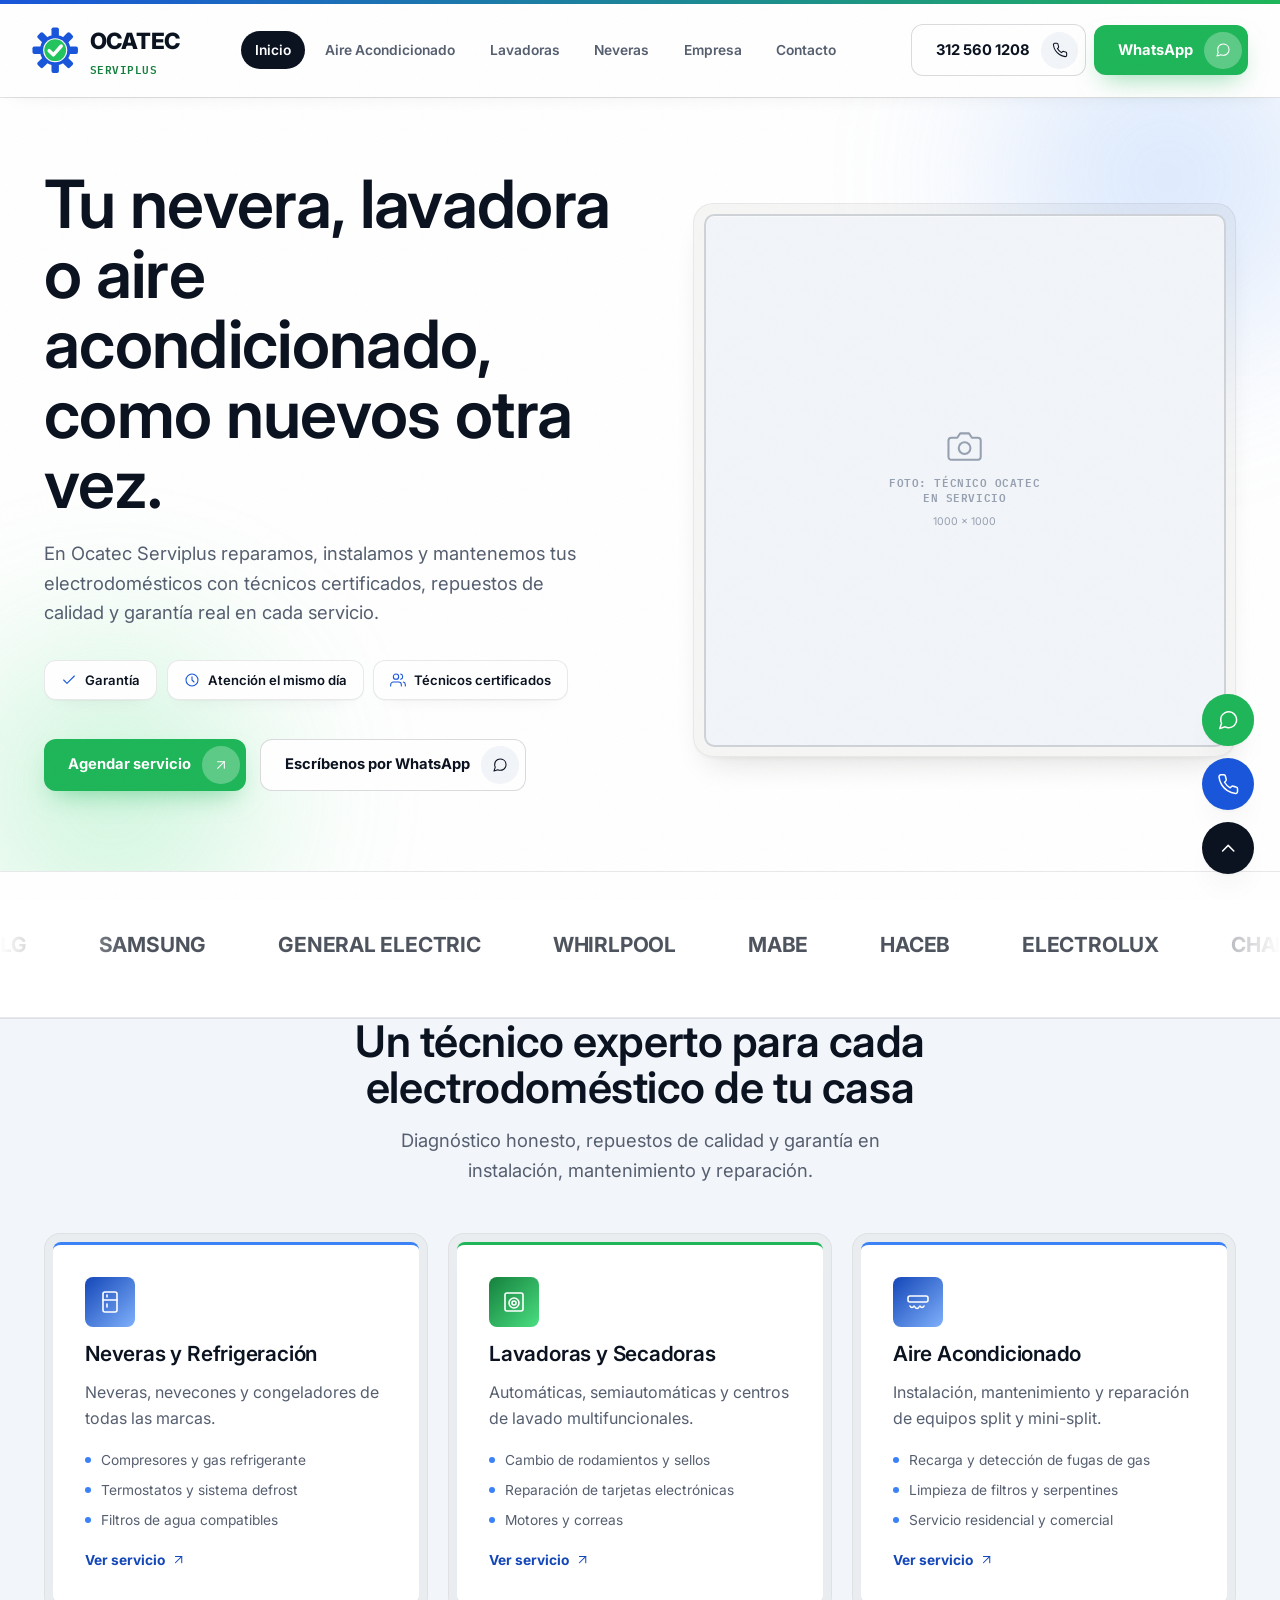
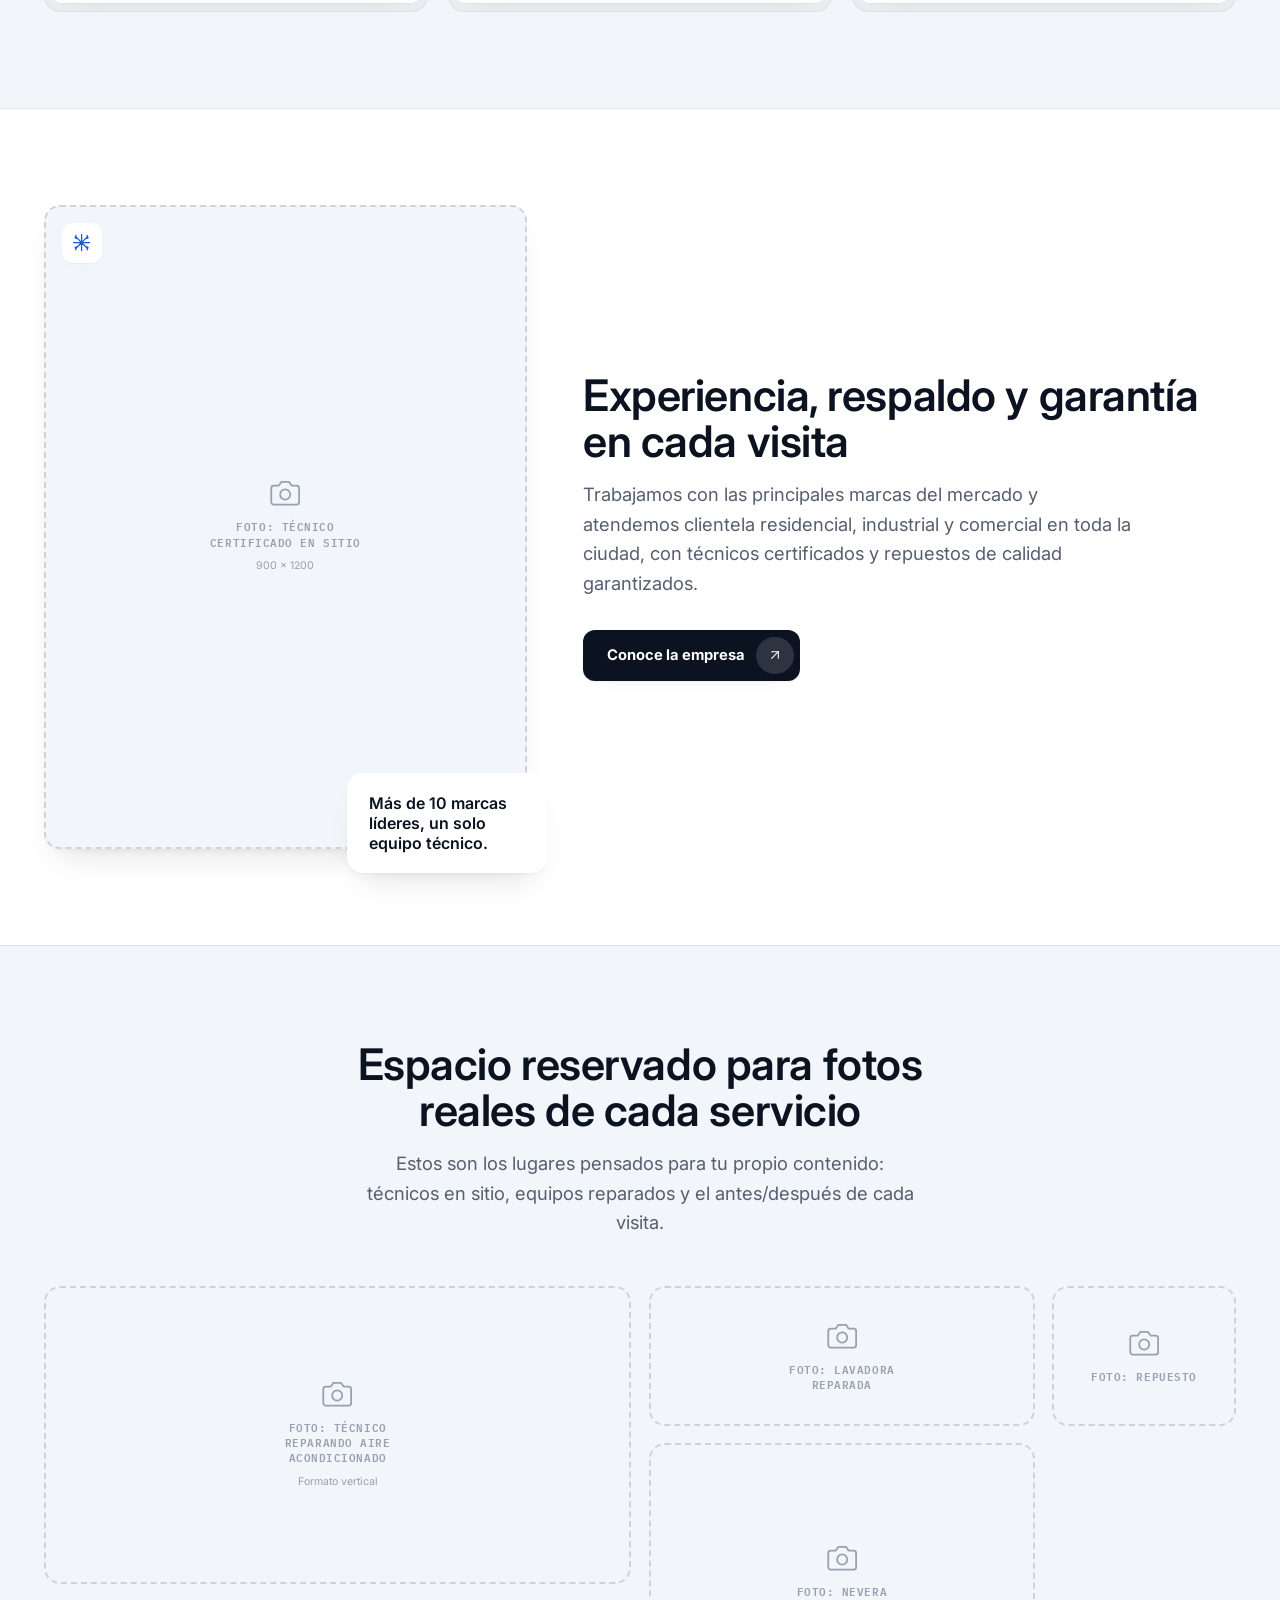
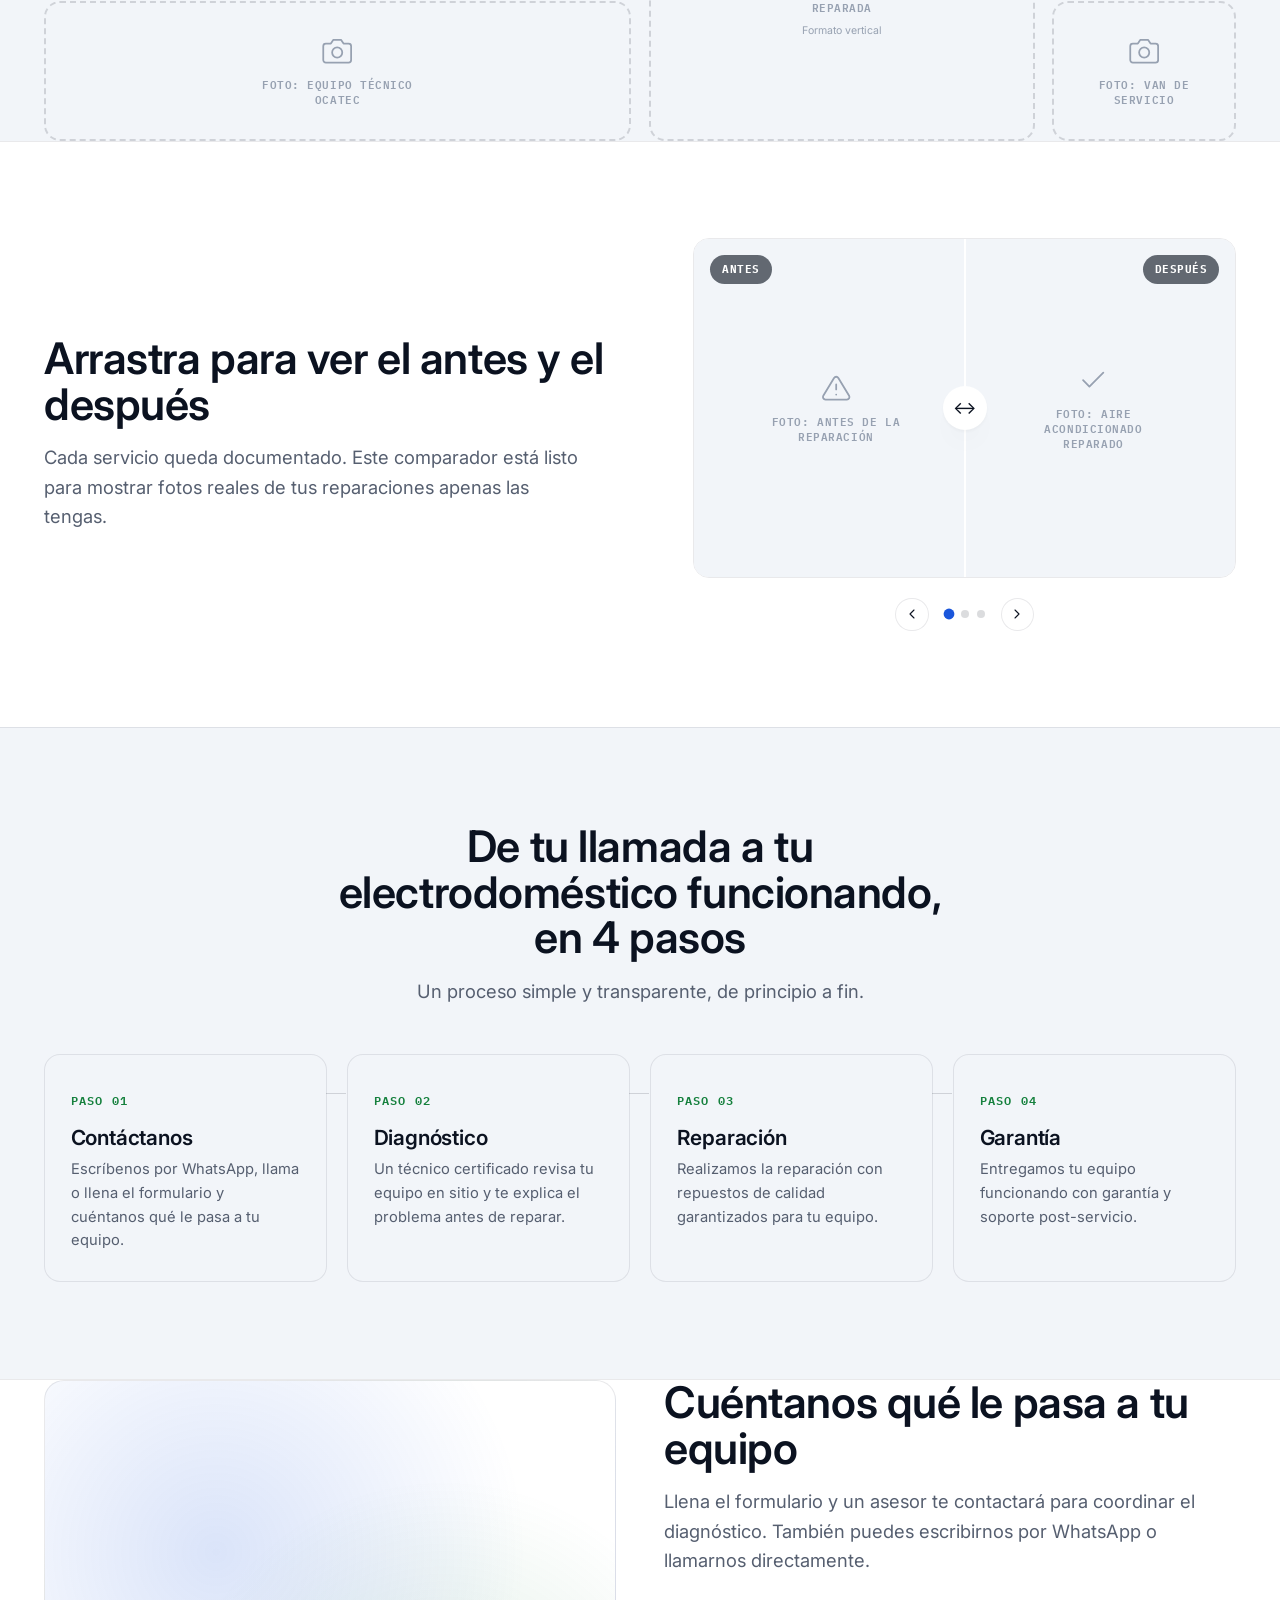
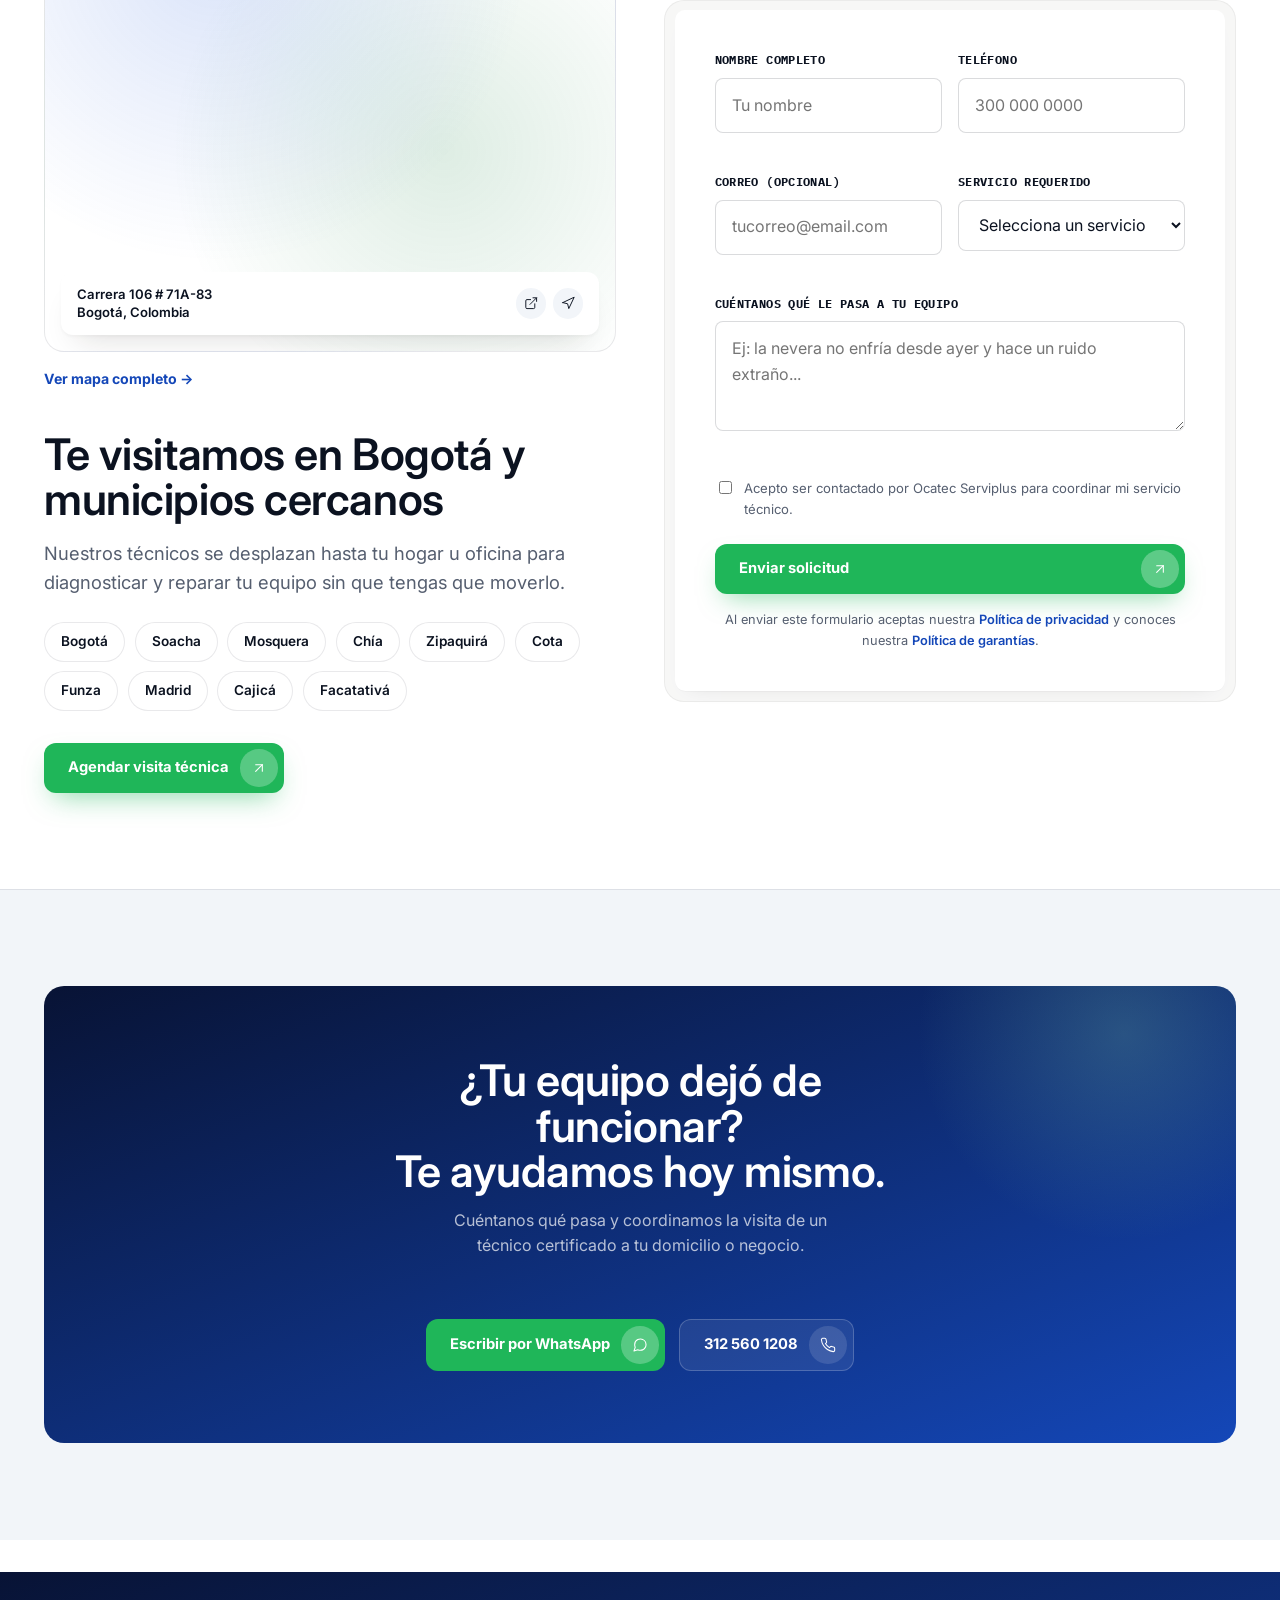
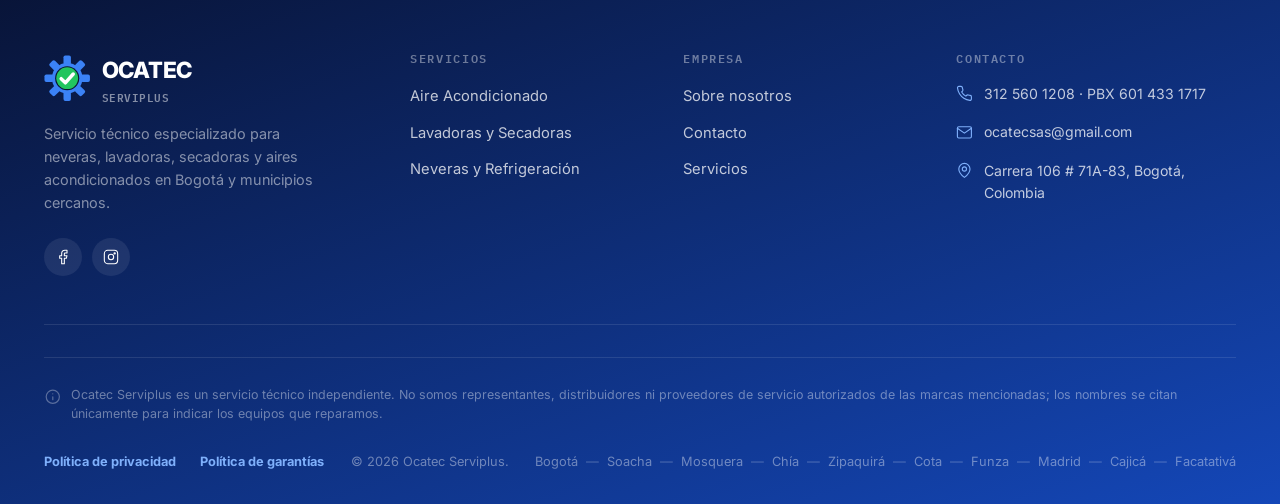
==== index.html @ b32aec2b "Bolder header/logo, Inter typeface, more green accents, and mobile hero order fix - Switch the whole" ====
<!DOCTYPE html>
<html lang="es">
<head>
<meta charset="UTF-8">
<meta name="viewport" content="width=device-width, initial-scale=1.0">
<title>Ocatec Serviplus | Reparación de Neveras, Lavadoras y Aires en Bogotá</title>
<meta name="description" content="Servicio técnico especializado para neveras, lavadoras, secadoras y aires acondicionados en Bogotá y municipios cercanos. Técnicos certificados, repuestos de calidad y garantía.">
<link rel="icon" href="data:image/svg+xml,<svg xmlns=%22http://www.w3.org/2000/svg%22 viewBox=%220 0 100 100%22><g fill=%22%231a56db%22><rect x=%2242%22 y=%221%22 width=%2216%22 height=%2220%22 rx=%224%22/><g transform=%22rotate(45 50 50)%22><rect x=%2242%22 y=%221%22 width=%2216%22 height=%2220%22 rx=%224%22/></g><g transform=%22rotate(90 50 50)%22><rect x=%2242%22 y=%221%22 width=%2216%22 height=%2220%22 rx=%224%22/></g><g transform=%22rotate(135 50 50)%22><rect x=%2242%22 y=%221%22 width=%2216%22 height=%2220%22 rx=%224%22/></g><g transform=%22rotate(180 50 50)%22><rect x=%2242%22 y=%221%22 width=%2216%22 height=%2220%22 rx=%224%22/></g><g transform=%22rotate(225 50 50)%22><rect x=%2242%22 y=%221%22 width=%2216%22 height=%2220%22 rx=%224%22/></g><g transform=%22rotate(270 50 50)%22><rect x=%2242%22 y=%221%22 width=%2216%22 height=%2220%22 rx=%224%22/></g><g transform=%22rotate(315 50 50)%22><rect x=%2242%22 y=%221%22 width=%2216%22 height=%2220%22 rx=%224%22/></g><circle cx=%2250%22 cy=%2250%22 r=%2233%22/></g><circle cx=%2250%22 cy=%2250%22 r=%2226%22 fill=%22%23fff%22/><circle cx=%2250%22 cy=%2250%22 r=%2223.5%22 fill=%22%2322c55e%22/><path d=%22M37 51 l9 9 17-19%22 stroke=%22%23fff%22 stroke-width=%227.5%22 fill=%22none%22 stroke-linecap=%22round%22 stroke-linejoin=%22round%22/></svg>">
<link rel="stylesheet" href="css/style.css">
</head>
<body>

<div class="top-accent-bar"></div>

<div class="nav-wrap">
  <nav class="nav">
    <a href="index.html" class="nav-logo">
      <span class="nav-logo-mark">
        <svg viewBox="0 0 100 100"><g fill="#1a56db"><rect x="42" y="1" width="16" height="20" rx="4"/><g transform="rotate(45 50 50)"><rect x="42" y="1" width="16" height="20" rx="4"/></g><g transform="rotate(90 50 50)"><rect x="42" y="1" width="16" height="20" rx="4"/></g><g transform="rotate(135 50 50)"><rect x="42" y="1" width="16" height="20" rx="4"/></g><g transform="rotate(180 50 50)"><rect x="42" y="1" width="16" height="20" rx="4"/></g><g transform="rotate(225 50 50)"><rect x="42" y="1" width="16" height="20" rx="4"/></g><g transform="rotate(270 50 50)"><rect x="42" y="1" width="16" height="20" rx="4"/></g><g transform="rotate(315 50 50)"><rect x="42" y="1" width="16" height="20" rx="4"/></g><circle cx="50" cy="50" r="33"/></g><circle cx="50" cy="50" r="26" fill="#fff"/><circle cx="50" cy="50" r="23.5" fill="#22c55e"/><path d="M37 51 l9 9 17-19" stroke="#fff" stroke-width="7.5" fill="none" stroke-linecap="round" stroke-linejoin="round"/></svg>
      </span>
      <span>OCATEC<span class="sub">Serviplus</span></span>
    </a>

    <div class="nav-links">
      <a href="index.html" class="active">Inicio</a>
      <a href="aire-acondicionado.html">Aire Acondicionado</a>
      <a href="lavadora.html">Lavadoras</a>
      <a href="nevera.html">Neveras</a>
      <a href="empresa.html">Empresa</a>
      <a href="contacto.html">Contacto</a>
    </div>

    <div class="nav-cta">
      <a href="tel:+573125601208" class="btn btn-ghost">
        <span class="btn-label">312 560 1208</span>
        <span class="btn-icon"><svg class="icon" viewBox="0 0 24 24" style="width:1rem;height:1rem"><path d="M22 16.92v3a2 2 0 0 1-2.18 2 19.79 19.79 0 0 1-8.63-3.07 19.5 19.5 0 0 1-6-6A19.79 19.79 0 0 1 2.12 4.18 2 2 0 0 1 4.11 2h3a2 2 0 0 1 2 1.72c.13.96.36 1.9.7 2.81a2 2 0 0 1-.45 2.11L8.09 9.91a16 16 0 0 0 6 6l1.27-1.27a2 2 0 0 1 2.11-.45c.91.34 1.85.57 2.81.7A2 2 0 0 1 22 16.92Z"/></svg></span>
      </a>
      <a href="https://wa.me/573125601208" data-wa="Hola, quiero solicitar un servicio técnico." class="btn btn-amber">
        <span class="btn-label">WhatsApp</span>
        <span class="btn-icon"><svg class="icon" viewBox="0 0 24 24" style="width:1rem;height:1rem"><path d="M21 11.5a8.38 8.38 0 0 1-.9 3.8 8.5 8.5 0 0 1-7.6 4.7 8.38 8.38 0 0 1-3.8-.9L3 21l1.9-5.7a8.38 8.38 0 0 1-.9-3.8 8.5 8.5 0 0 1 4.7-7.6 8.38 8.38 0 0 1 3.8-.9h.5a8.48 8.48 0 0 1 8 8v.5Z"/></svg></span>
      </a>
    </div>

    <button class="nav-burger" data-burger aria-label="Abrir menú">
      <span></span><span></span>
    </button>
  </nav>
</div>

<div class="mobile-overlay" data-overlay>
  <a href="index.html">Inicio</a>
  <a href="aire-acondicionado.html">Aire Acondicionado</a>
  <a href="lavadora.html">Lavadoras</a>
  <a href="nevera.html">Neveras</a>
  <a href="empresa.html">Empresa</a>
  <a href="contacto.html">Contacto</a>
  <a href="https://wa.me/573125601208" data-wa="Hola, quiero solicitar un servicio técnico." class="btn btn-amber mobile-cta">
    <span class="btn-label">Escríbenos por WhatsApp</span>
    <span class="btn-icon"><svg class="icon" viewBox="0 0 24 24" style="width:1rem;height:1rem"><path d="M21 11.5a8.38 8.38 0 0 1-.9 3.8 8.5 8.5 0 0 1-7.6 4.7 8.38 8.38 0 0 1-3.8-.9L3 21l1.9-5.7a8.38 8.38 0 0 1-.9-3.8 8.5 8.5 0 0 1 4.7-7.6 8.38 8.38 0 0 1 3.8-.9h.5a8.48 8.48 0 0 1 8 8v.5Z"/></svg></span>
  </a>
</div>

<main>

  <!-- HERO -->
  <section class="hero glow-field">
    <div class="container hero-grid">
      <div class="reveal is-visible">
        <h1>Tu nevera, lavadora o aire acondicionado, como nuevos otra vez.</h1>
        <p class="lede" style="margin-top:1.25rem">
          En Ocatec Serviplus reparamos, instalamos y mantenemos tus electrodomésticos con técnicos certificados, repuestos de calidad y garantía real en cada servicio.
        </p>

        <div class="hero-badges">
          <span class="hero-badge"><svg class="icon" viewBox="0 0 24 24"><path d="M20 6 9 17l-5-5"/></svg> Garantía</span>
          <span class="hero-badge"><svg class="icon" viewBox="0 0 24 24"><circle cx="12" cy="12" r="9"/><path d="M12 7v5l3 3"/></svg> Atención el mismo día</span>
          <span class="hero-badge"><svg class="icon" viewBox="0 0 24 24"><path d="M17 21v-2a4 4 0 0 0-4-4H5a4 4 0 0 0-4 4v2"/><circle cx="9" cy="7" r="4"/><path d="M23 21v-2a4 4 0 0 0-3-3.87M16 3.13a4 4 0 0 1 0 7.75"/></svg> Técnicos certificados</span>
        </div>

        <div class="hero-actions">
          <a href="contacto.html" class="btn btn-amber">
            <span class="btn-label">Agendar servicio</span>
            <span class="btn-icon"><svg class="icon" viewBox="0 0 24 24" style="width:1rem;height:1rem;stroke:#fff"><path d="M7 17 17 7"/><path d="M7 7h10v10"/></svg></span>
          </a>
          <a href="https://wa.me/573125601208" data-wa="Hola, quiero solicitar un servicio técnico." class="btn btn-ghost">
            <span class="btn-label">Escríbenos por WhatsApp</span>
            <span class="btn-icon"><svg class="icon" viewBox="0 0 24 24" style="width:1rem;height:1rem"><path d="M21 11.5a8.38 8.38 0 0 1-.9 3.8 8.5 8.5 0 0 1-7.6 4.7 8.38 8.38 0 0 1-3.8-.9L3 21l1.9-5.7a8.38 8.38 0 0 1-.9-3.8 8.5 8.5 0 0 1 4.7-7.6 8.38 8.38 0 0 1 3.8-.9h.5a8.48 8.48 0 0 1 8 8v.5Z"/></svg></span>
          </a>
        </div>
      </div>

      <div class="hero-visual reveal is-visible">
        <div class="bezel-shell">
          <div class="photo-slot" style="width:100%; height:100%; border-radius:calc(var(--r-xl) - 0.6rem); border-style:solid; box-shadow:var(--shadow-inner-hi)">
            <svg class="icon" viewBox="0 0 24 24" style="width:2.2rem;height:2.2rem"><path d="M23 19a2 2 0 0 1-2 2H3a2 2 0 0 1-2-2V8a2 2 0 0 1 2-2h4l2-3h6l2 3h4a2 2 0 0 1 2 2Z"/><circle cx="12" cy="13" r="4"/></svg>
            <span class="ps-label">Foto: técnico Ocatec en servicio</span>
            <span class="ps-hint">1000 × 1000</span>
          </div>
        </div>
      </div>
    </div>
  </section>

  <!-- MARQUEE -->
  <section style="padding:3.5rem 0; border-bottom:1px solid var(--line)">
    <div class="marquee">
      <div class="marquee-track">
        <span class="brand-word">LG</span>
        <span class="brand-word">SAMSUNG</span>
        <span class="brand-word">GENERAL ELECTRIC</span>
        <span class="brand-word">WHIRLPOOL</span>
        <span class="brand-word">MABE</span>
        <span class="brand-word">HACEB</span>
        <span class="brand-word">ELECTROLUX</span>
        <span class="brand-word">CHALLENGER</span>
        <span class="brand-word">KALLEY</span>
        <span class="brand-word">CHIQ</span>
        <span class="brand-word">LG</span>
        <span class="brand-word">SAMSUNG</span>
        <span class="brand-word">GENERAL ELECTRIC</span>
        <span class="brand-word">WHIRLPOOL</span>
        <span class="brand-word">MABE</span>
        <span class="brand-word">HACEB</span>
        <span class="brand-word">ELECTROLUX</span>
        <span class="brand-word">CHALLENGER</span>
        <span class="brand-word">KALLEY</span>
        <span class="brand-word">CHIQ</span>
      </div>
    </div>
  </section>

  <!-- SERVICIOS -->
  <section class="section section-alt" id="servicios" style="padding-top:0">
    <div class="container">
      <div class="section-head center reveal">
        <h2>Un técnico experto para cada electrodoméstico de tu casa</h2>
        <p class="lede" style="margin:1rem auto 0; text-align:center">Diagnóstico honesto, repuestos de calidad y garantía en instalación, mantenimiento y reparación.</p>
      </div>

      <div class="bento">
        <a href="nevera.html" class="card span-2 reveal">
          <div class="card-inner edge-petrol">
            <div class="card-icon">
              <svg class="icon" viewBox="0 0 24 24" style="color:#fff"><rect x="5" y="2" width="14" height="20" rx="2"/><line x1="5" y1="10" x2="19" y2="10"/><line x1="9" y1="5" x2="9" y2="7"/><line x1="9" y1="14" x2="9" y2="17"/></svg>
            </div>
            <h3 style="font-size:1.3rem">Neveras y Refrigeración</h3>
            <p class="text-muted">Neveras, nevecones y congeladores de todas las marcas.</p>
            <ul class="card-bullets">
              <li>Compresores y gas refrigerante</li>
              <li>Termostatos y sistema defrost</li>
              <li>Filtros de agua compatibles</li>
            </ul>
            <span class="card-link">Ver servicio <svg class="icon" viewBox="0 0 24 24"><path d="M7 17 17 7"/><path d="M7 7h10v10"/></svg></span>
          </div>
        </a>

        <a href="lavadora.html" class="card span-2 reveal">
          <div class="card-inner edge-rust">
            <div class="card-icon amber">
              <svg class="icon" viewBox="0 0 24 24"><rect x="3" y="3" width="18" height="18" rx="2"/><circle cx="12" cy="13" r="5"/><circle cx="12" cy="13" r="2"/></svg>
            </div>
            <h3 style="font-size:1.3rem">Lavadoras y Secadoras</h3>
            <p class="text-muted">Automáticas, semiautomáticas y centros de lavado multifuncionales.</p>
            <ul class="card-bullets">
              <li>Cambio de rodamientos y sellos</li>
              <li>Reparación de tarjetas electrónicas</li>
              <li>Motores y correas</li>
            </ul>
            <span class="card-link">Ver servicio <svg class="icon" viewBox="0 0 24 24"><path d="M7 17 17 7"/><path d="M7 7h10v10"/></svg></span>
          </div>
        </a>

        <a href="aire-acondicionado.html" class="card span-2 reveal">
          <div class="card-inner edge-petrol">
            <div class="card-icon">
              <svg class="icon" viewBox="0 0 24 24" style="color:#fff"><rect x="2" y="6" width="20" height="6" rx="2"/><path d="M4 16c1 2 3 2 4 0M9 17c1 2 3 2 4 0M14 16c1 2 3 2 4 0"/></svg>
            </div>
            <h3 style="font-size:1.3rem">Aire Acondicionado</h3>
            <p class="text-muted">Instalación, mantenimiento y reparación de equipos split y mini-split.</p>
            <ul class="card-bullets">
              <li>Recarga y detección de fugas de gas</li>
              <li>Limpieza de filtros y serpentines</li>
              <li>Servicio residencial y comercial</li>
            </ul>
            <span class="card-link">Ver servicio <svg class="icon" viewBox="0 0 24 24"><path d="M7 17 17 7"/><path d="M7 7h10v10"/></svg></span>
          </div>
        </a>
      </div>
    </div>
  </section>

  <!-- POR QUÉ ELEGIRNOS — split con foto -->
  <section class="section">
    <div class="container">
      <div class="about-split">
        <div class="about-photo-wrap reveal">
          <div class="about-photo photo-slot ar-3-4">
            <svg class="icon" viewBox="0 0 24 24"><path d="M23 19a2 2 0 0 1-2 2H3a2 2 0 0 1-2-2V8a2 2 0 0 1 2-2h4l2-3h6l2 3h4a2 2 0 0 1 2 2Z"/><circle cx="12" cy="13" r="4"/></svg>
            <span class="ps-label">Foto: técnico certificado en sitio</span>
            <span class="ps-hint">900 × 1200</span>
          </div>
          <span class="about-watermark">
            <svg class="icon" viewBox="0 0 24 24" style="width:1.2rem;height:1.2rem;color:var(--petrol-600)"><path d="M12 2v20M4.9 4.9l14.2 14.2M19.1 4.9 4.9 19.1M2 12h20M7 7 4 6l1-3M17 7l3-1-1-3M7 17l-3 1 1 3M17 17l3 1-1 3"/></svg>
          </span>
          <div class="about-floating-card">Más de 10 marcas líderes, un solo equipo técnico.</div>
        </div>

        <div class="reveal">
          <h2>Experiencia, respaldo y garantía en cada visita</h2>
          <p class="lede" style="margin-top:1rem">Trabajamos con las principales marcas del mercado y atendemos clientela residencial, industrial y comercial en toda la ciudad, con técnicos certificados y repuestos de calidad garantizados.</p>
          <a href="empresa.html" class="btn btn-primary" style="margin-top:2rem">
            <span class="btn-label">Conoce la empresa</span>
            <span class="btn-icon"><svg class="icon" viewBox="0 0 24 24" style="width:1rem;height:1rem"><path d="M7 17 17 7"/><path d="M7 7h10v10"/></svg></span>
          </a>
        </div>
      </div>
    </div>
  </section>

  <!-- GALERÍA -->
  <section class="section section-alt" style="padding-bottom:0">
    <div class="container">
      <div class="section-head center reveal">
        <h2>Espacio reservado para fotos reales de cada servicio</h2>
        <p class="lede" style="margin:1rem auto 0; text-align:center">Estos son los lugares pensados para tu propio contenido: técnicos en sitio, equipos reparados y el antes/después de cada visita.</p>
      </div>

      <div class="gallery-grid">
        <div class="photo-slot span-3 row-span-2 reveal">
          <svg class="icon" viewBox="0 0 24 24"><path d="M23 19a2 2 0 0 1-2 2H3a2 2 0 0 1-2-2V8a2 2 0 0 1 2-2h4l2-3h6l2 3h4a2 2 0 0 1 2 2Z"/><circle cx="12" cy="13" r="4"/></svg>
          <span class="ps-label">Foto: técnico reparando aire acondicionado</span>
          <span class="ps-hint">Formato vertical</span>
        </div>
        <div class="photo-slot span-2 reveal">
          <svg class="icon" viewBox="0 0 24 24"><path d="M23 19a2 2 0 0 1-2 2H3a2 2 0 0 1-2-2V8a2 2 0 0 1 2-2h4l2-3h6l2 3h4a2 2 0 0 1 2 2Z"/><circle cx="12" cy="13" r="4"/></svg>
          <span class="ps-label">Foto: lavadora reparada</span>
        </div>
        <div class="photo-slot span-1 reveal">
          <svg class="icon" viewBox="0 0 24 24"><path d="M23 19a2 2 0 0 1-2 2H3a2 2 0 0 1-2-2V8a2 2 0 0 1 2-2h4l2-3h6l2 3h4a2 2 0 0 1 2 2Z"/><circle cx="12" cy="13" r="4"/></svg>
          <span class="ps-label">Foto: repuesto</span>
        </div>
        <div class="photo-slot span-2 row-span-2 reveal">
          <svg class="icon" viewBox="0 0 24 24"><path d="M23 19a2 2 0 0 1-2 2H3a2 2 0 0 1-2-2V8a2 2 0 0 1 2-2h4l2-3h6l2 3h4a2 2 0 0 1 2 2Z"/><circle cx="12" cy="13" r="4"/></svg>
          <span class="ps-label">Foto: nevera reparada</span>
          <span class="ps-hint">Formato vertical</span>
        </div>
        <div class="photo-slot span-3 reveal">
          <svg class="icon" viewBox="0 0 24 24"><path d="M23 19a2 2 0 0 1-2 2H3a2 2 0 0 1-2-2V8a2 2 0 0 1 2-2h4l2-3h6l2 3h4a2 2 0 0 1 2 2Z"/><circle cx="12" cy="13" r="4"/></svg>
          <span class="ps-label">Foto: equipo técnico Ocatec</span>
        </div>
        <div class="photo-slot span-1 reveal">
          <svg class="icon" viewBox="0 0 24 24"><path d="M23 19a2 2 0 0 1-2 2H3a2 2 0 0 1-2-2V8a2 2 0 0 1 2-2h4l2-3h6l2 3h4a2 2 0 0 1 2 2Z"/><circle cx="12" cy="13" r="4"/></svg>
          <span class="ps-label">Foto: van de servicio</span>
        </div>
      </div>
    </div>
  </section>

  <!-- ANTES / DESPUÉS -->
  <section class="section">
    <div class="container">
      <div class="hero-grid compare-banner" style="align-items:center">
        <div class="reveal compare-banner-content">
          <h2>Arrastra para ver el antes y el después</h2>
          <p class="lede" style="margin-top:1rem">Cada servicio queda documentado. Este comparador está listo para mostrar fotos reales de tus reparaciones apenas las tengas.</p>
        </div>

        <div class="reveal compare-banner-media">
          <div class="compare-carousel" data-compare-carousel>
            <div data-compare-slide class="compare-slide is-active">
              <div class="compare" data-compare>
                <div class="compare-after">
                  <div class="photo-slot ar-16-10">
                    <svg class="icon" viewBox="0 0 24 24"><path d="M20 6 9 17l-5-5"/></svg>
                    <span class="ps-label">Foto: aire acondicionado reparado</span>
                  </div>
                </div>
                <div class="compare-before">
                  <div class="photo-slot ar-16-10">
                    <svg class="icon" viewBox="0 0 24 24"><path d="M10.3 3.9 1.8 18a2 2 0 0 0 1.7 3h17a2 2 0 0 0 1.7-3L13.7 3.9a2 2 0 0 0-3.4 0Z"/><path d="M12 9v4M12 17h.01"/></svg>
                    <span class="ps-label">Foto: antes de la reparación</span>
                  </div>
                </div>
                <span class="compare-tag left">Antes</span>
                <span class="compare-tag right">Después</span>
                <div class="compare-handle"></div>
              </div>
            </div>
            <div data-compare-slide class="compare-slide">
              <div class="compare" data-compare>
                <div class="compare-after">
                  <div class="photo-slot ar-16-10">
                    <svg class="icon" viewBox="0 0 24 24"><path d="M20 6 9 17l-5-5"/></svg>
                    <span class="ps-label">Foto: lavadora reparada</span>
                  </div>
                </div>
                <div class="compare-before">
                  <div class="photo-slot ar-16-10">
                    <svg class="icon" viewBox="0 0 24 24"><path d="M10.3 3.9 1.8 18a2 2 0 0 0 1.7 3h17a2 2 0 0 0 1.7-3L13.7 3.9a2 2 0 0 0-3.4 0Z"/><path d="M12 9v4M12 17h.01"/></svg>
                    <span class="ps-label">Foto: antes de la reparación</span>
                  </div>
                </div>
                <span class="compare-tag left">Antes</span>
                <span class="compare-tag right">Después</span>
                <div class="compare-handle"></div>
              </div>
            </div>
            <div data-compare-slide class="compare-slide">
              <div class="compare" data-compare>
                <div class="compare-after">
                  <div class="photo-slot ar-16-10">
                    <svg class="icon" viewBox="0 0 24 24"><path d="M20 6 9 17l-5-5"/></svg>
                    <span class="ps-label">Foto: nevera reparada</span>
                  </div>
                </div>
                <div class="compare-before">
                  <div class="photo-slot ar-16-10">
                    <svg class="icon" viewBox="0 0 24 24"><path d="M10.3 3.9 1.8 18a2 2 0 0 0 1.7 3h17a2 2 0 0 0 1.7-3L13.7 3.9a2 2 0 0 0-3.4 0Z"/><path d="M12 9v4M12 17h.01"/></svg>
                    <span class="ps-label">Foto: antes de la reparación</span>
                  </div>
                </div>
                <span class="compare-tag left">Antes</span>
                <span class="compare-tag right">Después</span>
                <div class="compare-handle"></div>
              </div>
            </div>
            <div class="compare-nav">
              <button type="button" class="compare-arrow" data-compare-prev aria-label="Ver comparación anterior">
                <svg class="icon" viewBox="0 0 24 24" style="width:1rem;height:1rem"><path d="m15 18-6-6 6-6"/></svg>
              </button>
              <div class="compare-dots">
                <button type="button" class="compare-dot is-active" data-compare-dot aria-label="Comparación 1"></button>
                <button type="button" class="compare-dot" data-compare-dot aria-label="Comparación 2"></button>
                <button type="button" class="compare-dot" data-compare-dot aria-label="Comparación 3"></button>
              </div>
              <button type="button" class="compare-arrow" data-compare-next aria-label="Ver siguiente comparación">
                <svg class="icon" viewBox="0 0 24 24" style="width:1rem;height:1rem"><path d="m9 18 6-6-6-6"/></svg>
              </button>
            </div>
          </div>
        </div>
      </div>
    </div>
  </section>

  <!-- PROCESO -->
  <section class="section section-alt">
    <div class="container">
      <div class="section-head center reveal">
        <h2>De tu llamada a tu electrodoméstico funcionando, en 4 pasos</h2>
        <p class="lede" style="margin:1rem auto 0; text-align:center">Un proceso simple y transparente, de principio a fin.</p>
      </div>

      <div class="process">
        <div class="process-step reveal">
          <span class="num">PASO 01</span>
          <h3>Contáctanos</h3>
          <p>Escríbenos por WhatsApp, llama o llena el formulario y cuéntanos qué le pasa a tu equipo.</p>
          <div class="process-connector"></div>
        </div>
        <div class="process-step reveal">
          <span class="num">PASO 02</span>
          <h3>Diagnóstico</h3>
          <p>Un técnico certificado revisa tu equipo en sitio y te explica el problema antes de reparar.</p>
          <div class="process-connector"></div>
        </div>
        <div class="process-step reveal">
          <span class="num">PASO 03</span>
          <h3>Reparación</h3>
          <p>Realizamos la reparación con repuestos de calidad garantizados para tu equipo.</p>
          <div class="process-connector"></div>
        </div>
        <div class="process-step reveal">
          <span class="num">PASO 04</span>
          <h3>Garantía</h3>
          <p>Entregamos tu equipo funcionando con garantía y soporte post-servicio.</p>
        </div>
      </div>
    </div>
  </section>

  <!-- COBERTURA + FORMULARIO -->
  <section class="section" style="padding-top:0">
    <div class="container">
      <div class="coverage-wrap" style="align-items:start">
        <div class="reveal">
          <div class="map-mock" style="position:relative">
            <iframe title="Zona de cobertura Ocatec Serviplus" src="https://www.google.com/maps/embed?pb=!1m3!2m1!1sBogot%C3%A1,+Colombia!6i10" loading="lazy" referrerpolicy="no-referrer-when-downgrade" style="position:absolute; inset:0; width:100%; height:100%; border:0"></iframe>
            <div class="map-float-card" style="z-index:2">
              <p>Carrera 106 # 71A-83<br>Bogotá, Colombia</p>
              <div class="icons">
                <a href="https://www.google.com/maps?q=Carrera+106+%2371A-83,+Bogot%C3%A1,+Colombia" target="_blank" rel="noopener" aria-label="Abrir en Google Maps"><svg class="icon" viewBox="0 0 24 24"><path d="M18 13v6a2 2 0 0 1-2 2H5a2 2 0 0 1-2-2V8a2 2 0 0 1 2-2h6"/><path d="M15 3h6v6"/><path d="M10 14 21 3"/></svg></a>
                <a href="https://www.google.com/maps/dir/?api=1&destination=Carrera+106+%2371A-83,+Bogot%C3%A1,+Colombia" target="_blank" rel="noopener" aria-label="Cómo llegar"><svg class="icon" viewBox="0 0 24 24"><polygon points="3 11 22 2 13 21 11 13 3 11"/></svg></a>
              </div>
            </div>
          </div>
          <a href="contacto.html#mapa" class="text-muted" style="display:inline-block; margin-top:1rem; font-size:0.88rem; font-weight:700; color:var(--petrol-700)">Ver mapa completo →</a>

          <h2 style="margin-top:2.5rem">Te visitamos en Bogotá y municipios cercanos</h2>
          <p class="lede" style="margin-top:1rem">Nuestros técnicos se desplazan hasta tu hogar u oficina para diagnosticar y reparar tu equipo sin que tengas que moverlo.</p>
          <div class="coverage-chips">
            <span class="coverage-chip">Bogotá</span>
            <span class="coverage-chip">Soacha</span>
            <span class="coverage-chip">Mosquera</span>
            <span class="coverage-chip">Chía</span>
            <span class="coverage-chip">Zipaquirá</span>
            <span class="coverage-chip">Cota</span>
            <span class="coverage-chip">Funza</span>
            <span class="coverage-chip">Madrid</span>
            <span class="coverage-chip">Cajicá</span>
            <span class="coverage-chip">Facatativá</span>
          </div>
          <a href="contacto.html" class="btn" style="margin-top:2rem; background:var(--success); color:#fff; box-shadow:0 12px 28px -10px rgba(31,182,89,0.55)">
            <span class="btn-label">Agendar visita técnica</span>
            <span class="btn-icon" style="background:rgba(255,255,255,0.25)"><svg class="icon" viewBox="0 0 24 24" style="width:1rem;height:1rem"><path d="M7 17 17 7"/><path d="M7 7h10v10"/></svg></span>
          </a>
        </div>

        <div class="reveal">
          <h2>Cuéntanos qué le pasa a tu equipo</h2>
          <p class="lede" style="margin-top:1rem">Llena el formulario y un asesor te contactará para coordinar el diagnóstico. También puedes escribirnos por WhatsApp o llamarnos directamente.</p>

          <div class="form-card" style="margin-top:1.5rem">
            <div class="form-card-inner">
              <form data-contact-form novalidate>
                <div class="field-row">
                  <div class="field">
                    <label for="nombre">Nombre completo</label>
                    <input type="text" id="nombre" name="nombre" placeholder="Tu nombre">
                    <div class="field-error"></div>
                  </div>
                  <div class="field">
                    <label for="telefono">Teléfono</label>
                    <input type="tel" id="telefono" name="telefono" placeholder="300 000 0000">
                    <div class="field-error"></div>
                  </div>
                </div>

                <div class="field-row">
                  <div class="field">
                    <label for="email">Correo (opcional)</label>
                    <input type="email" id="email" name="email" placeholder="tucorreo@email.com">
                    <div class="field-error"></div>
                  </div>
                  <div class="field">
                    <label for="servicio">Servicio requerido</label>
                    <select id="servicio" name="servicio">
                      <option value="">Selecciona un servicio</option>
                      <option value="Aire acondicionado">Aire acondicionado</option>
                      <option value="Lavadora o secadora">Lavadora o secadora</option>
                      <option value="Nevera o refrigeración">Nevera o refrigeración</option>
                      <option value="Instalación de electrodoméstico">Instalación de electrodoméstico</option>
                      <option value="Otro">Otro</option>
                    </select>
                    <div class="field-error"></div>
                  </div>
                </div>

                <div class="field">
                  <label for="mensaje">Cuéntanos qué le pasa a tu equipo</label>
                  <textarea id="mensaje" name="mensaje" placeholder="Ej: la nevera no enfría desde ayer y hace un ruido extraño..."></textarea>
                  <div class="field-error"></div>
                </div>

                <label class="consent">
                  <input type="checkbox" required>
                  <span>Acepto ser contactado por Ocatec Serviplus para coordinar mi servicio técnico.</span>
                </label>

                <button type="submit" class="btn btn-amber btn-block">
                  <span class="btn-label">Enviar solicitud</span>
                  <span class="btn-icon"><svg class="icon" viewBox="0 0 24 24" style="width:1rem;height:1rem;stroke:#fff"><path d="M7 17 17 7"/><path d="M7 7h10v10"/></svg></span>
                </button>

                <p class="text-muted" style="font-size:0.8rem; text-align:center; margin-top:1rem">
                  Al enviar este formulario aceptas nuestra <a href="privacidad.html" style="color:var(--petrol-700); font-weight:600">Política de privacidad</a> y conoces nuestra <a href="garantias.html" style="color:var(--petrol-700); font-weight:600">Política de garantías</a>.
                </p>
              </form>
            </div>
          </div>
        </div>
      </div>
    </div>
  </section>

  <!-- CTA FINAL -->
  <section class="section section-alt">
    <div class="container reveal">
      <div class="cta-band centered">
        <div>
          <h2>¿Tu equipo dejó de funcionar?<br>Te ayudamos hoy mismo.</h2>
          <p>Cuéntanos qué pasa y coordinamos la visita de un técnico certificado a tu domicilio o negocio.</p>
        </div>
        <div class="hero-actions">
          <a href="https://wa.me/573125601208" data-wa="Hola, quiero solicitar un servicio técnico." class="btn" style="background:var(--success); color:#fff">
            <span class="btn-label">Escribir por WhatsApp</span>
            <span class="btn-icon" style="background:rgba(255,255,255,0.25)"><svg class="icon" viewBox="0 0 24 24" style="width:1rem;height:1rem"><path d="M21 11.5a8.38 8.38 0 0 1-.9 3.8 8.5 8.5 0 0 1-7.6 4.7 8.38 8.38 0 0 1-3.8-.9L3 21l1.9-5.7a8.38 8.38 0 0 1-.9-3.8 8.5 8.5 0 0 1 4.7-7.6 8.38 8.38 0 0 1 3.8-.9h.5a8.48 8.48 0 0 1 8 8v.5Z"/></svg></span>
          </a>
          <a href="tel:+573125601208" class="btn" style="background:rgba(255,255,255,0.08); border:1px solid rgba(255,255,255,0.2); color:#fff">
            <span class="btn-label">312 560 1208</span>
            <span class="btn-icon" style="background:rgba(255,255,255,0.12)"><svg class="icon" viewBox="0 0 24 24" style="width:1rem;height:1rem"><path d="M22 16.92v3a2 2 0 0 1-2.18 2 19.79 19.79 0 0 1-8.63-3.07 19.5 19.5 0 0 1-6-6A19.79 19.79 0 0 1 2.12 4.18 2 2 0 0 1 4.11 2h3a2 2 0 0 1 2 1.72c.13.96.36 1.9.7 2.81a2 2 0 0 1-.45 2.11L8.09 9.91a16 16 0 0 0 6 6l1.27-1.27a2 2 0 0 1 2.11-.45c.91.34 1.85.57 2.81.7A2 2 0 0 1 22 16.92Z"/></svg></span>
          </a>
        </div>
      </div>
    </div>
  </section>

</main>

<footer class="footer">
  <div class="container">
    <div class="footer-grid">
      <div class="footer-brand">
        <a href="index.html" class="nav-logo">
          <span class="nav-logo-mark">
            <svg viewBox="0 0 100 100"><g fill="#3b82f6"><rect x="42" y="1" width="16" height="20" rx="4"/><g transform="rotate(45 50 50)"><rect x="42" y="1" width="16" height="20" rx="4"/></g><g transform="rotate(90 50 50)"><rect x="42" y="1" width="16" height="20" rx="4"/></g><g transform="rotate(135 50 50)"><rect x="42" y="1" width="16" height="20" rx="4"/></g><g transform="rotate(180 50 50)"><rect x="42" y="1" width="16" height="20" rx="4"/></g><g transform="rotate(225 50 50)"><rect x="42" y="1" width="16" height="20" rx="4"/></g><g transform="rotate(270 50 50)"><rect x="42" y="1" width="16" height="20" rx="4"/></g><g transform="rotate(315 50 50)"><rect x="42" y="1" width="16" height="20" rx="4"/></g><circle cx="50" cy="50" r="33"/></g><circle cx="50" cy="50" r="26" fill="#0a1730"/><circle cx="50" cy="50" r="23.5" fill="#22c55e"/><path d="M37 51 l9 9 17-19" stroke="#fff" stroke-width="7.5" fill="none" stroke-linecap="round" stroke-linejoin="round"/></svg>
          </span>
          <span>OCATEC<span class="sub" style="color:rgba(255,255,255,0.5)">Serviplus</span></span>
        </a>
        <p>Servicio técnico especializado para neveras, lavadoras, secadoras y aires acondicionados en Bogotá y municipios cercanos.</p>
        <div class="footer-social">
          <a href="https://www.facebook.com/OcatecAutorizadoServiplus" target="_blank" rel="noopener" aria-label="Facebook">
            <svg class="icon" viewBox="0 0 24 24" style="width:1rem;height:1rem;color:#fff"><path d="M18 2h-3a5 5 0 0 0-5 5v3H7v4h3v8h4v-8h3l1-4h-4V7a1 1 0 0 1 1-1h3Z"/></svg>
          </a>
          <a href="https://www.instagram.com/ocatecsas" target="_blank" rel="noopener" aria-label="Instagram">
            <svg class="icon" viewBox="0 0 24 24" style="width:1rem;height:1rem;color:#fff"><rect x="2" y="2" width="20" height="20" rx="5"/><circle cx="12" cy="12" r="4"/><circle cx="17.5" cy="6.5" r="1"/></svg>
          </a>
        </div>
      </div>

      <div>
        <h4>Servicios</h4>
        <ul class="footer-links">
          <li><a href="aire-acondicionado.html">Aire Acondicionado</a></li>
          <li><a href="lavadora.html">Lavadoras y Secadoras</a></li>
          <li><a href="nevera.html">Neveras y Refrigeración</a></li>
        </ul>
      </div>

      <div>
        <h4>Empresa</h4>
        <ul class="footer-links">
          <li><a href="empresa.html">Sobre nosotros</a></li>
          <li><a href="contacto.html">Contacto</a></li>
          <li><a href="index.html#servicios">Servicios</a></li>
        </ul>
      </div>

      <div>
        <h4>Contacto</h4>
        <ul class="footer-contact">
          <li>
            <svg class="icon" viewBox="0 0 24 24"><path d="M22 16.92v3a2 2 0 0 1-2.18 2 19.79 19.79 0 0 1-8.63-3.07 19.5 19.5 0 0 1-6-6A19.79 19.79 0 0 1 2.12 4.18 2 2 0 0 1 4.11 2h3a2 2 0 0 1 2 1.72c.13.96.36 1.9.7 2.81a2 2 0 0 1-.45 2.11L8.09 9.91a16 16 0 0 0 6 6l1.27-1.27a2 2 0 0 1 2.11-.45c.91.34 1.85.57 2.81.7A2 2 0 0 1 22 16.92Z"/></svg>
            <span>312 560 1208 · PBX 601 433 1717</span>
          </li>
          <li>
            <svg class="icon" viewBox="0 0 24 24"><rect x="2" y="4" width="20" height="16" rx="2"/><path d="m22 6-10 7L2 6"/></svg>
            <span>ocatecsas@gmail.com</span>
          </li>
          <li>
            <svg class="icon" viewBox="0 0 24 24"><path d="M20 10c0 6-8 12-8 12s-8-6-8-12a8 8 0 0 1 16 0Z"/><circle cx="12" cy="10" r="3"/></svg>
            <span>Carrera 106 # 71A-83, Bogotá, Colombia</span>
          </li>
        </ul>
      </div>
    </div>

    <p class="footer-disclaimer">
      <svg class="icon" viewBox="0 0 24 24"><circle cx="12" cy="12" r="9"/><path d="M12 16v-4M12 8h.01"/></svg>
      Ocatec Serviplus es un servicio técnico independiente. No somos representantes, distribuidores ni proveedores de servicio autorizados de las marcas mencionadas; los nombres se citan únicamente para indicar los equipos que reparamos.
    </p>

    <div class="footer-bottom">
      <div class="footer-legal">
        <a href="privacidad.html">Política de privacidad</a>
        <a href="garantias.html">Política de garantías</a>
      </div>
      <span>© <span data-year></span> Ocatec Serviplus.</span>
      <div class="footer-bottom-locations">
        <span>Bogotá</span><span>Soacha</span><span>Mosquera</span><span>Chía</span><span>Zipaquirá</span><span>Cota</span><span>Funza</span><span>Madrid</span><span>Cajicá</span><span>Facatativá</span>
      </div>
    </div>
  </div>
</footer>

<nav class="bottom-tab-bar" aria-label="Navegación móvil">
  <a href="index.html" class="active">
    <svg class="icon" viewBox="0 0 24 24"><path d="M3 9l9-7 9 7v11a2 2 0 0 1-2 2H5a2 2 0 0 1-2-2z"/><path d="M9 22V12h6v10"/></svg>
    <span>Inicio</span>
  </a>
  <a href="nevera.html">
    <svg class="icon" viewBox="0 0 24 24"><rect x="5" y="2" width="14" height="20" rx="2"/><line x1="5" y1="10" x2="19" y2="10"/><line x1="9" y1="5" x2="9" y2="7"/><line x1="9" y1="14" x2="9" y2="17"/></svg>
    <span>Neveras</span>
  </a>
  <a href="lavadora.html">
    <svg class="icon" viewBox="0 0 24 24"><rect x="3" y="3" width="18" height="18" rx="2"/><circle cx="12" cy="13" r="5"/><circle cx="12" cy="13" r="2"/></svg>
    <span>Lavadoras</span>
  </a>
  <a href="aire-acondicionado.html">
    <svg class="icon" viewBox="0 0 24 24"><rect x="2" y="6" width="20" height="6" rx="2"/><path d="M4 16c1 2 3 2 4 0M9 17c1 2 3 2 4 0M14 16c1 2 3 2 4 0"/></svg>
    <span>Aires</span>
  </a>
  <a href="contacto.html">
    <svg class="icon" viewBox="0 0 24 24"><rect x="2" y="4" width="20" height="16" rx="2"/><path d="m22 6-10 7L2 6"/></svg>
    <span>Contacto</span>
  </a>
</nav>

<div class="fab-stack">
  <a href="https://wa.me/573125601208" data-wa="Hola, quiero solicitar un servicio técnico." class="fab fab-wa" aria-label="Escríbenos por WhatsApp">
    <svg class="icon" viewBox="0 0 24 24"><path d="M21 11.5a8.38 8.38 0 0 1-.9 3.8 8.5 8.5 0 0 1-7.6 4.7 8.38 8.38 0 0 1-3.8-.9L3 21l1.9-5.7a8.38 8.38 0 0 1-.9-3.8 8.5 8.5 0 0 1 4.7-7.6 8.38 8.38 0 0 1 3.8-.9h.5a8.48 8.48 0 0 1 8 8v.5Z"/></svg>
  </a>
  <a href="tel:+573125601208" class="fab fab-call" aria-label="Llamar ahora">
    <svg class="icon" viewBox="0 0 24 24"><path d="M22 16.92v3a2 2 0 0 1-2.18 2 19.79 19.79 0 0 1-8.63-3.07 19.5 19.5 0 0 1-6-6A19.79 19.79 0 0 1 2.12 4.18 2 2 0 0 1 4.11 2h3a2 2 0 0 1 2 1.72c.13.96.36 1.9.7 2.81a2 2 0 0 1-.45 2.11L8.09 9.91a16 16 0 0 0 6 6l1.27-1.27a2 2 0 0 1 2.11-.45c.91.34 1.85.57 2.81.7A2 2 0 0 1 22 16.92Z"/></svg>
  </a>
  <a href="#top" class="fab fab-top" data-to-top aria-label="Volver arriba">
    <svg class="icon" viewBox="0 0 24 24"><path d="m18 15-6-6-6 6"/></svg>
  </a>
</div>

<script src="js/main.js"></script>
</body>
</html>
---- css/style.css ----
/* ==========================================================================
   OCATEC SERVIPLUS — Design System
   Clean and modern: blue + green brand palette, Inter throughout.
   ========================================================================== */

@import url('https://fonts.googleapis.com/css2?family=Inter:wght@400;500;600;700;800;900&family=IBM+Plex+Mono:wght@400;500;600&display=swap');

:root {
  /* Color */
  --ink: #0b1220;
  --ink-soft: #565f70;
  --ink-faint: #97a1b1;
  --bg: #ffffff;
  --bg-alt: #f2f5f9;
  --surface: #ffffff;
  --line: rgba(11, 18, 32, 0.09);
  --line-strong: rgba(11, 18, 32, 0.15);

  --petrol-900: #0a1f5c;
  --petrol-700: #1447b8;
  --petrol-600: #1a56db;
  --petrol-500: #3b82f6;
  --petrol-400: #7fb0fb;
  --petrol-100: #e5eefd;

  --rust-600: #15803d;
  --rust-500: #1fb659;
  --rust-400: #4ade80;
  --rust-100: #dcfce7;

  --gold-500: #d97706;

  --success: #1fb659;

  /* Gradients (used sparingly, always same-family hues) */
  --grad-primary: linear-gradient(135deg, var(--petrol-700), var(--petrol-400));
  --grad-amber: linear-gradient(135deg, var(--rust-600), var(--rust-400));
  --grad-dark: linear-gradient(160deg, #081335, #1447b8);

  /* Typography */
  --font-head: 'Inter', -apple-system, sans-serif;
  --font-body: 'Inter', -apple-system, sans-serif;
  --font-mono: 'IBM Plex Mono', monospace;

  /* Radii — crisp editorial corners, never full pill on large containers */
  --r-sm: 0.5rem;
  --r-md: 0.75rem;
  --r-lg: 1rem;
  --r-xl: 1.25rem;
  --r-pill: 999px;

  /* Shadows — ultra-diffuse, low opacity */
  --shadow-soft: 0 1px 1px rgba(33, 26, 20, 0.03), 0 8px 20px -14px rgba(33, 26, 20, 0.12);
  --shadow-lift: 0 2px 3px rgba(33, 26, 20, 0.03), 0 18px 32px -16px rgba(33, 26, 20, 0.16);
  --shadow-inner-hi: inset 0 1px 1px rgba(255, 255, 255, 0.6);

  /* Easing */
  --ease-out: cubic-bezier(0.23, 1, 0.32, 1);
  --ease-in-out: cubic-bezier(0.77, 0, 0.175, 1);
  --ease-drawer: cubic-bezier(0.32, 0.72, 0, 1);
}

/* ==========================================================================
   Reset
   ========================================================================== */

*, *::before, *::after { box-sizing: border-box; }
html { scroll-behavior: smooth; }

@media (prefers-reduced-motion: reduce) {
  html { scroll-behavior: auto; }
  *, *::before, *::after {
    animation-duration: 0.01ms !important;
    animation-iteration-count: 1 !important;
    transition-duration: 0.01ms !important;
    scroll-behavior: auto !important;
  }
}

body {
  margin: 0;
  background: var(--bg);
  color: var(--ink);
  font-family: var(--font-body);
  font-size: 16px;
  line-height: 1.6;
  -webkit-font-smoothing: antialiased;
  overflow-x: hidden;
  position: relative;
}

/* Subtle paper grain for tactility */
body::before {
  content: '';
  position: fixed;
  inset: 0;
  z-index: 2000;
  pointer-events: none;
  opacity: 0.035;
  mix-blend-mode: multiply;
  background-image: url("data:image/svg+xml,%3Csvg xmlns='http://www.w3.org/2000/svg' width='120' height='120'%3E%3Cfilter id='n'%3E%3CfeTurbulence type='fractalNoise' baseFrequency='0.9' numOctaves='2' stitchTiles='stitch'/%3E%3C/filter%3E%3Crect width='100%25' height='100%25' filter='url(%23n)'/%3E%3C/svg%3E");
}

img, svg { display: block; max-width: 100%; }
a { color: inherit; text-decoration: none; }
ul { list-style: none; margin: 0; padding: 0; }

h1, h2, h3, h4 {
  font-family: var(--font-head);
  font-weight: 600;
  line-height: 1.05;
  margin: 0;
  letter-spacing: -0.01em;
}

p { margin: 0; }

button { font: inherit; cursor: pointer; border: none; background: none; color: inherit; }
input, textarea, select { font: inherit; color: inherit; }

/* ==========================================================================
   Layout
   ========================================================================== */

.container {
  width: 100%;
  max-width: 1240px;
  margin: 0 auto;
  padding: 0 1.5rem;
}

.section { padding: 6rem 0; }
.section-alt { background: var(--bg-alt); }
main > section + section { border-top: 1px solid var(--line); }

@media (max-width: 768px) {
  .section { padding: 4rem 0; }
}

@media (max-width: 640px) {
  .container { padding: 0 1.15rem; }
  .section { padding: 3rem 0; }
  .section-head { margin-bottom: 2rem; }
  .hero { padding: 2.5rem 0 3rem; }
  .page-hero { padding: 2.5rem 0 2rem; }
}

.section-head { max-width: 640px; margin: 0 0 3rem; }
.section-head.center { margin-inline: auto; text-align: center; }

.glow-field { position: relative; overflow: hidden; }

.glow-field::before,
.glow-field::after {
  content: '';
  position: absolute;
  border-radius: 50%;
  filter: blur(80px);
  pointer-events: none;
  z-index: 0;
  opacity: 0.4;
}

.glow-field::before {
  width: 30rem; height: 30rem; top: -10rem; right: -8rem;
  background: radial-gradient(circle, var(--petrol-400), transparent 70%);
}

.glow-field::after {
  width: 26rem; height: 26rem; bottom: -8rem; left: -6rem;
  background: radial-gradient(circle, var(--rust-400), transparent 70%);
  opacity: 0.4;
}

.glow-field > * { position: relative; z-index: 1; }

/* ==========================================================================
   Typography helpers
   ========================================================================== */

.eyebrow {
  display: inline-flex;
  align-items: center;
  gap: 0.5rem;
  padding: 0.35rem 0.85rem;
  border-radius: var(--r-pill);
  background: var(--petrol-100);
  color: var(--petrol-700);
  font-family: var(--font-mono);
  font-size: 0.66rem;
  font-weight: 600;
  text-transform: uppercase;
  letter-spacing: 0.14em;
  margin-bottom: 1.25rem;
}

.eyebrow.amber { background: var(--rust-100); color: var(--rust-600); }
.eyebrow.light { background: rgba(255, 255, 255, 0.1); color: rgba(255, 255, 255, 0.85); }

h1 { font-size: clamp(2.5rem, 5.2vw, 4.4rem); font-style: normal; }
h2 { font-size: clamp(1.9rem, 3.4vw, 2.9rem); }
h3 { font-size: 1.3rem; }

.lede { font-size: 1.15rem; color: var(--ink-soft); max-width: 46ch; }
.text-muted { color: var(--ink-soft); }

/* ==========================================================================
   Buttons
   ========================================================================== */

.btn {
  display: inline-flex;
  align-items: center;
  gap: 0.7rem;
  padding: 0.4rem 0.4rem 0.4rem 1.5rem;
  border-radius: var(--r-md);
  font-weight: 700;
  font-size: 0.92rem;
  white-space: nowrap;
  transition: transform 180ms var(--ease-out), box-shadow 180ms var(--ease-out), background 180ms var(--ease-out);
}

.btn:active { transform: scale(0.97); }

.btn-icon {
  display: inline-flex;
  align-items: center;
  justify-content: center;
  width: 2.35rem;
  height: 2.35rem;
  border-radius: 50%;
  flex-shrink: 0;
  transition: transform 220ms var(--ease-out);
}

.btn-primary { background: var(--ink); color: #fff; box-shadow: var(--shadow-soft); }
.btn-primary .btn-icon { background: rgba(255, 255, 255, 0.14); }
.btn-primary:hover { box-shadow: var(--shadow-lift); }
.btn-primary:hover .btn-icon { transform: translate(2px, -2px) scale(1.05); background: var(--grad-amber); }

.btn-amber { background: var(--success); color: #fff; box-shadow: 0 12px 26px -10px rgba(31, 182, 89, 0.5); transition: transform 180ms var(--ease-out), box-shadow 180ms var(--ease-out), background 180ms var(--ease-out); }
.btn-amber .btn-icon { background: rgba(255, 255, 255, 0.28); }
.btn-amber:hover { background: #17994c; }
.btn-amber:hover .btn-icon { transform: translate(2px, -2px) scale(1.05); }

.btn-ghost { background: var(--surface); color: var(--ink); border: 1px solid var(--line-strong); padding: 0.4rem 0.4rem 0.4rem 1.5rem; }
.btn-ghost .btn-icon { background: var(--bg-alt); }
.btn-ghost:hover .btn-icon { transform: translate(2px, -2px) scale(1.05); background: var(--petrol-100); color: var(--petrol-700); }

.btn-block { width: 100%; justify-content: space-between; }

/* ==========================================================================
   Navbar
   ========================================================================== */

.nav-wrap {
  position: sticky;
  top: 0; left: 0; right: 0;
  z-index: 100;
  display: flex;
  justify-content: initial;
  padding: 0;
  background: rgba(255, 255, 255, 0.92);
  backdrop-filter: blur(16px) saturate(1.4);
  -webkit-backdrop-filter: blur(16px) saturate(1.4);
  border-bottom: 1px solid var(--line);
}

.nav {
  width: 100%;
  max-width: 1320px;
  margin: 0 auto;
  display: grid;
  grid-template-columns: auto 1fr auto;
  align-items: center;
  justify-content: space-between;
  gap: 1rem;
  padding: 1.2rem 2rem;
  border-radius: 0;
  background: transparent;
  border: 0;
  box-shadow: none;
  backdrop-filter: none;
  -webkit-backdrop-filter: none;
  transition: box-shadow 220ms var(--ease-out);
}

.nav-links { justify-self: center; }

.nav-logo { display: flex; align-items: center; gap: 0.7rem; font-family: var(--font-head); font-weight: 800; font-size: 1.4rem; letter-spacing: -0.01em; }

.nav-logo-mark {
  width: 2.9rem; height: 2.9rem;
  flex-shrink: 0;
  display: flex; align-items: center; justify-content: center;
}

.nav-logo-mark svg { width: 100%; height: 100%; }

.nav-logo span.sub { display: block; font-family: var(--font-mono); font-weight: 600; font-size: 0.68rem; color: var(--rust-600); letter-spacing: 0.05em; margin-top: 1px; text-transform: uppercase; }

.nav-links { display: flex; align-items: center; gap: 0.35rem; }
.nav-links a { padding: 0.5rem 0.9rem; border-radius: var(--r-pill); font-size: 0.86rem; font-weight: 600; color: var(--ink-soft); transition: background 180ms var(--ease-out), color 180ms var(--ease-out); }
.nav-links a:hover { background: var(--bg-alt); color: var(--ink); }
.nav-links a.active { background: var(--ink); color: #fff; }

.nav-cta { display: flex; align-items: center; gap: 0.5rem; }

.nav-burger { display: none; width: 2.35rem; height: 2.35rem; border-radius: 50%; background: var(--bg-alt); position: relative; flex-shrink: 0; }
.nav-burger span { position: absolute; left: 50%; top: 50%; width: 1.05rem; height: 2px; background: var(--ink); border-radius: 2px; transform: translate(-50%, -50%) translateY(-3px); transition: transform 260ms var(--ease-drawer), opacity 200ms var(--ease-out); }
.nav-burger span:last-child { transform: translate(-50%, -50%) translateY(3px); }
.nav-burger.is-open span:first-child { transform: translate(-50%, -50%) rotate(45deg); }
.nav-burger.is-open span:last-child { transform: translate(-50%, -50%) rotate(-45deg); }

.mobile-overlay {
  position: fixed; inset: 0; z-index: 90;
  background: rgba(22, 17, 12, 0.94);
  backdrop-filter: blur(24px);
  -webkit-backdrop-filter: blur(24px);
  display: flex; flex-direction: column; align-items: center; justify-content: center; gap: 0.5rem;
  opacity: 0; visibility: hidden;
  transition: opacity 320ms var(--ease-out), visibility 320ms;
}

.mobile-overlay.is-open { opacity: 1; visibility: visible; }

.mobile-overlay a {
  font-family: var(--font-head); font-size: 2rem; font-weight: 600; color: #fff; padding: 0.5rem 0;
  opacity: 0; transform: translateY(1.2rem);
  transition: opacity 420ms var(--ease-out), transform 420ms var(--ease-out);
}

.mobile-overlay.is-open a { opacity: 1; transform: translateY(0); }
.mobile-overlay.is-open a:nth-child(1) { transition-delay: 60ms; }
.mobile-overlay.is-open a:nth-child(2) { transition-delay: 100ms; }
.mobile-overlay.is-open a:nth-child(3) { transition-delay: 140ms; }
.mobile-overlay.is-open a:nth-child(4) { transition-delay: 180ms; }
.mobile-overlay.is-open a:nth-child(5) { transition-delay: 220ms; }
.mobile-overlay.is-open a:nth-child(6) { transition-delay: 260ms; }

.mobile-overlay .mobile-cta { margin-top: 1.5rem; opacity: 0; transform: translateY(1.2rem); transition: opacity 420ms var(--ease-out) 300ms, transform 420ms var(--ease-out) 300ms; }
.mobile-overlay.is-open .mobile-cta { opacity: 1; transform: translateY(0); }

@media (max-width: 900px) {
  .nav-links { display: none; }
  .nav-cta .btn-label { display: none; }
  .nav-cta .btn { padding: 0.4rem; }
  .nav-burger { display: block; }
}

/* ==========================================================================
   Icons
   ========================================================================== */

.icon { width: 1.15rem; height: 1.15rem; stroke: currentColor; fill: none; stroke-width: 1.6; stroke-linecap: round; stroke-linejoin: round; }

/* ==========================================================================
   Hero
   ========================================================================== */

.hero { padding: 4.5rem 0 5rem; }
.hero-grid { display: grid; grid-template-columns: 1.05fr 0.95fr; gap: 3rem; align-items: center; }

.hero-badges { display: flex; flex-wrap: wrap; gap: 0.6rem; margin-top: 2rem; }
.hero-badge { display: flex; align-items: center; gap: 0.5rem; padding: 0.55rem 1rem; border-radius: var(--r-md); background: var(--surface); border: 1px solid var(--line); box-shadow: var(--shadow-soft); font-size: 0.82rem; font-weight: 600; }
.hero-badge .icon { width: 1rem; height: 1rem; color: var(--petrol-600); }

.hero-actions { display: flex; flex-wrap: wrap; gap: 0.85rem; margin-top: 2.4rem; }

.hero-visual { position: relative; aspect-ratio: 1 / 1.02; }

.bezel-shell { padding: 0.6rem; border-radius: var(--r-xl); background: rgba(33, 26, 20, 0.04); border: 1px solid rgba(33, 26, 20, 0.06); box-shadow: var(--shadow-lift); height: 100%; }

@media (max-width: 960px) {
  .hero-grid { grid-template-columns: 1fr; }
  .hero-grid .hero-visual { aspect-ratio: 4 / 3; }
}

/* ==========================================================================
   Bento / Cards
   ========================================================================== */

.bento { display: grid; grid-template-columns: repeat(6, 1fr); grid-auto-rows: minmax(180px, auto); gap: 1.25rem; }
.row-span-2 { grid-row: span 2; }
.card-inner.featured { justify-content: space-between; }
.card-inner.featured h3 { font-size: 1.7rem; }
.card-inner.featured .card-icon { width: 3.6rem; height: 3.6rem; }
.card-inner.featured .card-icon .icon { width: 1.75rem; height: 1.75rem; }
.card { position: relative; padding: 0.5rem; border-radius: var(--r-lg); background: rgba(33, 26, 20, 0.035); border: 1px solid rgba(33, 26, 20, 0.05); }
.card-inner { height: 100%; padding: 2rem; border-radius: calc(var(--r-lg) - 0.5rem); background: var(--surface); box-shadow: var(--shadow-inner-hi), var(--shadow-soft); display: flex; flex-direction: column; gap: 1rem; transition: transform 320ms var(--ease-out), box-shadow 320ms var(--ease-out); border-top: 3px solid transparent; }
.card:hover .card-inner { transform: translateY(-4px); box-shadow: var(--shadow-inner-hi), var(--shadow-lift); }

.card-inner.edge-petrol { border-top-color: var(--petrol-500); }
.card-inner.edge-rust { border-top-color: var(--rust-500); }
.card-inner.edge-gold { border-top-color: var(--gold-500); }

.card-icon { width: 3.1rem; height: 3.1rem; border-radius: var(--r-sm); display: flex; align-items: center; justify-content: center; background: var(--grad-primary); color: #fff; }
.card-icon.amber { background: var(--grad-amber); color: #fff; }
.card-icon .icon { width: 1.5rem; height: 1.5rem; }

.card-link { margin-top: auto; display: inline-flex; align-items: center; gap: 0.4rem; font-weight: 700; font-size: 0.86rem; color: var(--petrol-700); }
.card-link .icon { width: 0.95rem; height: 0.95rem; transition: transform 220ms var(--ease-out); }
.card:hover .card-link .icon { transform: translate(3px, -3px); }

.span-3 { grid-column: span 3; } .span-4 { grid-column: span 4; } .span-2 { grid-column: span 2; } .span-6 { grid-column: span 6; }

@media (max-width: 900px) { .bento { grid-template-columns: 1fr; } .span-2, .span-3, .span-4, .span-6 { grid-column: span 1; } .row-span-2 { grid-row: auto; } }

/* ==========================================================================
   Process steps
   ========================================================================== */

.process { display: grid; grid-template-columns: repeat(4, 1fr); gap: 1.25rem; counter-reset: step; }
.process-step { position: relative; padding: 2rem 1.6rem 1.8rem; border-radius: var(--r-lg); background: var(--bg-alt); border: 1px solid var(--line); box-shadow: none; }
.process-step .num { font-family: var(--font-mono); font-size: 0.74rem; font-weight: 600; color: var(--rust-600); letter-spacing: 0.1em; }
.process-step h3 { margin-top: 0.9rem; }
.process-step p { margin-top: 0.6rem; font-size: 0.92rem; color: var(--ink-soft); }

.process-connector { position: absolute; top: 2.4rem; right: -1.25rem; width: 1.25rem; height: 1px; background: var(--line-strong); display: none; }
@media (min-width: 901px) { .process-step:not(:last-child) .process-connector { display: block; } }
@media (max-width: 900px) { .process { grid-template-columns: 1fr; } }

/* ==========================================================================
   Brands strip
   ========================================================================== */

.brand-word { font-family: var(--font-head); font-weight: 700; font-size: 1.3rem; color: var(--ink-soft); letter-spacing: -0.01em; transition: color 220ms var(--ease-out); }
.brand-word:hover { color: var(--ink); }

.marquee .brand-word { color: var(--ink); opacity: 0.72; transition: opacity 220ms var(--ease-out); }
.marquee .brand-word:hover { opacity: 1; }

/* ==========================================================================
   Feature list
   ========================================================================== */

.feature-list { display: grid; grid-template-columns: repeat(2, 1fr); gap: 1rem 2rem; }
.feature-item { display: flex; gap: 0.9rem; align-items: flex-start; }
.feature-item .tick { width: 1.7rem; height: 1.7rem; border-radius: 50%; background: var(--petrol-100); color: var(--petrol-700); display: flex; align-items: center; justify-content: center; flex-shrink: 0; margin-top: 0.1rem; }
.feature-item .tick .icon { width: 0.95rem; height: 0.95rem; stroke-width: 2.2; }
.feature-item h4 { font-family: var(--font-body); font-weight: 700; font-size: 0.98rem; margin: 0 0 0.2rem; }
.feature-item p { font-size: 0.9rem; color: var(--ink-soft); }

@media (max-width: 700px) { .feature-list { grid-template-columns: 1fr; } }

/* ==========================================================================
   CTA band
   ========================================================================== */

.cta-band { border-radius: var(--r-xl); background: var(--grad-dark); color: #fff; padding: 4rem; position: relative; overflow: hidden; display: flex; align-items: center; justify-content: space-between; gap: 2rem; flex-wrap: wrap; }
.cta-band::before { content: ''; position: absolute; width: 26rem; height: 26rem; border-radius: 50%; background: radial-gradient(circle, rgba(91, 154, 156, 0.35), transparent 70%); top: -10rem; right: -6rem; }
.cta-band > * { position: relative; z-index: 1; }
.cta-band h2 { max-width: 26ch; }
.cta-band p { color: rgba(255, 255, 255, 0.7); margin-top: 0.8rem; max-width: 40ch; }
.cta-band .hero-actions { margin-top: 0; }

.cta-band.centered { flex-direction: column; text-align: center; align-items: center; padding: 4.5rem 3rem; }
.cta-band.centered h2 { max-width: 20ch; }
.cta-band.centered p { margin-inline: auto; }
.cta-band.centered .hero-actions { justify-content: center; margin-top: 1.75rem; }

@media (max-width: 700px) { .cta-band { padding: 2.5rem 1.75rem; } }

/* ==========================================================================
   Footer
   ========================================================================== */

.footer { background: var(--grad-dark); color: rgba(255, 255, 255, 0.75); padding: 5rem 0 2rem; margin-top: 2rem; }
.footer-grid { display: grid; grid-template-columns: 1.4fr 1fr 1fr 1.2fr; gap: 2.5rem; padding-bottom: 3rem; border-bottom: 1px solid rgba(255, 255, 255, 0.1); }
.footer-brand .nav-logo { color: #fff; }
.footer-brand .nav-logo span.sub { color: var(--rust-400); }
.footer-brand p { margin-top: 1rem; font-size: 0.9rem; max-width: 30ch; color: rgba(255, 255, 255, 0.5); }
.footer-social { display: flex; gap: 0.6rem; margin-top: 1.5rem; }
.footer-social a { width: 2.4rem; height: 2.4rem; border-radius: 50%; background: rgba(255, 255, 255, 0.08); display: flex; align-items: center; justify-content: center; transition: background 200ms var(--ease-out), transform 200ms var(--ease-out); }
.footer-social a:hover { background: var(--rust-500); transform: translateY(-3px); }
.footer h4 { font-family: var(--font-mono); font-weight: 600; font-size: 0.72rem; text-transform: uppercase; letter-spacing: 0.14em; color: rgba(255, 255, 255, 0.4); margin-bottom: 1.2rem; }
.footer-links li { margin-bottom: 0.7rem; }
.footer-links a { font-size: 0.92rem; transition: color 200ms var(--ease-out), padding-left 200ms var(--ease-out); }
.footer-links a:hover { color: #fff; padding-left: 4px; }
.footer-contact li { display: flex; gap: 0.7rem; margin-bottom: 1rem; font-size: 0.88rem; align-items: flex-start; }
.footer-contact .icon { width: 1.05rem; height: 1.05rem; color: var(--petrol-400); margin-top: 0.15rem; flex-shrink: 0; }
.footer-bottom { display: flex; flex-wrap: wrap; justify-content: space-between; gap: 1rem; padding-top: 1.75rem; font-size: 0.8rem; color: rgba(255, 255, 255, 0.4); }
.footer-bottom a:hover { color: #fff; }

@media (max-width: 900px) { .footer-grid { grid-template-columns: 1fr 1fr; } }
@media (max-width: 560px) { .footer-grid { grid-template-columns: 1fr; } }

/* ==========================================================================
   Page hero (inner pages)
   ========================================================================== */

.page-hero { padding: 4.5rem 0 4rem; }
.page-hero-grid { display: grid; grid-template-columns: 1.1fr 0.9fr; gap: 3rem; align-items: center; }

.breadcrumb { display: flex; align-items: center; gap: 0.5rem; font-size: 0.82rem; color: var(--ink-soft); margin-bottom: 1.5rem; font-family: var(--font-mono); }
.breadcrumb .icon { width: 0.8rem; height: 0.8rem; }

.stat-strip { display: flex; gap: 2rem; margin-top: 2.2rem; flex-wrap: wrap; }
.stat-strip strong { display: block; font-family: var(--font-head); font-weight: 600; font-size: 1.7rem; }
.stat-strip span { font-size: 0.75rem; color: var(--ink-soft); font-family: var(--font-mono); }

@media (max-width: 960px) { .page-hero-grid { grid-template-columns: 1fr; } }

/* ==========================================================================
   Signs / symptoms list
   ========================================================================== */

.symptom-grid { display: grid; grid-template-columns: repeat(3, 1fr); gap: 1.1rem; }
.symptom-card { padding: 1.6rem; border-radius: var(--r-md); background: var(--surface); border: 1px solid var(--line); display: flex; gap: 1rem; align-items: flex-start; }
.symptom-card .icon-wrap { width: 2.6rem; height: 2.6rem; border-radius: 50%; background: var(--rust-100); color: var(--rust-600); display: flex; align-items: center; justify-content: center; flex-shrink: 0; }
.symptom-card h4 { font-family: var(--font-body); font-weight: 700; font-size: 0.95rem; margin-bottom: 0.3rem; }
.symptom-card p { font-size: 0.86rem; color: var(--ink-soft); }

@media (max-width: 900px) { .symptom-grid { grid-template-columns: 1fr; } }

.service-detail { display: flex; flex-direction: column; gap: 0.9rem; }
.service-row { display: flex; align-items: center; gap: 1.2rem; padding: 1.4rem 1.6rem; border-radius: var(--r-md); background: var(--surface); border: 1px solid var(--line); transition: border-color 220ms var(--ease-out), box-shadow 220ms var(--ease-out); }
.service-row:hover { border-color: var(--petrol-500); box-shadow: var(--shadow-soft); }
.service-row .index { font-family: var(--font-mono); font-size: 0.85rem; color: var(--petrol-600); width: 2rem; flex-shrink: 0; }
.service-row h4 { font-family: var(--font-body); font-weight: 700; font-size: 1rem; }
.service-row p { font-size: 0.87rem; color: var(--ink-soft); margin-top: 0.15rem; }

/* ==========================================================================
   Coverage map
   ========================================================================== */

.coverage-wrap { display: grid; grid-template-columns: 1fr 1fr; gap: 3rem; align-items: center; }
.coverage-chips { display: flex; flex-wrap: wrap; gap: 0.6rem; margin-top: 1.5rem; }
.coverage-chip { padding: 0.5rem 1rem; border-radius: var(--r-pill); background: var(--surface); border: 1px solid var(--line); font-size: 0.85rem; font-weight: 600; }

.map-mock {
  position: relative; aspect-ratio: 1; border-radius: var(--r-xl);
  background:
    radial-gradient(circle at 30% 30%, rgba(26, 86, 219, 0.16), transparent 55%),
    radial-gradient(circle at 70% 65%, rgba(21, 128, 61, 0.14), transparent 50%),
    var(--surface);
  border: 1px solid var(--line);
  overflow: hidden;
}

@media (max-width: 900px) { .coverage-wrap { grid-template-columns: 1fr; } }

/* ==========================================================================
   Forms
   ========================================================================== */

.form-wrap { display: grid; grid-template-columns: 1fr 0.85fr; gap: 2.5rem; align-items: start; }
.form-card { padding: 0.6rem; border-radius: var(--r-xl); background: rgba(33, 26, 20, 0.035); border: 1px solid rgba(33, 26, 20, 0.05); }
.form-card-inner { padding: 2.5rem; border-radius: calc(var(--r-xl) - 0.6rem); background: var(--surface); box-shadow: var(--shadow-inner-hi), var(--shadow-soft); }

.field { margin-bottom: 1.25rem; }
.field label { display: block; font-size: 0.78rem; font-weight: 700; margin-bottom: 0.5rem; color: var(--ink); font-family: var(--font-mono); text-transform: uppercase; letter-spacing: 0.03em; }
.field-row { display: grid; grid-template-columns: 1fr 1fr; gap: 1rem; }

.field input, .field select, .field textarea { width: 100%; padding: 0.85rem 1rem; border-radius: var(--r-sm); border: 1px solid var(--line-strong); background: var(--bg); transition: border-color 200ms var(--ease-out), box-shadow 200ms var(--ease-out), background 200ms var(--ease-out); }
.field input:focus, .field select:focus, .field textarea:focus { outline: none; border-color: var(--petrol-500); background: var(--surface); box-shadow: 0 0 0 4px var(--petrol-100); }
.field textarea { resize: vertical; min-height: 110px; }

.field-error { font-size: 0.78rem; color: #b13a1f; margin-top: 0.4rem; min-height: 1em; }
.field.has-error input, .field.has-error select, .field.has-error textarea { border-color: #b13a1f; }

.consent { display: flex; align-items: flex-start; gap: 0.6rem; font-size: 0.82rem; color: var(--ink-soft); margin-bottom: 1.5rem; }
.consent input { margin-top: 0.2rem; }

.contact-info-list { display: flex; flex-direction: column; gap: 1rem; }
.contact-info-item { display: flex; gap: 1rem; padding: 1.4rem; border-radius: var(--r-md); background: var(--surface); border: 1px solid var(--line); align-items: center; }
.contact-info-item .card-icon { width: 2.7rem; height: 2.7rem; flex-shrink: 0; }
.contact-info-item .card-icon .icon { width: 1.3rem; height: 1.3rem; }
.contact-info-item h4 { font-family: var(--font-mono); font-size: 0.7rem; text-transform: uppercase; letter-spacing: 0.05em; color: var(--ink-faint); font-weight: 600; }
.contact-info-item p, .contact-info-item a { font-size: 0.9rem; color: var(--ink-soft); margin-top: 0.15rem; }

.map-embed { border-radius: var(--r-md); overflow: hidden; border: 1px solid var(--line); height: 220px; filter: sepia(0.15) saturate(0.85); }
.map-embed iframe { width: 100%; height: 100%; border: 0; }

@media (max-width: 960px) { .form-wrap { grid-template-columns: 1fr; } .field-row { grid-template-columns: 1fr; } }

/* ==========================================================================
   Empresa page extras
   ========================================================================== */

.value-grid { display: grid; grid-template-columns: repeat(4, 1fr); gap: 1.1rem; }

@media (max-width: 900px) { .value-grid { grid-template-columns: repeat(2, 1fr); } }

/* ==========================================================================
   404 page
   ========================================================================== */

.error-page { min-height: 100dvh; display: flex; align-items: center; justify-content: center; padding: 3rem 1.5rem 4rem; text-align: center; position: relative; }
.error-code { font-family: var(--font-head); font-weight: 600; font-size: clamp(6rem, 20vw, 11rem); line-height: 1; background: var(--grad-primary); -webkit-background-clip: text; background-clip: text; color: transparent; letter-spacing: -0.02em; }
.error-visual { width: 6rem; height: 6rem; margin: 0 auto 1.5rem; border-radius: 50%; background: var(--surface); border: 1px solid var(--line); display: flex; align-items: center; justify-content: center; box-shadow: var(--shadow-soft); animation: float 4s var(--ease-in-out) infinite; }
.error-visual .icon { width: 2.6rem; height: 2.6rem; color: var(--petrol-600); }

@keyframes float { 0%, 100% { transform: translateY(0); } 50% { transform: translateY(-10px); } }

/* ==========================================================================
   Thank-you page
   ========================================================================== */

.thanks-page { min-height: 100dvh; display: flex; align-items: center; justify-content: center; padding: 3rem 1.5rem 4rem; }
.thanks-card { max-width: 620px; width: 100%; padding: 0.6rem; border-radius: var(--r-xl); background: rgba(33, 26, 20, 0.035); }
.thanks-card-inner { padding: 3.5rem 3rem; border-radius: calc(var(--r-xl) - 0.6rem); background: var(--surface); box-shadow: var(--shadow-inner-hi), var(--shadow-lift); text-align: center; }

.check-badge { width: 4.6rem; height: 4.6rem; margin: 0 auto 1.75rem; border-radius: 50%; background: var(--grad-primary); display: flex; align-items: center; justify-content: center; color: #fff; box-shadow: 0 16px 30px -10px rgba(28, 72, 73, 0.5); }
.check-badge .icon { width: 2.1rem; height: 2.1rem; stroke-width: 2.4; }
.check-badge svg path { stroke-dasharray: 24; stroke-dashoffset: 24; animation: draw 500ms var(--ease-out) 250ms forwards; }

@keyframes draw { to { stroke-dashoffset: 0; } }

.thanks-summary { margin-top: 2rem; padding: 1.25rem 1.5rem; border-radius: var(--r-md); background: var(--bg); text-align: left; font-size: 0.9rem; display: none; font-family: var(--font-mono); }
.thanks-summary.is-visible { display: block; }
.thanks-summary div { display: flex; justify-content: space-between; padding: 0.4rem 0; border-bottom: 1px dashed var(--line); }
.thanks-summary div:last-child { border-bottom: 0; }

.thanks-actions { display: flex; gap: 0.8rem; justify-content: center; margin-top: 2rem; flex-wrap: wrap; }

/* ==========================================================================
   Scroll reveal
   ========================================================================== */

.reveal {
  opacity: 0;
  transform: translateY(26px) scale(0.985);
  transition: opacity 750ms var(--ease-out), transform 750ms var(--ease-out);
  transition-delay: calc(var(--i, 0) * 65ms);
  will-change: transform, opacity;
}

.reveal.is-visible {
  opacity: 1;
  transform: translateY(0) scale(1);
}

@media (prefers-reduced-motion: reduce) {
  .reveal {
    opacity: 1;
    transform: none;
    filter: none;
    transition: none;
    transition-delay: 0s;
  }
}

@keyframes pulse-ring { 0% { transform: scale(1); opacity: 0.5; } 100% { transform: scale(1.7); opacity: 0; } }

@media (max-width: 700px) { .stat-strip, .value-grid, .form-wrap { gap: 1rem; } }

/* ==========================================================================
   Top accent bar
   ========================================================================== */

.top-accent-bar {
  height: 4px;
  width: 100%;
  background: linear-gradient(90deg, var(--petrol-600), var(--success));
}

/* ==========================================================================
   Marquee (logos strip)
   ========================================================================== */

.marquee {
  overflow: hidden;
  -webkit-mask-image: linear-gradient(90deg, transparent, #000 10%, #000 90%, transparent);
  mask-image: linear-gradient(90deg, transparent, #000 10%, #000 90%, transparent);
}

.marquee-track {
  display: flex;
  align-items: center;
  gap: 4.5rem;
  width: max-content;
  animation: marquee-scroll 42s linear infinite;
}

.marquee:hover .marquee-track { animation-play-state: paused; }

@keyframes marquee-scroll {
  from { transform: translateX(0); }
  to { transform: translateX(-50%); }
}

@media (prefers-reduced-motion: reduce) {
  .marquee-track { animation: none; }
}

.footer-disclaimer {
  display: flex;
  align-items: flex-start;
  gap: 0.6rem;
  margin-top: 2rem;
  padding-top: 1.75rem;
  border-top: 1px solid rgba(255, 255, 255, 0.1);
  font-size: 0.78rem;
  line-height: 1.5;
  color: rgba(255, 255, 255, 0.4);
}

.footer-disclaimer svg { width: 1.1rem; height: 1.1rem; flex-shrink: 0; margin-top: 0.1rem; opacity: 0.8; }

/* ==========================================================================
   Service card badge + bullets
   ========================================================================== */

.card-badge {
  position: absolute;
  top: -0.7rem;
  right: 1.25rem;
  z-index: 2;
  background: var(--grad-amber);
  color: #fff;
  font-size: 0.66rem;
  font-weight: 700;
  text-transform: uppercase;
  letter-spacing: 0.05em;
  padding: 0.4rem 0.8rem;
  border-radius: var(--r-pill);
  box-shadow: var(--shadow-soft);
}

.card-bullets { display: flex; flex-direction: column; gap: 0.5rem; margin: 0.1rem 0; }
.card-bullets li { display: flex; align-items: center; gap: 0.6rem; font-size: 0.86rem; color: var(--ink-soft); }
.card-bullets li::before { content: ''; width: 0.4rem; height: 0.4rem; border-radius: 50%; background: var(--petrol-500); flex-shrink: 0; }

/* ==========================================================================
   About split (photo + floating card)
   ========================================================================== */

.about-split { display: grid; grid-template-columns: 0.85fr 1.15fr; gap: 3.5rem; align-items: center; }

.about-photo-wrap { position: relative; }

.about-photo { border-radius: var(--r-xl); overflow: hidden; aspect-ratio: 3 / 4; box-shadow: var(--shadow-lift); background: var(--bg-alt); }
.about-photo img { width: 100%; height: 100%; object-fit: cover; display: block; filter: saturate(0.92) contrast(1.02); }

.about-watermark {
  position: absolute; top: 1.1rem; left: 1.1rem;
  width: 2.5rem; height: 2.5rem; border-radius: 0.65rem;
  background: rgba(255, 255, 255, 0.88);
  backdrop-filter: blur(6px);
  display: flex; align-items: center; justify-content: center;
  box-shadow: var(--shadow-soft);
}

.about-floating-card {
  position: absolute; bottom: -1.5rem; right: -1.25rem;
  max-width: 12.5rem;
  background: var(--surface);
  border-radius: var(--r-lg);
  padding: 1.25rem 1.4rem;
  box-shadow: var(--shadow-lift);
  font-family: var(--font-head);
  font-weight: 600;
  font-size: 1rem;
  line-height: 1.25;
}

@media (max-width: 900px) {
  .about-split { grid-template-columns: 1fr; }
  .about-floating-card { position: static; margin-top: 1rem; max-width: none; width: 100%; }
}

/* ==========================================================================
   Coverage floating card on map
   ========================================================================== */

.map-float-card {
  position: absolute; bottom: 1rem; left: 1rem; right: 1rem;
  background: var(--surface);
  border-radius: var(--r-md);
  padding: 0.9rem 1rem;
  box-shadow: var(--shadow-lift);
  display: flex; align-items: center; gap: 0.7rem;
}

.map-float-card p { font-size: 0.82rem; font-weight: 600; line-height: 1.3; }
.map-float-card .icons { display: flex; gap: 0.4rem; margin-left: auto; flex-shrink: 0; }
.map-float-card .icons a { width: 1.9rem; height: 1.9rem; border-radius: 50%; background: var(--bg-alt); display: flex; align-items: center; justify-content: center; transition: background 160ms var(--ease-out); }
.map-float-card .icons a:hover { background: var(--petrol-100); color: var(--petrol-700); }
.map-float-card .icons .icon { width: 0.9rem; height: 0.9rem; }

/* ==========================================================================
   Footer bottom bar extras
   ========================================================================== */

.footer-bottom-locations { display: flex; gap: 0.5rem; flex-wrap: wrap; }
.footer-bottom-locations span:not(:last-child)::after { content: '\2014'; margin-left: 0.5rem; color: rgba(255, 255, 255, 0.25); }

.footer-legal { display: flex; align-items: center; gap: 1.5rem; }
.footer-legal a { color: var(--petrol-400); font-weight: 700; }
.footer-legal a:hover { color: #fff; }

/* ==========================================================================
   Legal content (privacidad / garantías)
   ========================================================================== */

.legal-content { max-width: 46rem; }
.legal-updated { font-family: var(--font-mono); font-size: 0.78rem; font-weight: 600; color: var(--ink-faint); text-transform: uppercase; letter-spacing: 0.06em; }
.legal-content h2 { font-size: 1.4rem; margin-top: 2.75rem; }
.legal-content h2:first-of-type { margin-top: 2.25rem; }
.legal-content h3 { font-size: 1.05rem; margin-top: 1.75rem; }
.legal-content p { margin-top: 0.85rem; color: var(--ink-soft); line-height: 1.7; }
.legal-content ul { list-style: disc; padding-left: 1.25rem; margin-top: 0.85rem; }
.legal-content li { margin-top: 0.5rem; color: var(--ink-soft); line-height: 1.65; }
.legal-content li::marker { color: var(--petrol-500); }
.legal-content strong { color: var(--ink); }
.legal-content a { color: var(--petrol-700); font-weight: 600; text-decoration: underline; text-underline-offset: 2px; }

/* ==========================================================================
   Floating action stack
   ========================================================================== */

.fab-stack {
  position: fixed;
  bottom: 1.6rem;
  right: 1.6rem;
  z-index: 80;
  display: flex;
  flex-direction: column;
  gap: 0.75rem;
}

.fab {
  position: relative;
  width: 3.25rem; height: 3.25rem;
  border-radius: 50%;
  display: flex; align-items: center; justify-content: center;
  color: #fff;
  box-shadow: var(--shadow-lift);
  transition: transform 200ms var(--ease-out);
}

.fab:hover { transform: scale(1.08); }
.fab .icon { width: 1.4rem; height: 1.4rem; }

.fab-wa { background: var(--success); }
.fab-wa::before { content: ''; position: absolute; inset: 0; border-radius: 50%; background: var(--success); opacity: 0.5; animation: pulse-ring 2.4s var(--ease-out) infinite; z-index: -1; }

.fab-call { background: var(--petrol-600); }
.fab-top { background: var(--ink); }

@media (max-width: 900px) {
  .fab-stack { bottom: calc(4.75rem + env(safe-area-inset-bottom)); }
}

@media (max-width: 640px) {
  .fab-stack { right: 1.1rem; gap: 0.6rem; opacity: 0; pointer-events: none; transition: opacity 220ms var(--ease-out); }
  .fab-stack.is-visible { opacity: 1; pointer-events: auto; }
  .fab { width: 2.75rem; height: 2.75rem; }
  .fab .icon { width: 1.2rem; height: 1.2rem; }
  .fab-call, .fab-top { display: none; }
}

/* ==========================================================================
   Mobile bottom tab bar
   ========================================================================== */

.bottom-tab-bar { display: none; }

@media (max-width: 900px) {
  body { padding-bottom: calc(4.35rem + env(safe-area-inset-bottom)); }

  .bottom-tab-bar {
    display: flex;
    position: fixed;
    left: 0; right: 0; bottom: 0;
    z-index: 95;
    background: var(--surface);
    border-top: 1px solid var(--line);
    padding: 0.35rem 0.25rem calc(0.35rem + env(safe-area-inset-bottom));
    box-shadow: 0 -10px 24px -14px rgba(11, 18, 32, 0.18);
  }

  .bottom-tab-bar a {
    flex: 1;
    display: flex;
    flex-direction: column;
    align-items: center;
    justify-content: center;
    gap: 0.2rem;
    padding: 0.3rem 0.15rem;
    border-radius: var(--r-md);
    color: var(--ink-faint);
    font-family: var(--font-mono);
    font-size: 0.6rem;
    font-weight: 700;
    text-transform: uppercase;
    letter-spacing: 0.02em;
    transition: color 160ms var(--ease-out), background 160ms var(--ease-out);
  }

  .bottom-tab-bar a .icon { width: 1.3rem; height: 1.3rem; }
  .bottom-tab-bar a:active { background: var(--bg-alt); }
  .bottom-tab-bar a.active { color: var(--petrol-600); }
}

/* ==========================================================================
   Photo slots — well-placed placeholders for real photography later
   ========================================================================== */

.photo-slot {
  position: relative;
  border: 2px dashed var(--line-strong);
  border-radius: var(--r-lg);
  background: var(--bg-alt);
  display: flex;
  flex-direction: column;
  align-items: center;
  justify-content: center;
  gap: 0.6rem;
  color: var(--ink-faint);
  text-align: center;
  padding: 1.5rem;
  overflow: hidden;
  transition: border-color 200ms var(--ease-out), background 200ms var(--ease-out);
}

.photo-slot:hover { border-color: var(--petrol-400); background: var(--petrol-100); }

.photo-slot .icon { width: 1.9rem; height: 1.9rem; stroke-width: 1.4; }

.photo-slot .ps-label {
  font-family: var(--font-mono);
  font-size: 0.68rem;
  font-weight: 600;
  text-transform: uppercase;
  letter-spacing: 0.05em;
  max-width: 22ch;
  line-height: 1.4;
}

.photo-slot .ps-hint { font-size: 0.66rem; color: var(--ink-faint); }

.photo-slot.ar-1-1 { aspect-ratio: 1; }
.photo-slot.ar-4-3 { aspect-ratio: 4 / 3; }
.photo-slot.ar-3-4 { aspect-ratio: 3 / 4; }
.photo-slot.ar-16-9 { aspect-ratio: 16 / 9; }
.photo-slot.ar-16-10 { aspect-ratio: 16 / 10; }

.gallery-grid { display: grid; grid-template-columns: repeat(6, 1fr); grid-auto-rows: minmax(140px, auto); gap: 1.1rem; }

@media (max-width: 900px) {
  .gallery-grid { grid-template-columns: repeat(2, 1fr); }
  .gallery-grid .row-span-2 { grid-row: auto; }
  .gallery-grid .span-4, .gallery-grid .span-3, .gallery-grid .span-2 { grid-column: span 1; }
}

/* ==========================================================================
   Stamp / order-ticket identity
   ========================================================================== */

.stamp {
  display: inline-flex;
  align-items: center;
  gap: 0.45rem;
  padding: 0.45rem 0.9rem;
  border: 2px solid var(--rust-500);
  border-radius: var(--r-pill);
  color: var(--rust-600);
  font-family: var(--font-mono);
  font-weight: 700;
  font-size: 0.7rem;
  text-transform: uppercase;
  letter-spacing: 0.06em;
  transform: rotate(-3deg);
  background: var(--surface);
}

.stamp.on-dark { color: var(--rust-400); border-color: var(--rust-400); background: rgba(255, 255, 255, 0.06); }
.stamp .icon { width: 0.85rem; height: 0.85rem; }

/* ==========================================================================
   Before / after compare slider
   ========================================================================== */

.compare {
  position: relative;
  aspect-ratio: 16 / 10;
  border-radius: var(--r-lg);
  overflow: hidden;
  border: 1px solid var(--line);
  cursor: ew-resize;
  -webkit-user-select: none;
  user-select: none;
  touch-action: pan-y;
}

.compare-after, .compare-before { position: absolute; inset: 0; }
.compare-after .photo-slot, .compare-before .photo-slot { border-radius: 0; border: 0; height: 100%; width: 100%; }

.compare-before {
  clip-path: inset(0 50% 0 0);
  box-shadow: 2px 0 0 #fff;
}

.compare-before .photo-slot { padding-right: 52%; }
.compare-after .photo-slot { padding-left: 52%; }

.compare-handle {
  position: absolute;
  top: 0; bottom: 0;
  left: 50%;
  width: 2px;
  background: #fff;
  transform: translateX(-50%);
  z-index: 3;
}

.compare-handle::after {
  content: '\2194';
  position: absolute;
  top: 50%; left: 50%;
  transform: translate(-50%, -50%);
  width: 2.75rem; height: 2.75rem;
  border-radius: 50%;
  background: #fff;
  color: var(--ink);
  display: flex; align-items: center; justify-content: center;
  font-size: 1.1rem;
  box-shadow: var(--shadow-lift);
}

.compare-tag {
  position: absolute;
  top: 1rem;
  z-index: 2;
  font-family: var(--font-mono);
  font-size: 0.68rem;
  font-weight: 700;
  text-transform: uppercase;
  letter-spacing: 0.05em;
  padding: 0.35rem 0.75rem;
  border-radius: var(--r-pill);
  background: rgba(11, 18, 32, 0.62);
  color: #fff;
}

.compare-tag.left { left: 1rem; }
.compare-tag.right { right: 1rem; }

.compare-carousel { max-width: 34rem; }

.compare-slide { display: none; }
.compare-slide.is-active { display: block; }

.compare-nav { display: flex; align-items: center; justify-content: center; gap: 1rem; margin-top: 1.25rem; }

.compare-arrow {
  width: 2.1rem; height: 2.1rem;
  border-radius: 50%;
  background: var(--surface);
  border: 1px solid var(--line);
  display: flex; align-items: center; justify-content: center;
  font-size: 1rem;
  color: var(--ink);
  flex-shrink: 0;
  transition: background 160ms var(--ease-out), border-color 160ms var(--ease-out), color 160ms var(--ease-out);
}

.compare-arrow:hover { background: var(--petrol-100); border-color: var(--petrol-400); color: var(--petrol-700); }

.compare-dots { display: flex; align-items: center; gap: 0.5rem; }

.compare-dot {
  width: 0.5rem; height: 0.5rem;
  border-radius: 50%;
  background: var(--line-strong);
  border: 0;
  padding: 0;
  transition: background 160ms var(--ease-out), transform 160ms var(--ease-out);
}

.compare-dot.is-active { background: var(--petrol-600); transform: scale(1.35); }

/* Mobile-only: the "antes y después" panel becomes a full-bleed background
   banner with the heading/copy overlaid on top, instead of a side-by-side grid. */
@media (max-width: 640px) {
  .compare-banner {
    display: block;
    position: relative;
    border-radius: var(--r-xl);
    overflow: hidden;
    background: var(--grad-dark);
    padding: 2rem 1.5rem 1.75rem;
  }

  .compare-banner-content { position: relative; z-index: 1; max-width: none; }
  .compare-banner-content h2 { color: #fff; }
  .compare-banner-content .lede { color: rgba(255, 255, 255, 0.78); }

  .compare-banner-media { position: relative; margin-top: 1.5rem; }
  .compare-banner-media::before {
    content: '';
    position: absolute;
    left: -1.5rem; right: -1.5rem; top: -1.75rem; height: 2.5rem;
    z-index: 2;
    background: linear-gradient(180deg, #0a1730 0%, rgba(10, 23, 48, 0) 100%);
    pointer-events: none;
  }

  .compare-banner-media .compare-carousel { position: relative; z-index: 1; max-width: none; width: 100%; }
  .compare-banner-media .compare-nav .compare-arrow { background: rgba(255, 255, 255, 0.12); border-color: rgba(255, 255, 255, 0.2); color: #fff; }
  .compare-banner-media .compare-nav .compare-arrow:hover { background: rgba(255, 255, 255, 0.22); }
  .compare-banner-media .compare-dot { background: rgba(255, 255, 255, 0.35); }
  .compare-banner-media .compare-dot.is-active { background: #fff; }
}

/* ==========================================================================
   Technical diagram panel
   ========================================================================== */

.diagram-panel {
  border-radius: var(--r-xl);
  background: var(--surface);
  border: 1px solid var(--line);
  padding: 1.75rem;
  display: flex;
  flex-direction: column;
  gap: 1.5rem;
  height: 100%;
}

.diagram-stage {
  position: relative;
  aspect-ratio: 4 / 3;
  border-radius: var(--r-md);
  background:
    radial-gradient(var(--line-strong) 1px, transparent 1px) 0 0 / 16px 16px,
    var(--bg-alt);
  display: flex;
  align-items: center;
  justify-content: center;
  padding: 1rem;
}

.diagram-stage svg { width: 100%; height: 100%; overflow: visible; }
.diagram-leader { stroke: var(--ink-faint); stroke-width: 1; stroke-dasharray: 3 3; fill: none; }
.diagram-shape { stroke: var(--ink); stroke-width: 1.4; fill: var(--surface); }
.diagram-shape.accent { fill: var(--petrol-100); }
.diagram-shape.accent-b { fill: var(--rust-100); }
.diagram-marker circle { fill: var(--petrol-600); }
.diagram-marker text { fill: #fff; font-family: var(--font-mono); font-size: 7px; font-weight: 700; text-anchor: middle; dominant-baseline: middle; }

.diagram-legend { display: flex; flex-direction: column; gap: 0.65rem; }
.diagram-legend li { display: flex; align-items: center; gap: 0.75rem; font-size: 0.85rem; }
.diagram-legend .num {
  width: 1.4rem; height: 1.4rem; border-radius: 50%;
  background: var(--petrol-600); color: #fff;
  display: flex; align-items: center; justify-content: center;
  font-family: var(--font-mono); font-size: 0.68rem; font-weight: 700; flex-shrink: 0;
}
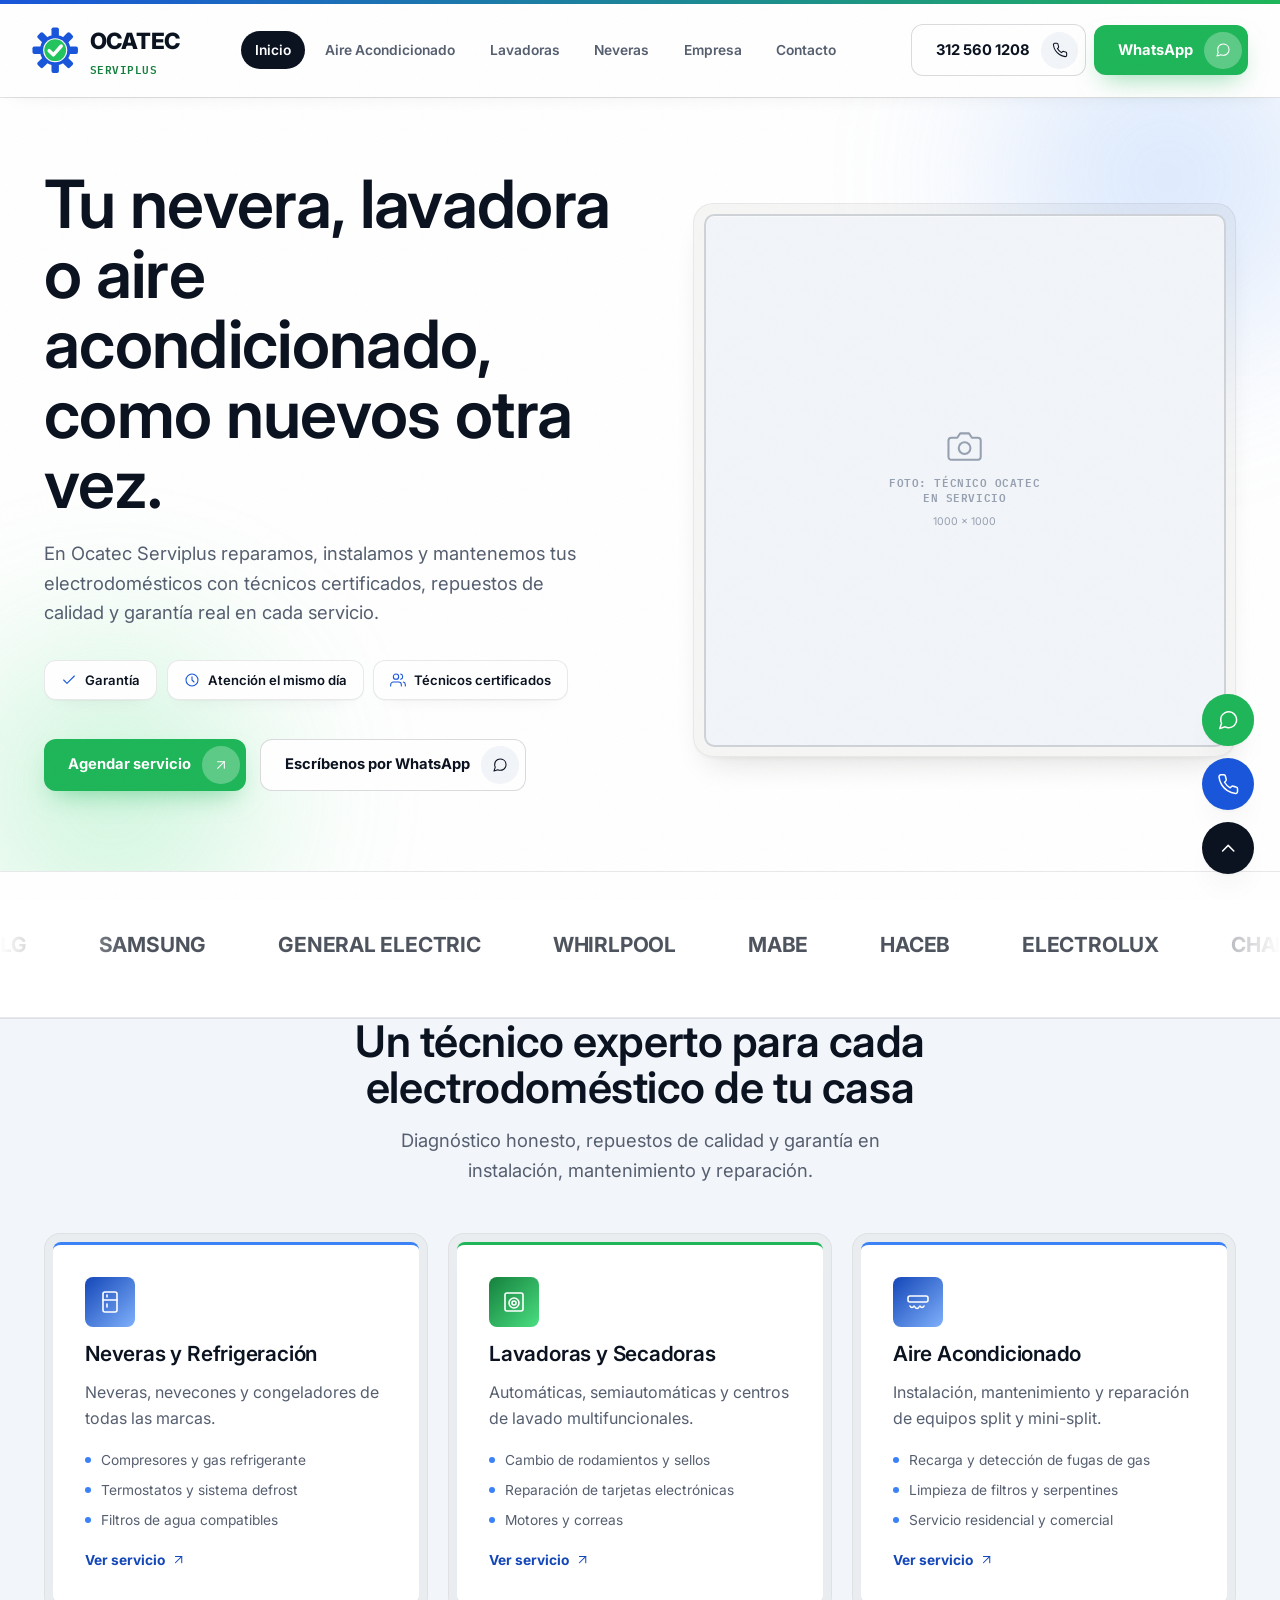
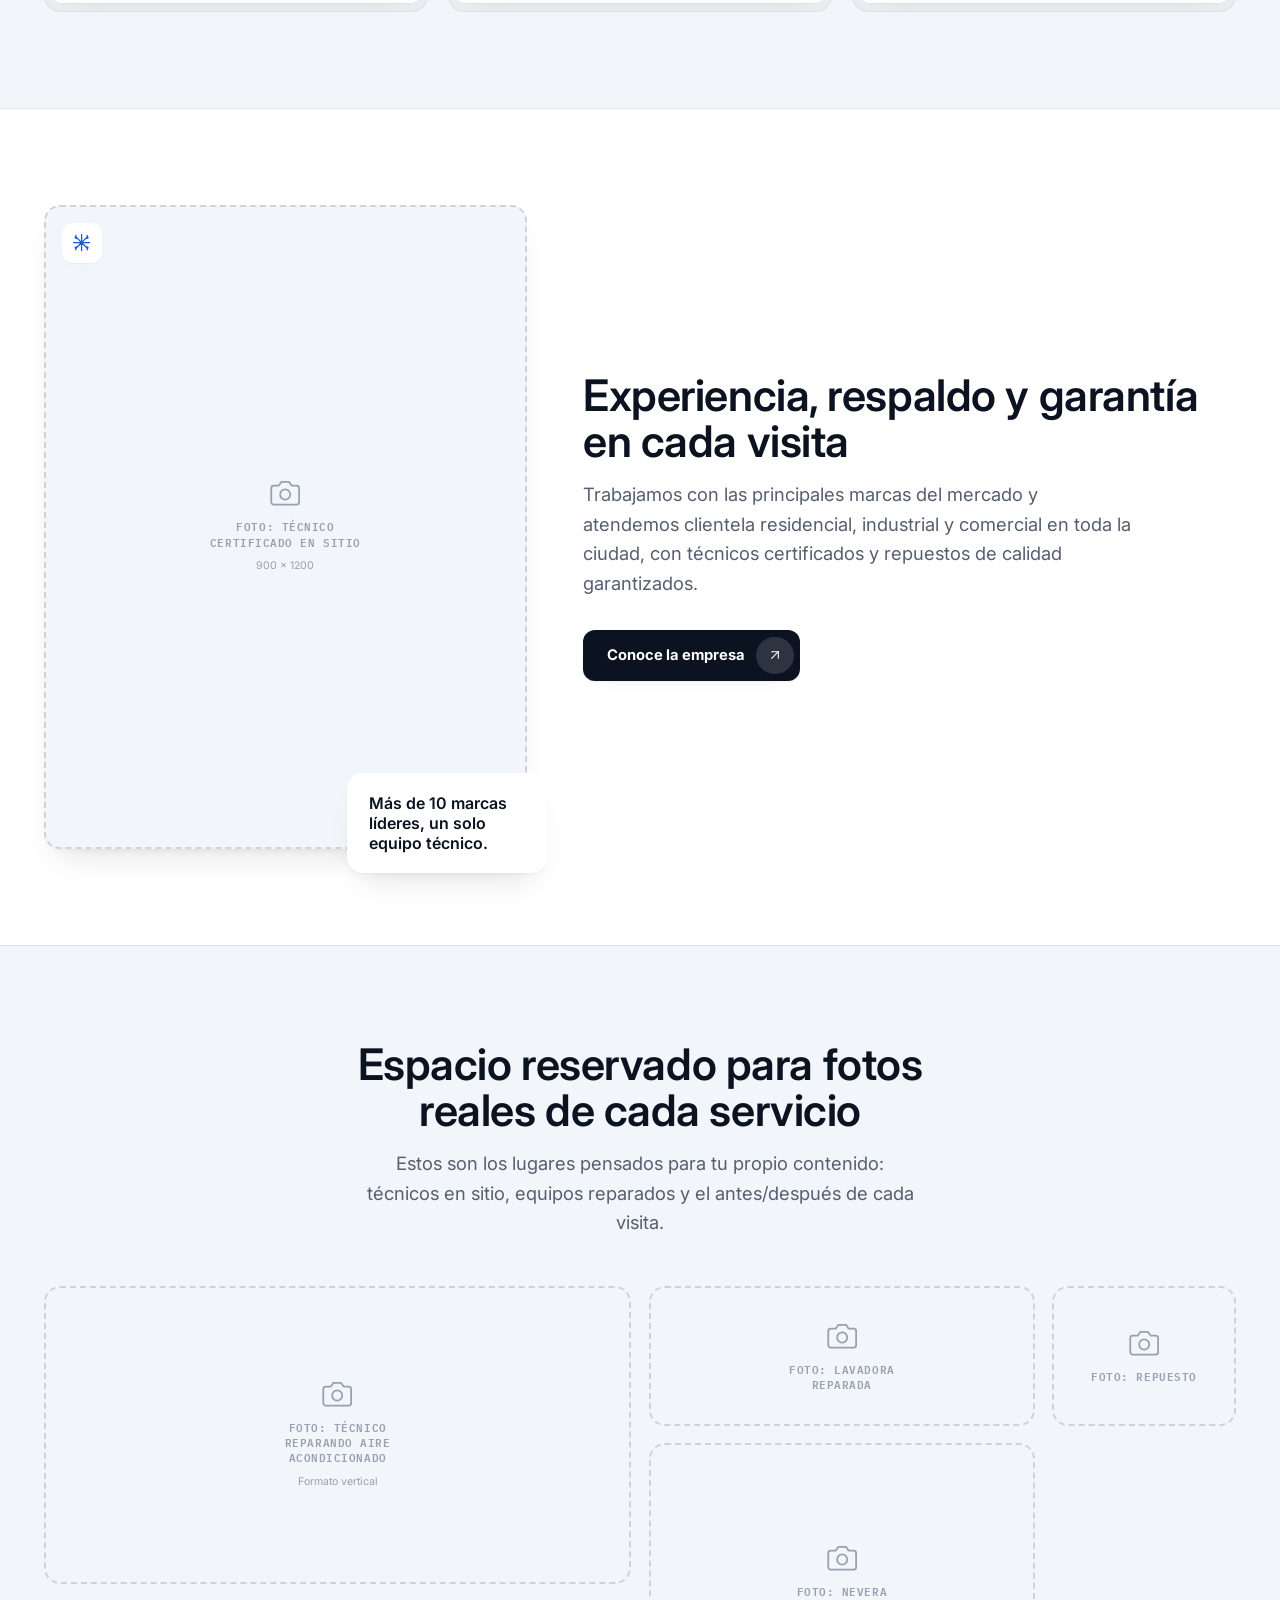
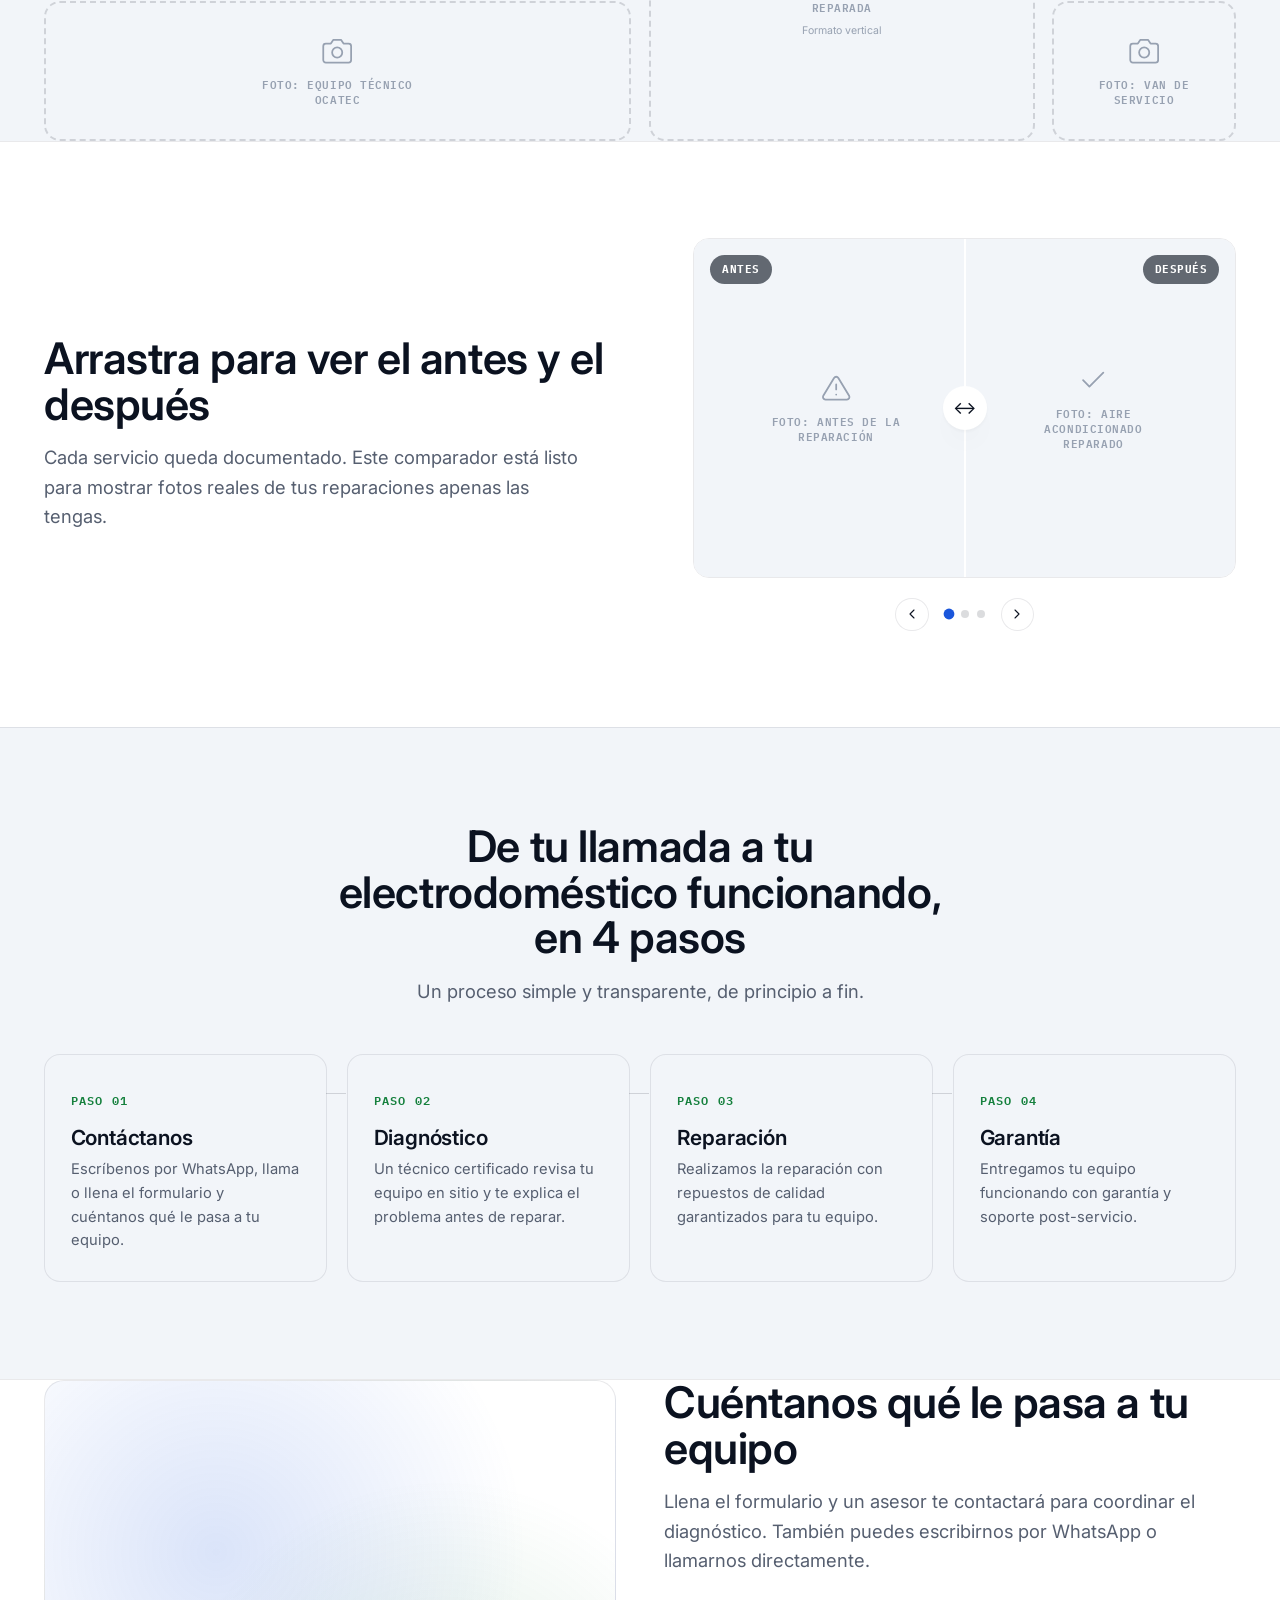
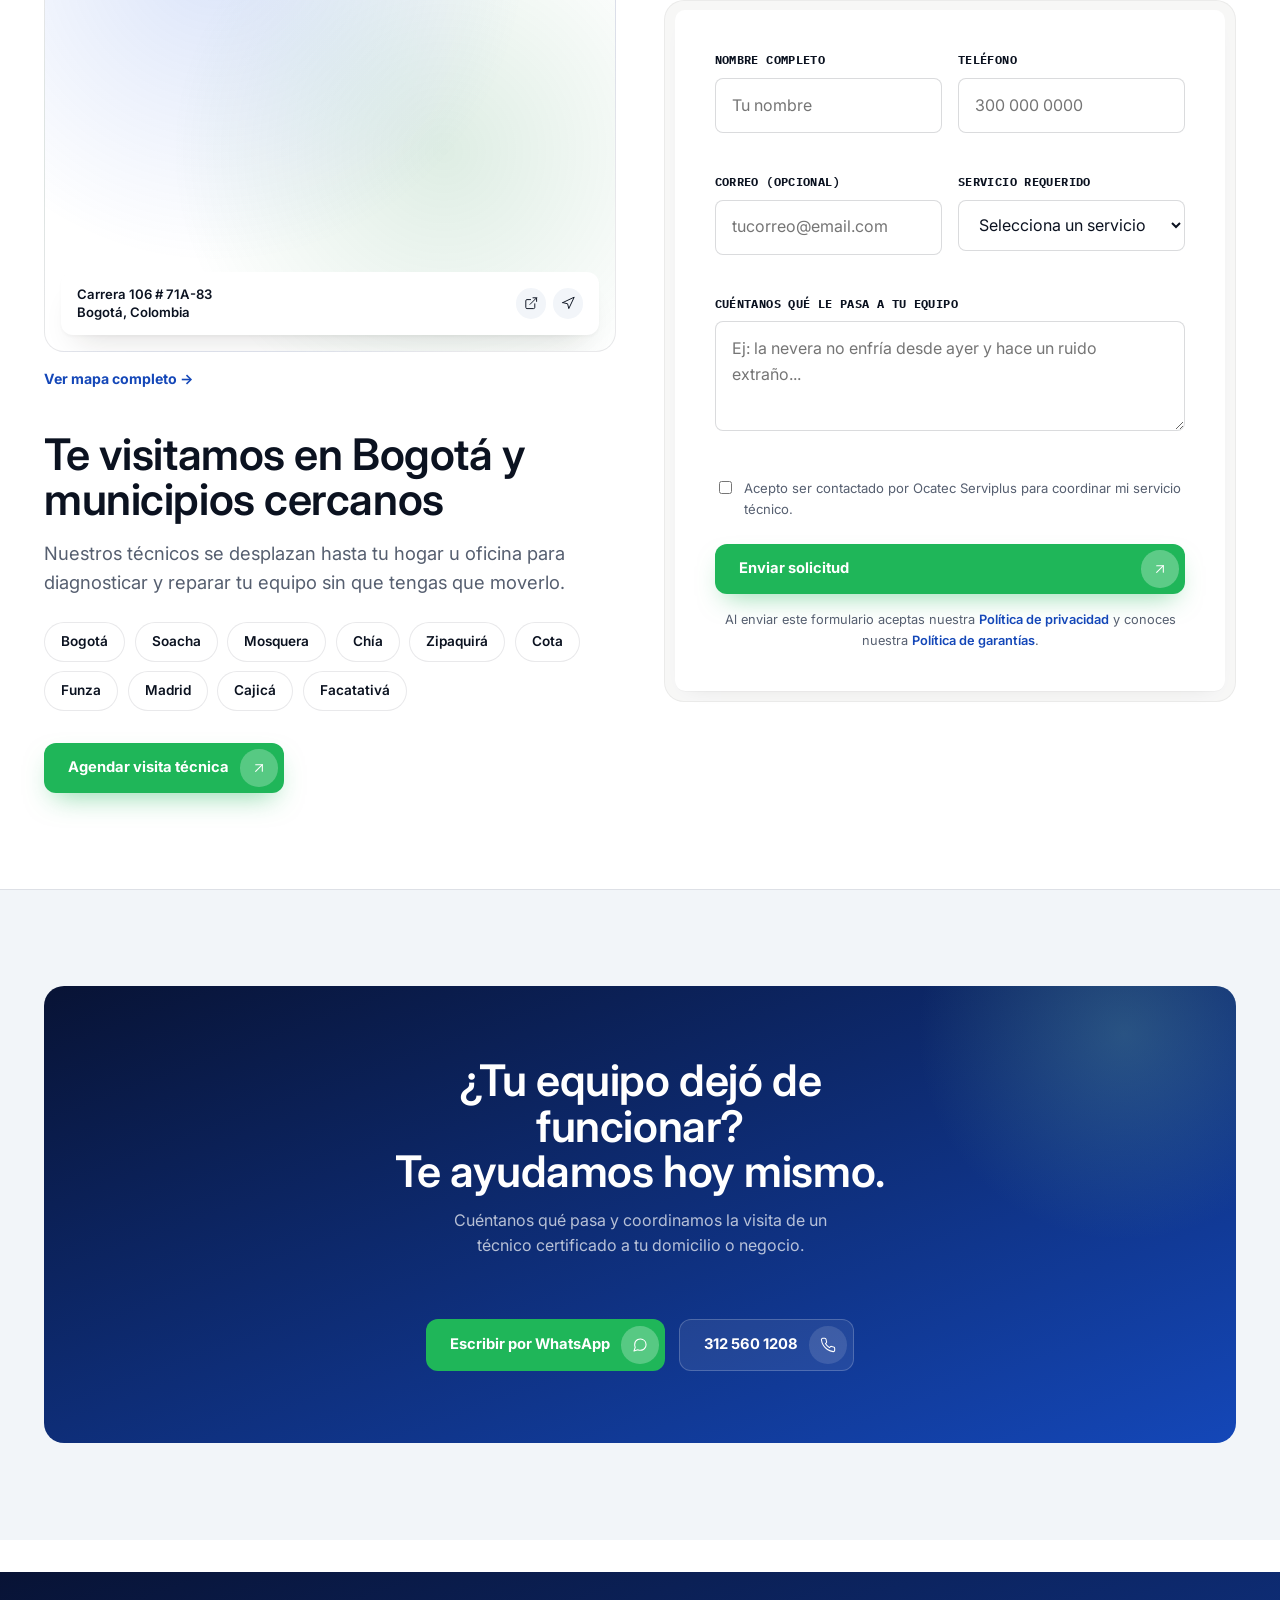
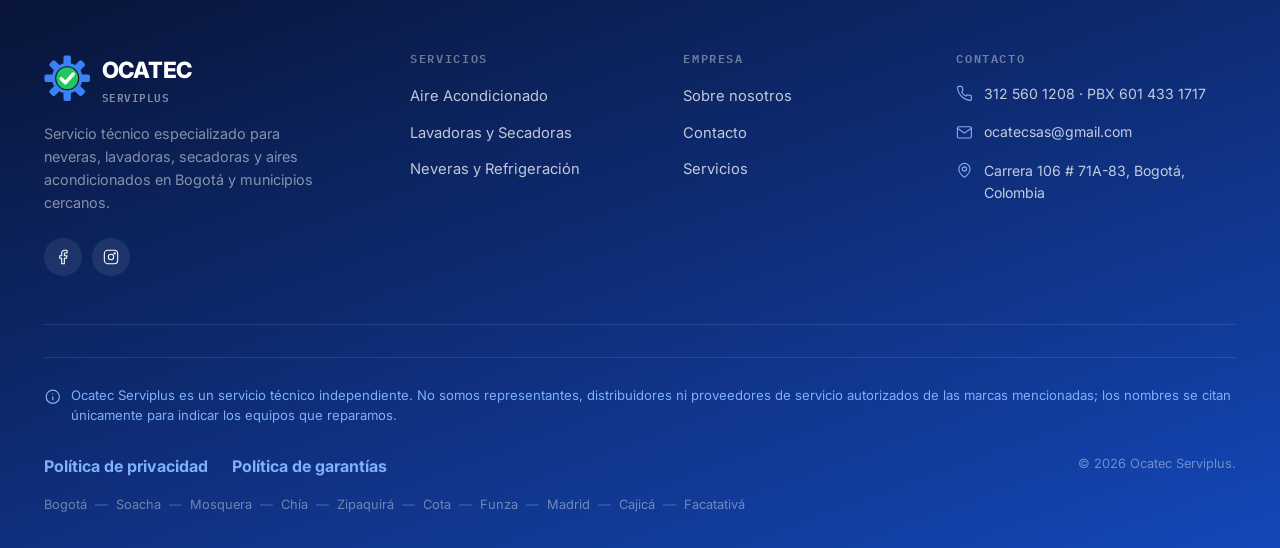
==== commit 81556b88: "Mobile-only homepage trims and footer legal styling - Hide the placeholder "técnico certificado" pho" ====
--- a/index.html
+++ b/index.html
@@ -383,7 +383,7 @@
   <section class="section" style="padding-top:0">
     <div class="container">
       <div class="coverage-wrap" style="align-items:start">
-        <div class="reveal">
+        <div class="reveal coverage-media">
           <div class="map-mock" style="position:relative">
             <iframe title="Zona de cobertura Ocatec Serviplus" src="https://www.google.com/maps/embed?pb=!1m3!2m1!1sBogot%C3%A1,+Colombia!6i10" loading="lazy" referrerpolicy="no-referrer-when-downgrade" style="position:absolute; inset:0; width:100%; height:100%; border:0"></iframe>
             <div class="map-float-card" style="z-index:2">
@@ -416,7 +416,7 @@
           </a>
         </div>
 
-        <div class="reveal">
+        <div class="reveal coverage-form">
           <h2>Cuéntanos qué le pasa a tu equipo</h2>
           <p class="lede" style="margin-top:1rem">Llena el formulario y un asesor te contactará para coordinar el diagnóstico. También puedes escribirnos por WhatsApp o llamarnos directamente.</p>
 
@@ -484,7 +484,7 @@
   </section>
 
   <!-- CTA FINAL -->
-  <section class="section section-alt">
+  <section class="section section-alt cta-final-section">
     <div class="container reveal">
       <div class="cta-band centered">
         <div>
--- a/css/style.css
+++ b/css/style.css
@@ -538,7 +538,17 @@
   overflow: hidden;
 }
 
-@media (max-width: 900px) { .coverage-wrap { grid-template-columns: 1fr; } }
+@media (max-width: 900px) {
+  .coverage-wrap { grid-template-columns: 1fr; }
+  .coverage-wrap .coverage-form { order: 1; }
+  .coverage-wrap .coverage-media { order: 2; }
+}
+
+/* Mobile-only trims (homepage) */
+@media (max-width: 900px) {
+  .about-photo-wrap { display: none; }
+  .cta-final-section { display: none; }
+}
 
 /* ==========================================================================
    Forms
@@ -691,12 +701,12 @@
   margin-top: 2rem;
   padding-top: 1.75rem;
   border-top: 1px solid rgba(255, 255, 255, 0.1);
-  font-size: 0.78rem;
+  font-size: 0.82rem;
   line-height: 1.5;
-  color: rgba(255, 255, 255, 0.4);
-}
-
-.footer-disclaimer svg { width: 1.1rem; height: 1.1rem; flex-shrink: 0; margin-top: 0.1rem; opacity: 0.8; }
+  color: var(--petrol-400);
+}
+
+.footer-disclaimer svg { width: 1.1rem; height: 1.1rem; flex-shrink: 0; margin-top: 0.1rem; color: var(--petrol-400); opacity: 1; }
 
 /* ==========================================================================
    Service card badge + bullets
@@ -787,7 +797,7 @@
 .footer-bottom-locations span:not(:last-child)::after { content: '\2014'; margin-left: 0.5rem; color: rgba(255, 255, 255, 0.25); }
 
 .footer-legal { display: flex; align-items: center; gap: 1.5rem; }
-.footer-legal a { color: var(--petrol-400); font-weight: 700; }
+.footer-legal a { color: var(--petrol-400); font-weight: 700; font-size: 1rem; }
 .footer-legal a:hover { color: #fff; }
 
 /* ==========================================================================
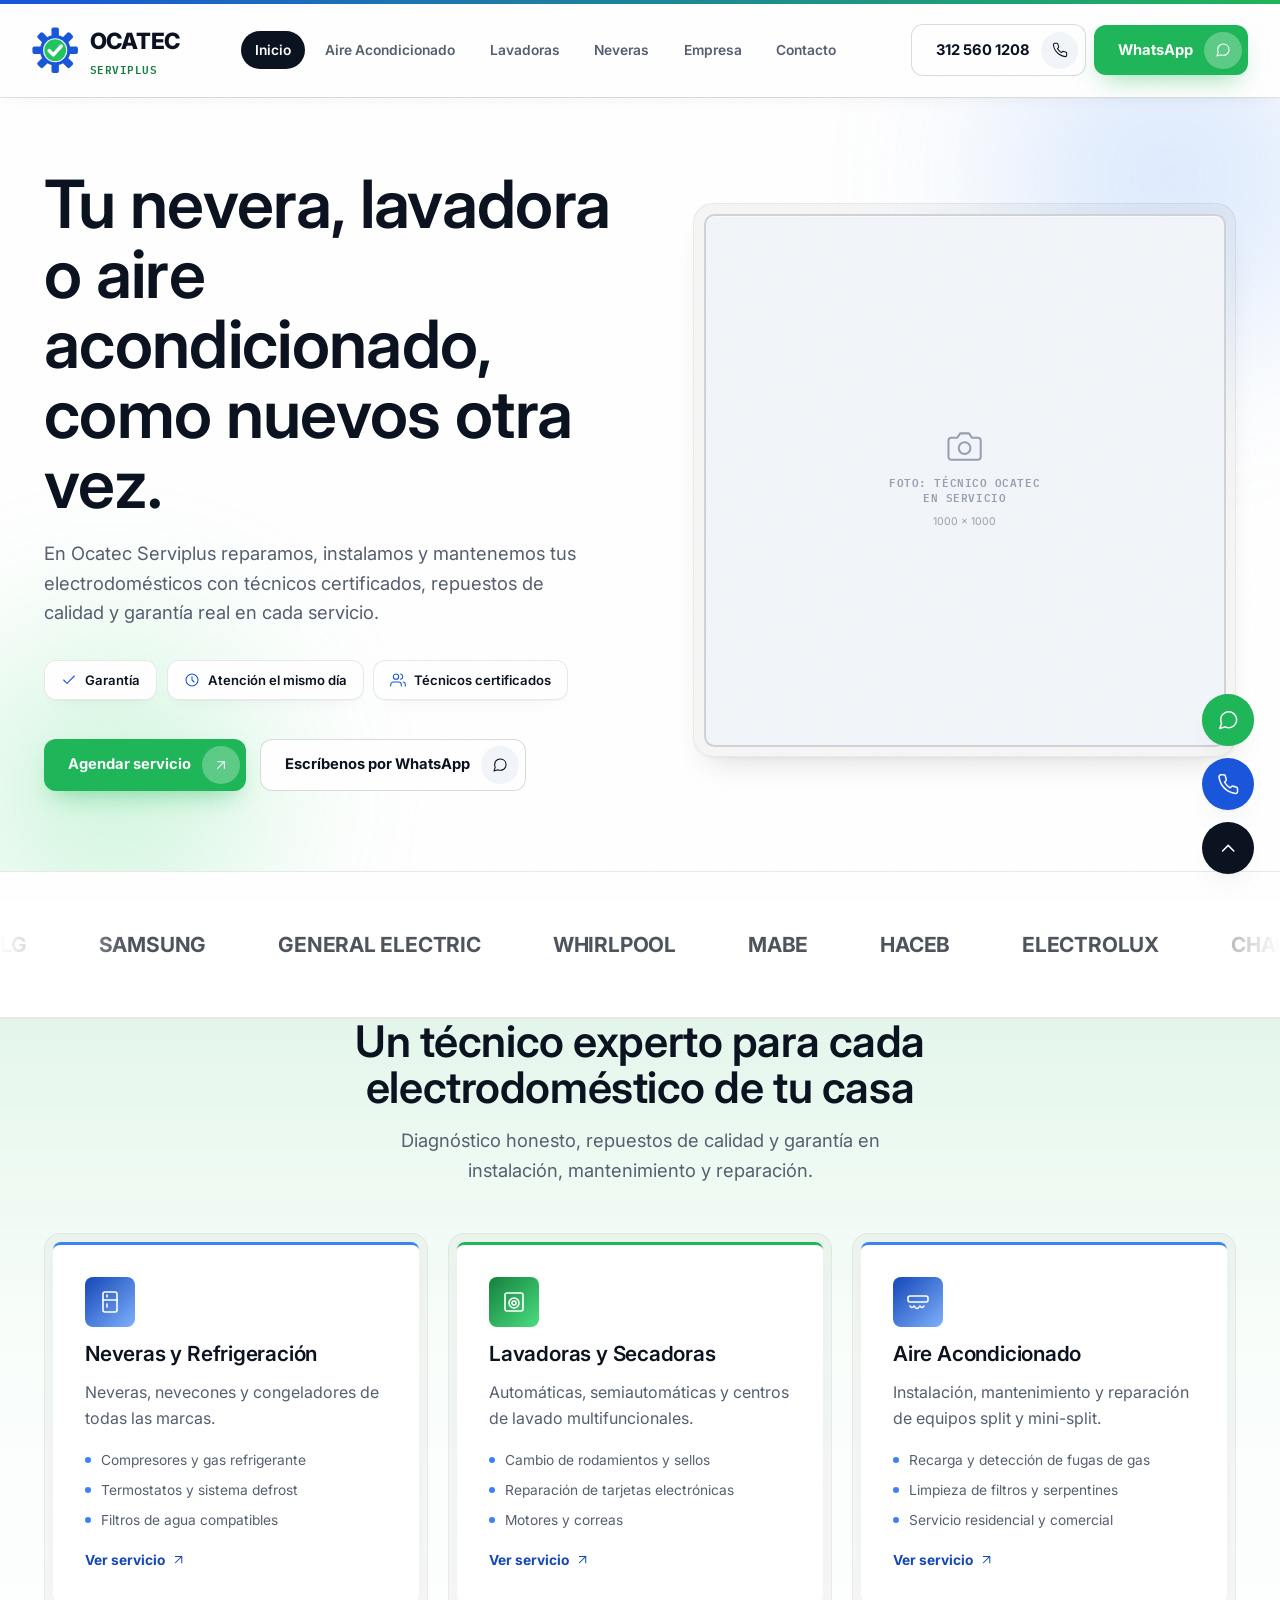
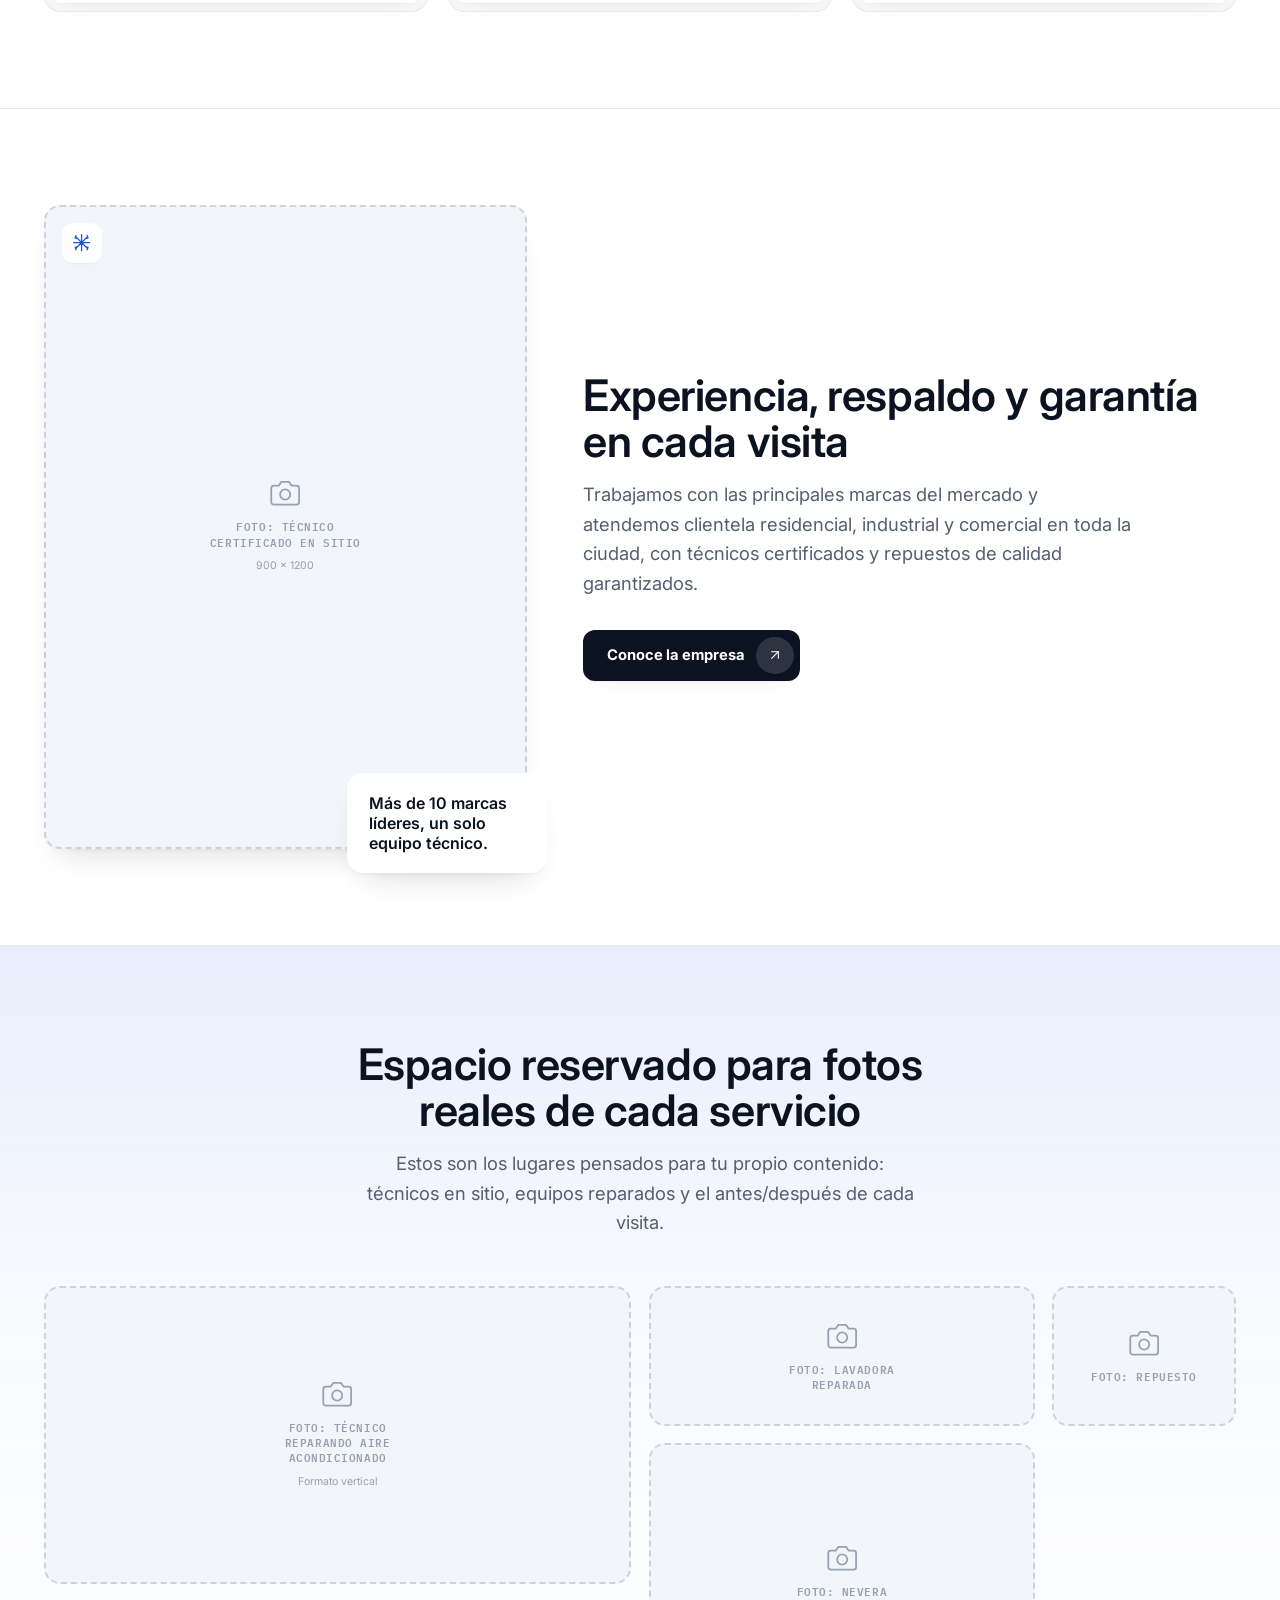
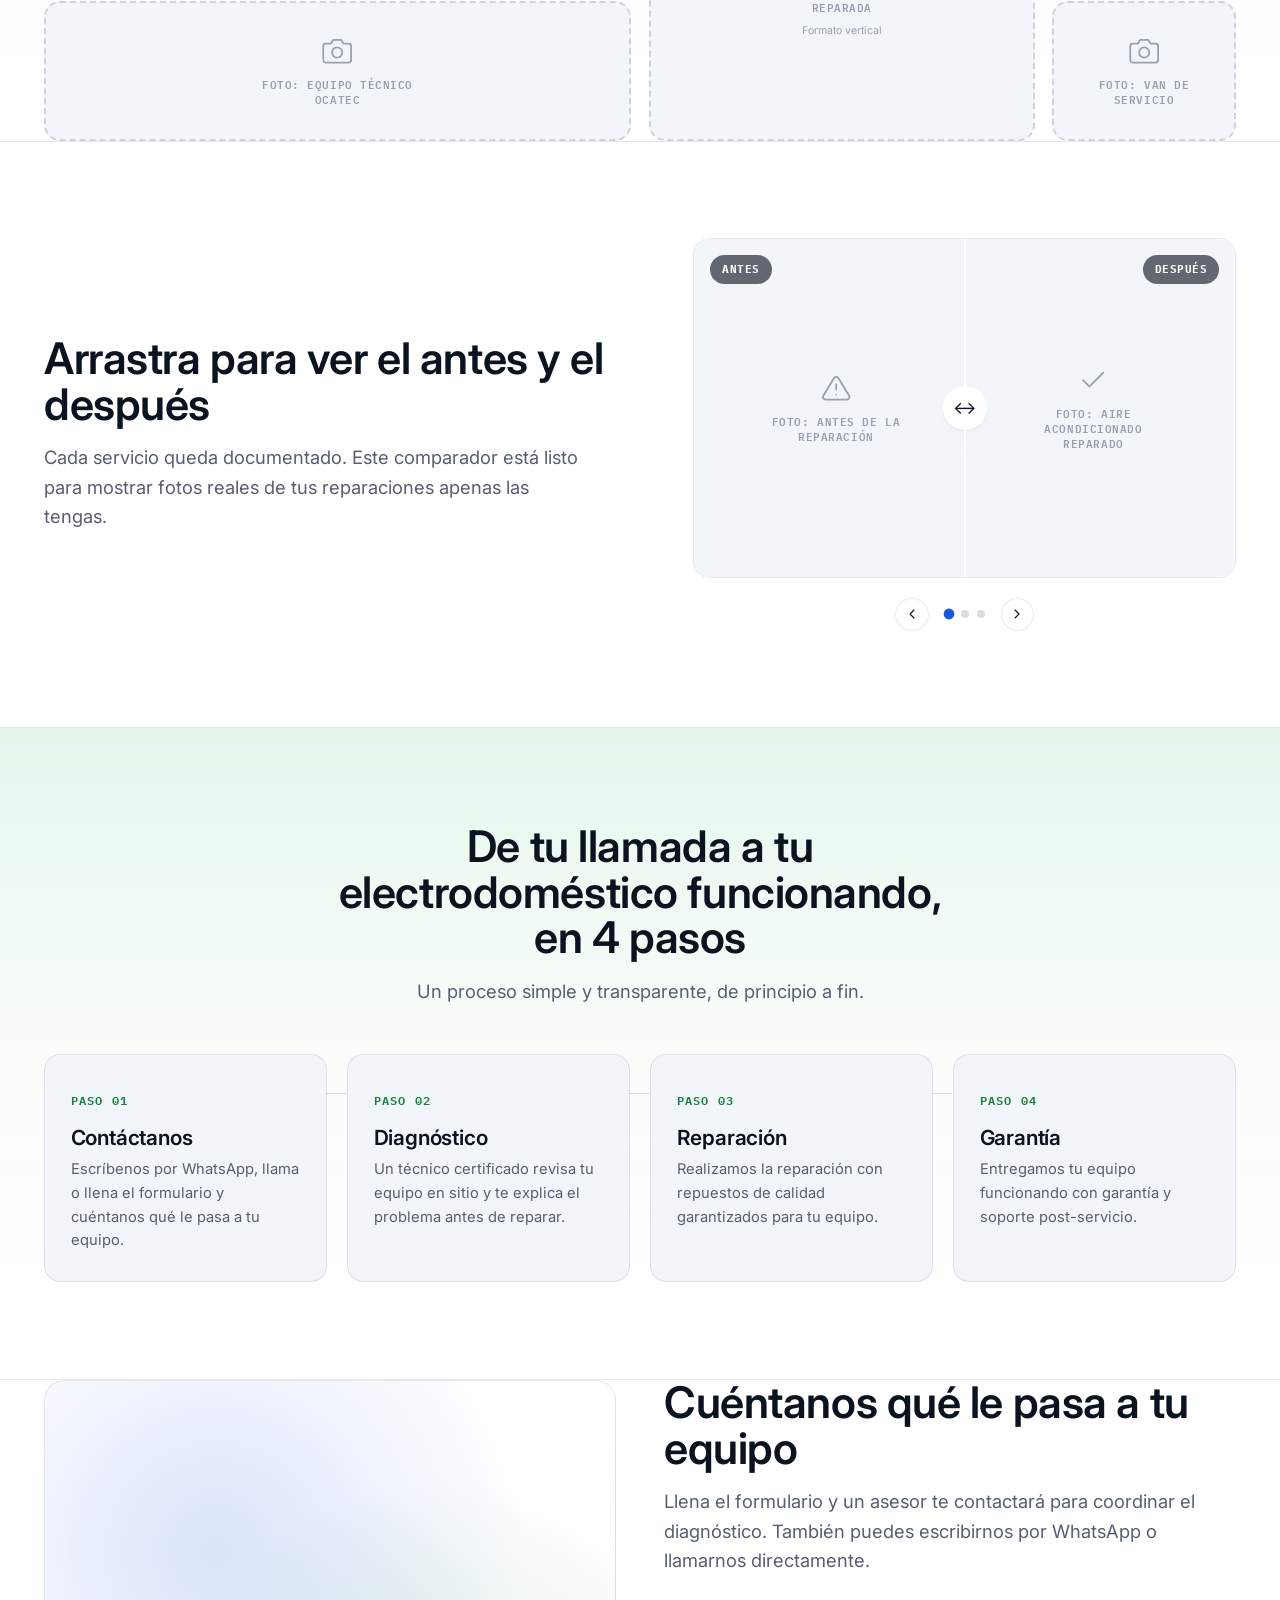
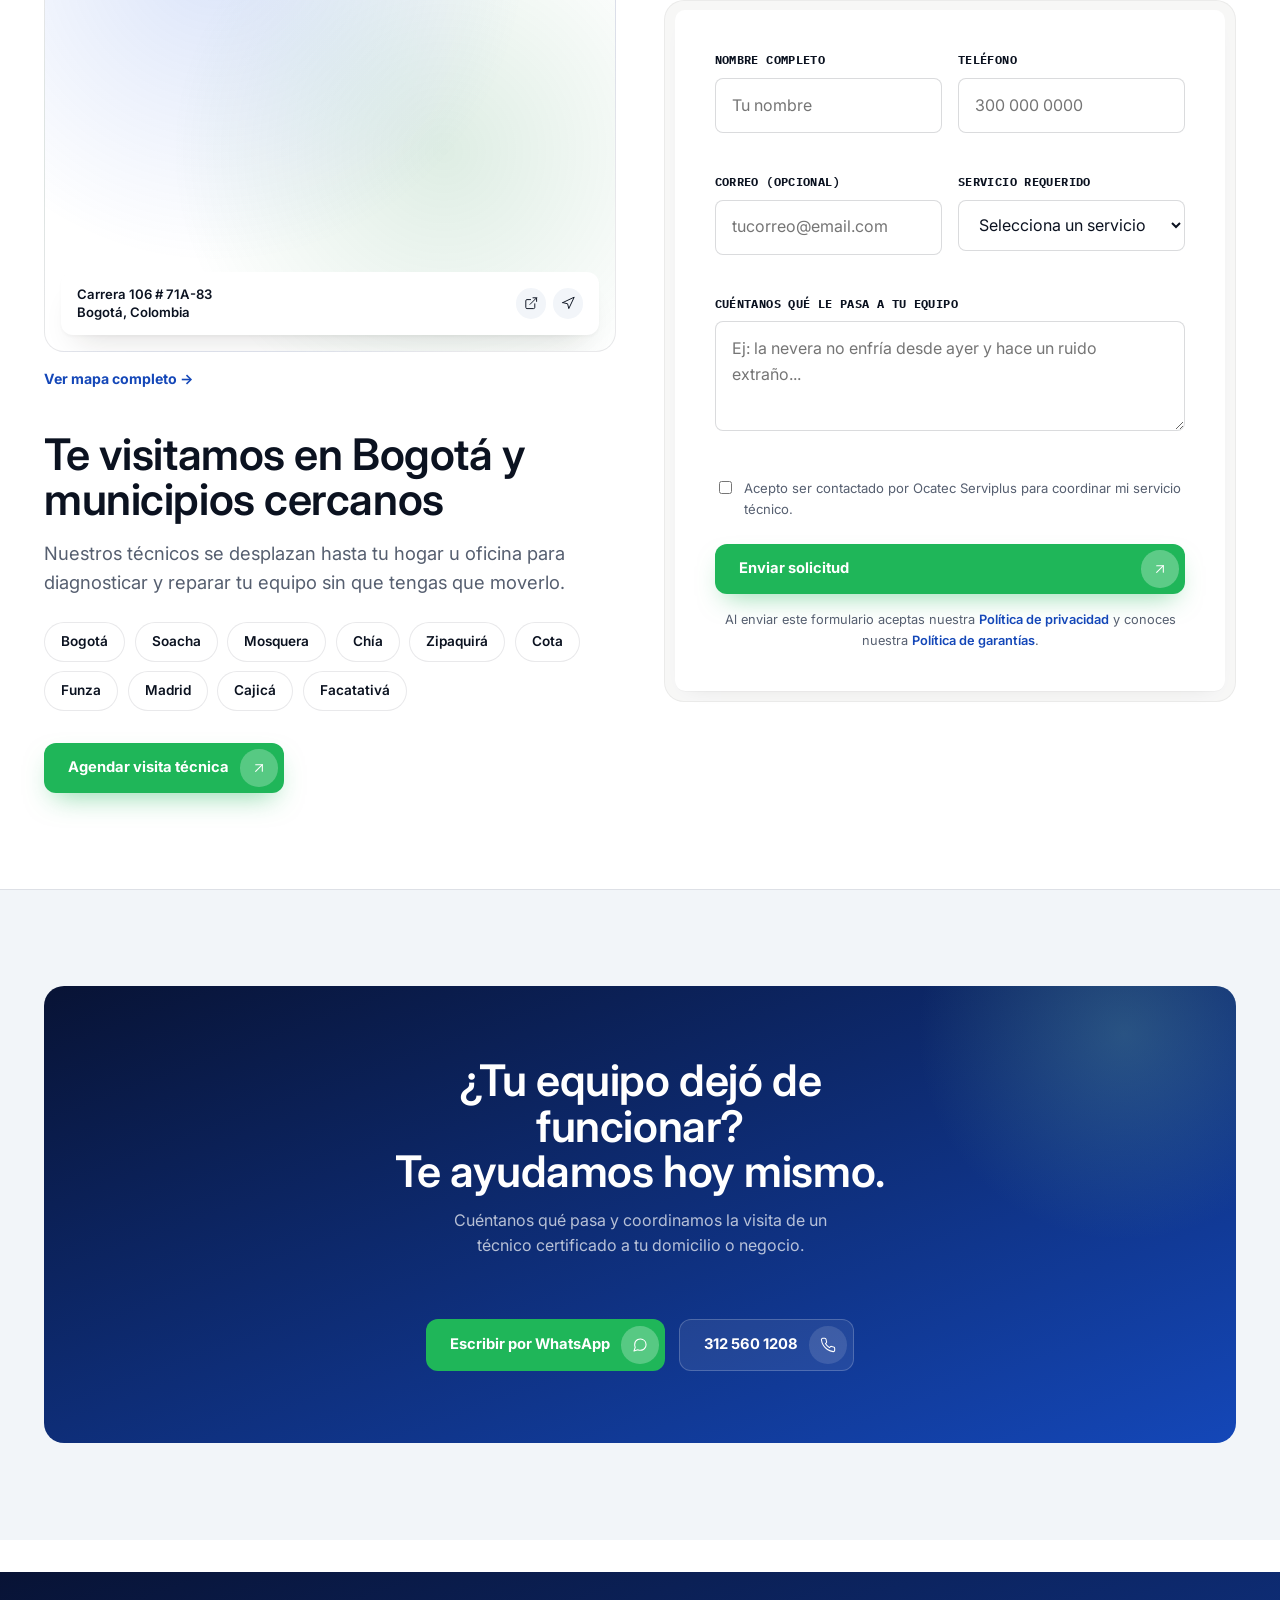
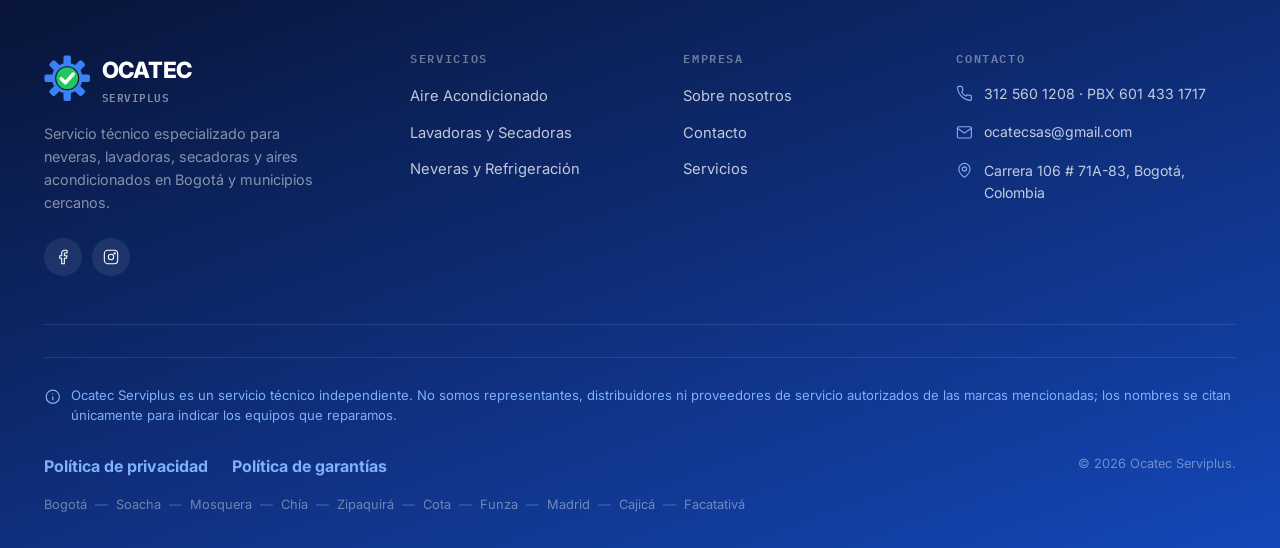
==== commit ca85fa1c: "Full SEO overhaul, colored section washes, and antes/después scoped to homepage only SEO: - Rewrite " ====
--- a/index.html
+++ b/index.html
@@ -1,12 +1,47 @@
 <!DOCTYPE html>
-<html lang="es">
+<html lang="es-CO">
 <head>
 <meta charset="UTF-8">
 <meta name="viewport" content="width=device-width, initial-scale=1.0">
-<title>Ocatec Serviplus | Reparación de Neveras, Lavadoras y Aires en Bogotá</title>
+<title>Reparación de Neveras, Lavadoras y Aires en Bogotá | Ocatec Serviplus</title>
 <meta name="description" content="Servicio técnico especializado para neveras, lavadoras, secadoras y aires acondicionados en Bogotá y municipios cercanos. Técnicos certificados, repuestos de calidad y garantía.">
+<link rel="canonical" href="https://alejandro042305.github.io/OcatecSas/">
+<meta property="og:type" content="website">
+<meta property="og:title" content="Reparación de Neveras, Lavadoras y Aires en Bogotá">
+<meta property="og:description" content="Servicio técnico especializado para neveras, lavadoras, secadoras y aires acondicionados en Bogotá y municipios cercanos. Técnicos certificados, repuestos de calidad y garantía.">
+<meta property="og:url" content="https://alejandro042305.github.io/OcatecSas/">
+<meta property="og:site_name" content="Ocatec Serviplus">
+<meta property="og:locale" content="es_CO">
+<meta name="twitter:card" content="summary">
+<meta name="twitter:title" content="Reparación de Neveras, Lavadoras y Aires en Bogotá">
+<meta name="twitter:description" content="Servicio técnico especializado para neveras, lavadoras, secadoras y aires acondicionados en Bogotá y municipios cercanos. Técnicos certificados, repuestos de calidad y garantía.">
 <link rel="icon" href="data:image/svg+xml,<svg xmlns=%22http://www.w3.org/2000/svg%22 viewBox=%220 0 100 100%22><g fill=%22%231a56db%22><rect x=%2242%22 y=%221%22 width=%2216%22 height=%2220%22 rx=%224%22/><g transform=%22rotate(45 50 50)%22><rect x=%2242%22 y=%221%22 width=%2216%22 height=%2220%22 rx=%224%22/></g><g transform=%22rotate(90 50 50)%22><rect x=%2242%22 y=%221%22 width=%2216%22 height=%2220%22 rx=%224%22/></g><g transform=%22rotate(135 50 50)%22><rect x=%2242%22 y=%221%22 width=%2216%22 height=%2220%22 rx=%224%22/></g><g transform=%22rotate(180 50 50)%22><rect x=%2242%22 y=%221%22 width=%2216%22 height=%2220%22 rx=%224%22/></g><g transform=%22rotate(225 50 50)%22><rect x=%2242%22 y=%221%22 width=%2216%22 height=%2220%22 rx=%224%22/></g><g transform=%22rotate(270 50 50)%22><rect x=%2242%22 y=%221%22 width=%2216%22 height=%2220%22 rx=%224%22/></g><g transform=%22rotate(315 50 50)%22><rect x=%2242%22 y=%221%22 width=%2216%22 height=%2220%22 rx=%224%22/></g><circle cx=%2250%22 cy=%2250%22 r=%2233%22/></g><circle cx=%2250%22 cy=%2250%22 r=%2226%22 fill=%22%23fff%22/><circle cx=%2250%22 cy=%2250%22 r=%2223.5%22 fill=%22%2322c55e%22/><path d=%22M37 51 l9 9 17-19%22 stroke=%22%23fff%22 stroke-width=%227.5%22 fill=%22none%22 stroke-linecap=%22round%22 stroke-linejoin=%22round%22/></svg>">
+<link rel="preconnect" href="https://fonts.googleapis.com">
+<link rel="preconnect" href="https://fonts.gstatic.com" crossorigin>
+<link rel="stylesheet" href="https://fonts.googleapis.com/css2?family=Inter:wght@400;500;600;700;800;900&family=IBM+Plex+Mono:wght@400;500;600&display=swap">
 <link rel="stylesheet" href="css/style.css">
+<script type="application/ld+json">
+{
+  "@context": "https://schema.org",
+  "@type": "LocalBusiness",
+  "name": "Ocatec Serviplus",
+  "description": "Servicio t\u00e9cnico independiente especializado en reparaci\u00f3n de neveras, lavadoras y aires acondicionados en Bogot\u00e1 y municipios cercanos.",
+  "telephone": "+573125601208",
+  "email": "ocatecsas@gmail.com",
+  "url": "https://alejandro042305.github.io/OcatecSas/",
+  "address": {
+    "@type": "PostalAddress",
+    "streetAddress": "Carrera 106 # 71A-83",
+    "addressLocality": "Bogot\u00e1",
+    "addressCountry": "CO"
+  },
+  "areaServed": ["Bogot\u00e1", "Soacha", "Mosquera", "Ch\u00eda", "Zipaquir\u00e1", "Cota", "Funza", "Madrid", "Cajic\u00e1", "Facatativ\u00e1"],
+  "sameAs": [
+    "https://www.facebook.com/OcatecAutorizadoServiplus",
+    "https://www.instagram.com/ocatecsas"
+  ]
+}
+</script>
 </head>
 <body>
 
@@ -130,7 +165,7 @@
   </section>
 
   <!-- SERVICIOS -->
-  <section class="section section-alt" id="servicios" style="padding-top:0">
+  <section class="section section-alt section-tint-green" id="servicios" style="padding-top:0">
     <div class="container">
       <div class="section-head center reveal">
         <h2>Un técnico experto para cada electrodoméstico de tu casa</h2>
@@ -218,7 +253,7 @@
   </section>
 
   <!-- GALERÍA -->
-  <section class="section section-alt" style="padding-bottom:0">
+  <section class="section section-alt section-tint-blue" style="padding-bottom:0">
     <div class="container">
       <div class="section-head center reveal">
         <h2>Espacio reservado para fotos reales de cada servicio</h2>
@@ -344,7 +379,7 @@
   </section>
 
   <!-- PROCESO -->
-  <section class="section section-alt">
+  <section class="section section-alt section-tint-green">
     <div class="container">
       <div class="section-head center reveal">
         <h2>De tu llamada a tu electrodoméstico funcionando, en 4 pasos</h2>
--- a/css/style.css
+++ b/css/style.css
@@ -1,9 +1,10 @@
 /* ==========================================================================
    OCATEC SERVIPLUS — Design System
    Clean and modern: blue + green brand palette, Inter throughout.
-   ========================================================================== */
-
-@import url('https://fonts.googleapis.com/css2?family=Inter:wght@400;500;600;700;800;900&family=IBM+Plex+Mono:wght@400;500;600&display=swap');
+   Fonts are loaded via <link rel="preconnect"/stylesheet"> in each page's
+   <head> (not @import here) so the browser can fetch them in parallel
+   with this stylesheet instead of discovering them after it.
+   ========================================================================== */
 
 :root {
   /* Color */
@@ -132,6 +133,19 @@
 .section { padding: 6rem 0; }
 .section-alt { background: var(--bg-alt); }
 main > section + section { border-top: 1px solid var(--line); }
+
+/* Colored section washes — alternate blue/green down the page for more visible brand color */
+.section-tint-green {
+  background:
+    linear-gradient(180deg, rgba(31, 182, 89, 0.12) 0%, rgba(31, 182, 89, 0.03) 45%, transparent 100%),
+    var(--bg);
+}
+
+.section-tint-blue {
+  background:
+    linear-gradient(180deg, rgba(26, 86, 219, 0.1) 0%, rgba(26, 86, 219, 0.03) 45%, transparent 100%),
+    var(--bg);
+}
 
 @media (max-width: 768px) {
   .section { padding: 4rem 0; }
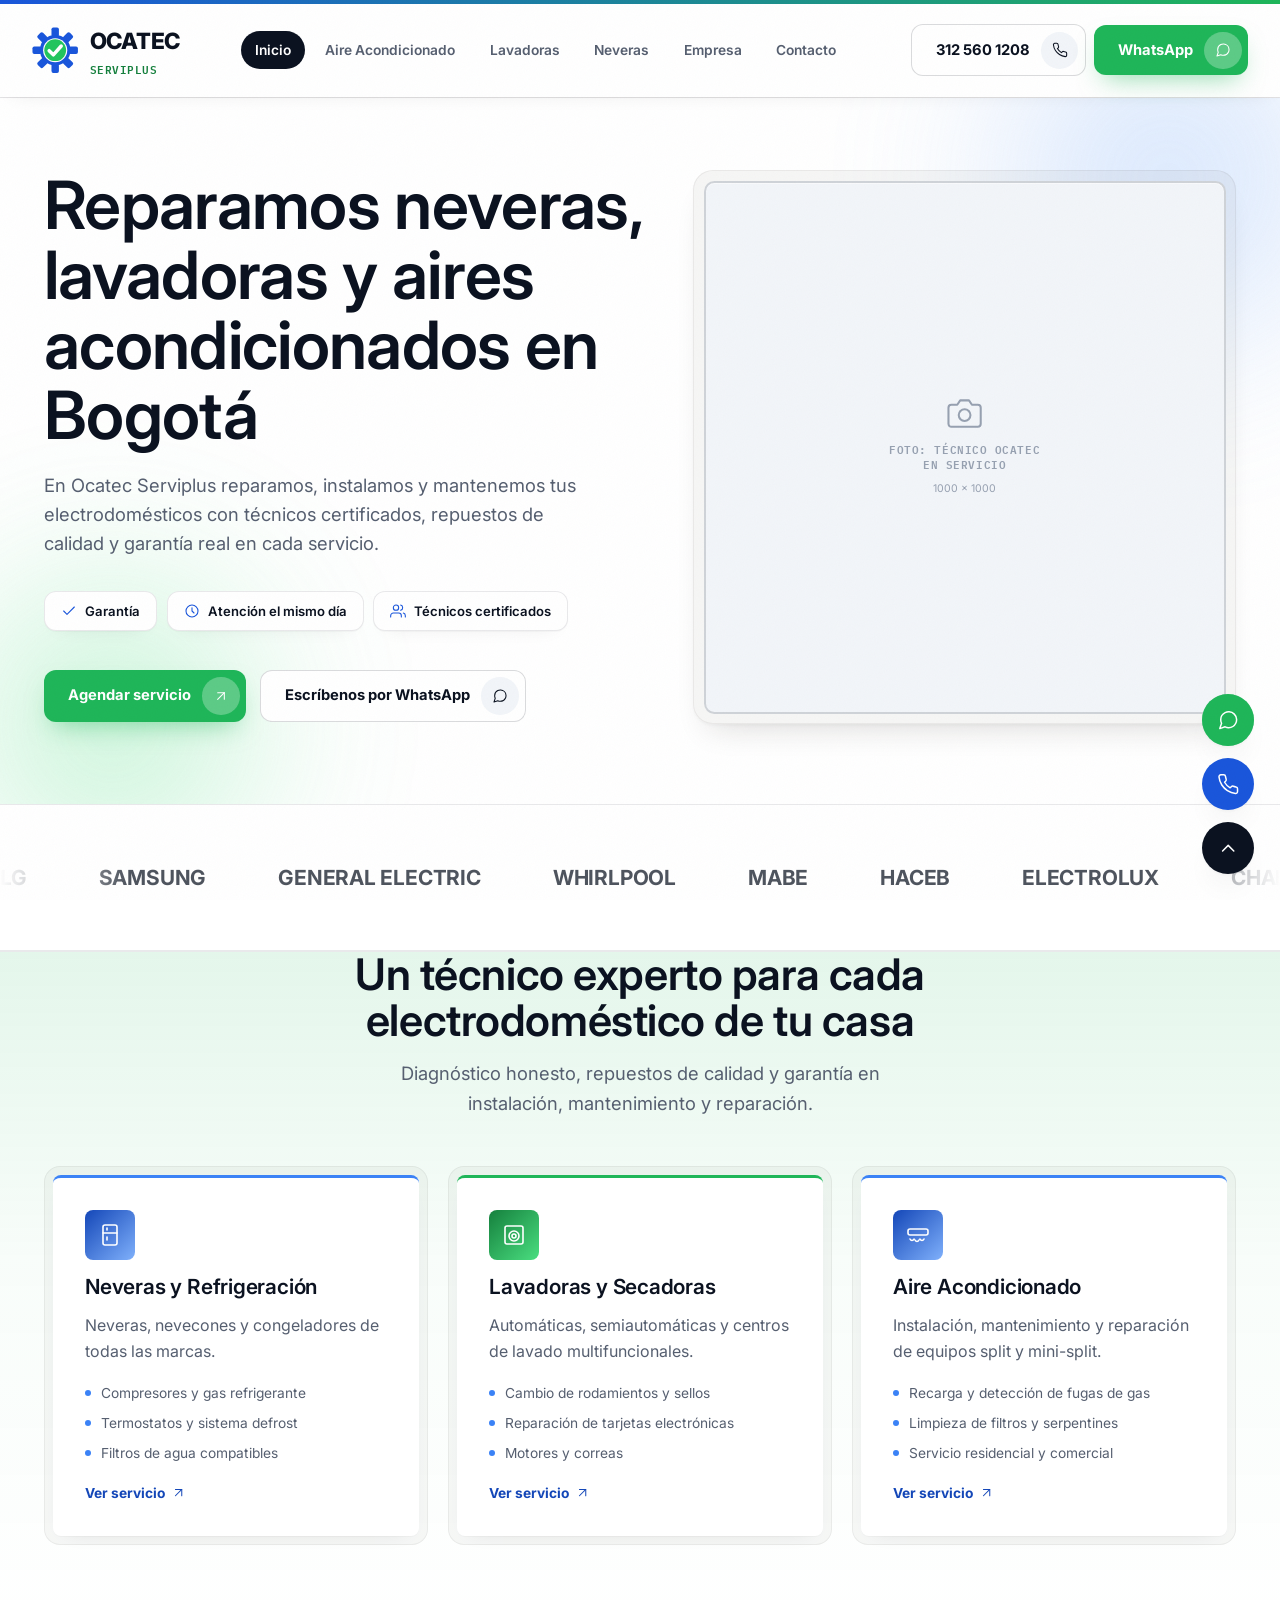
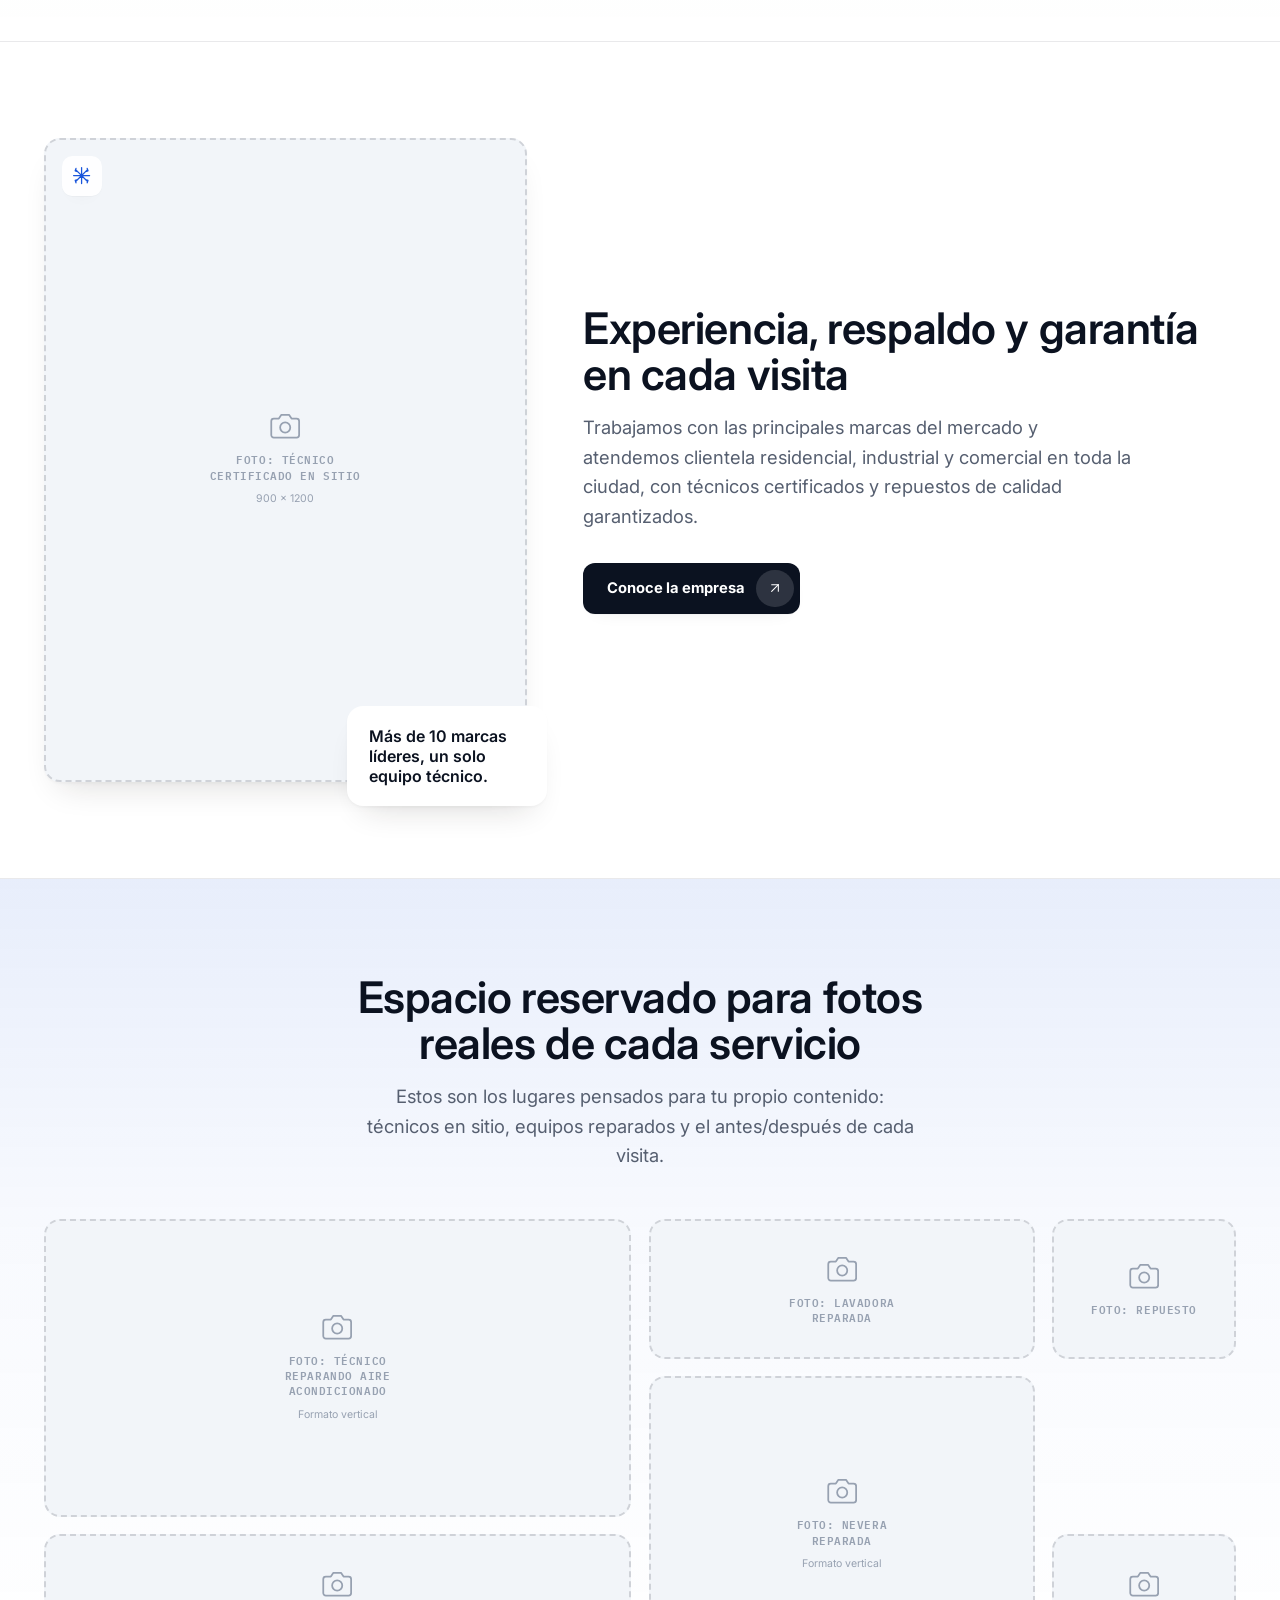
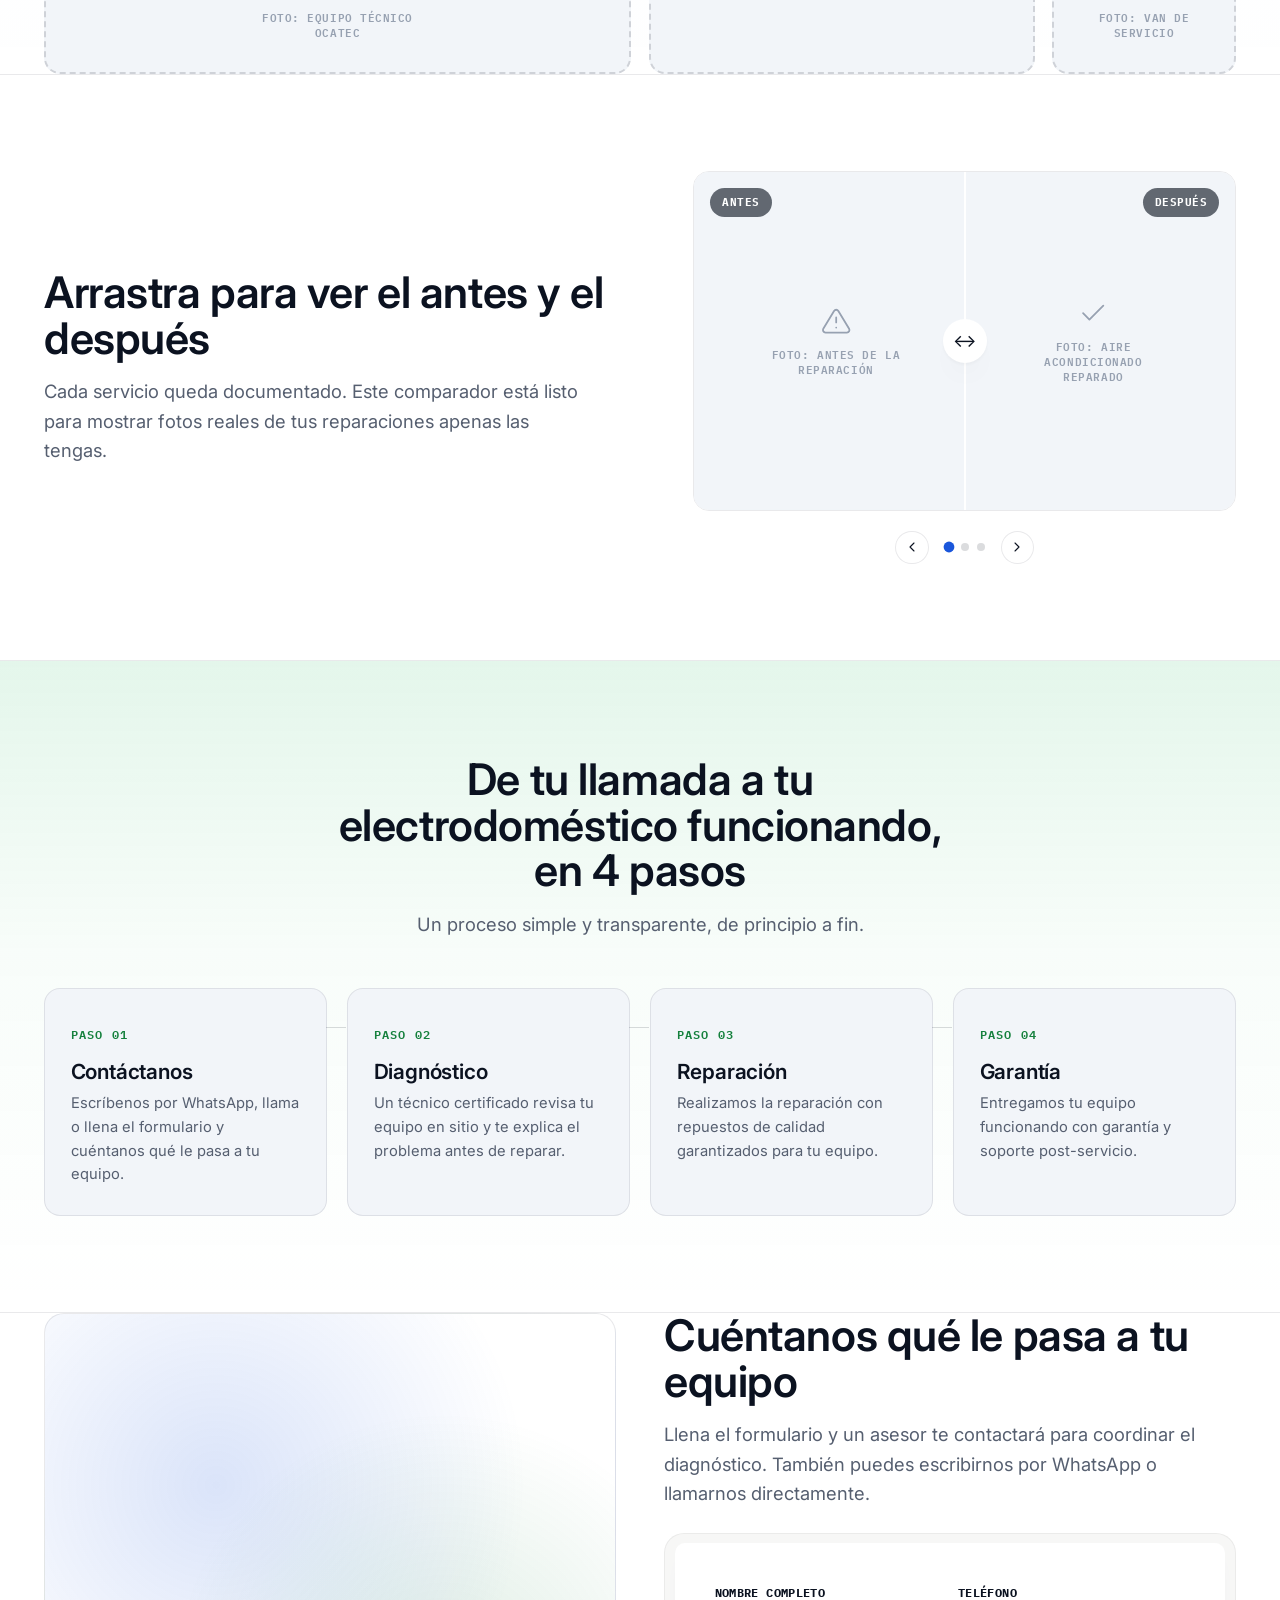
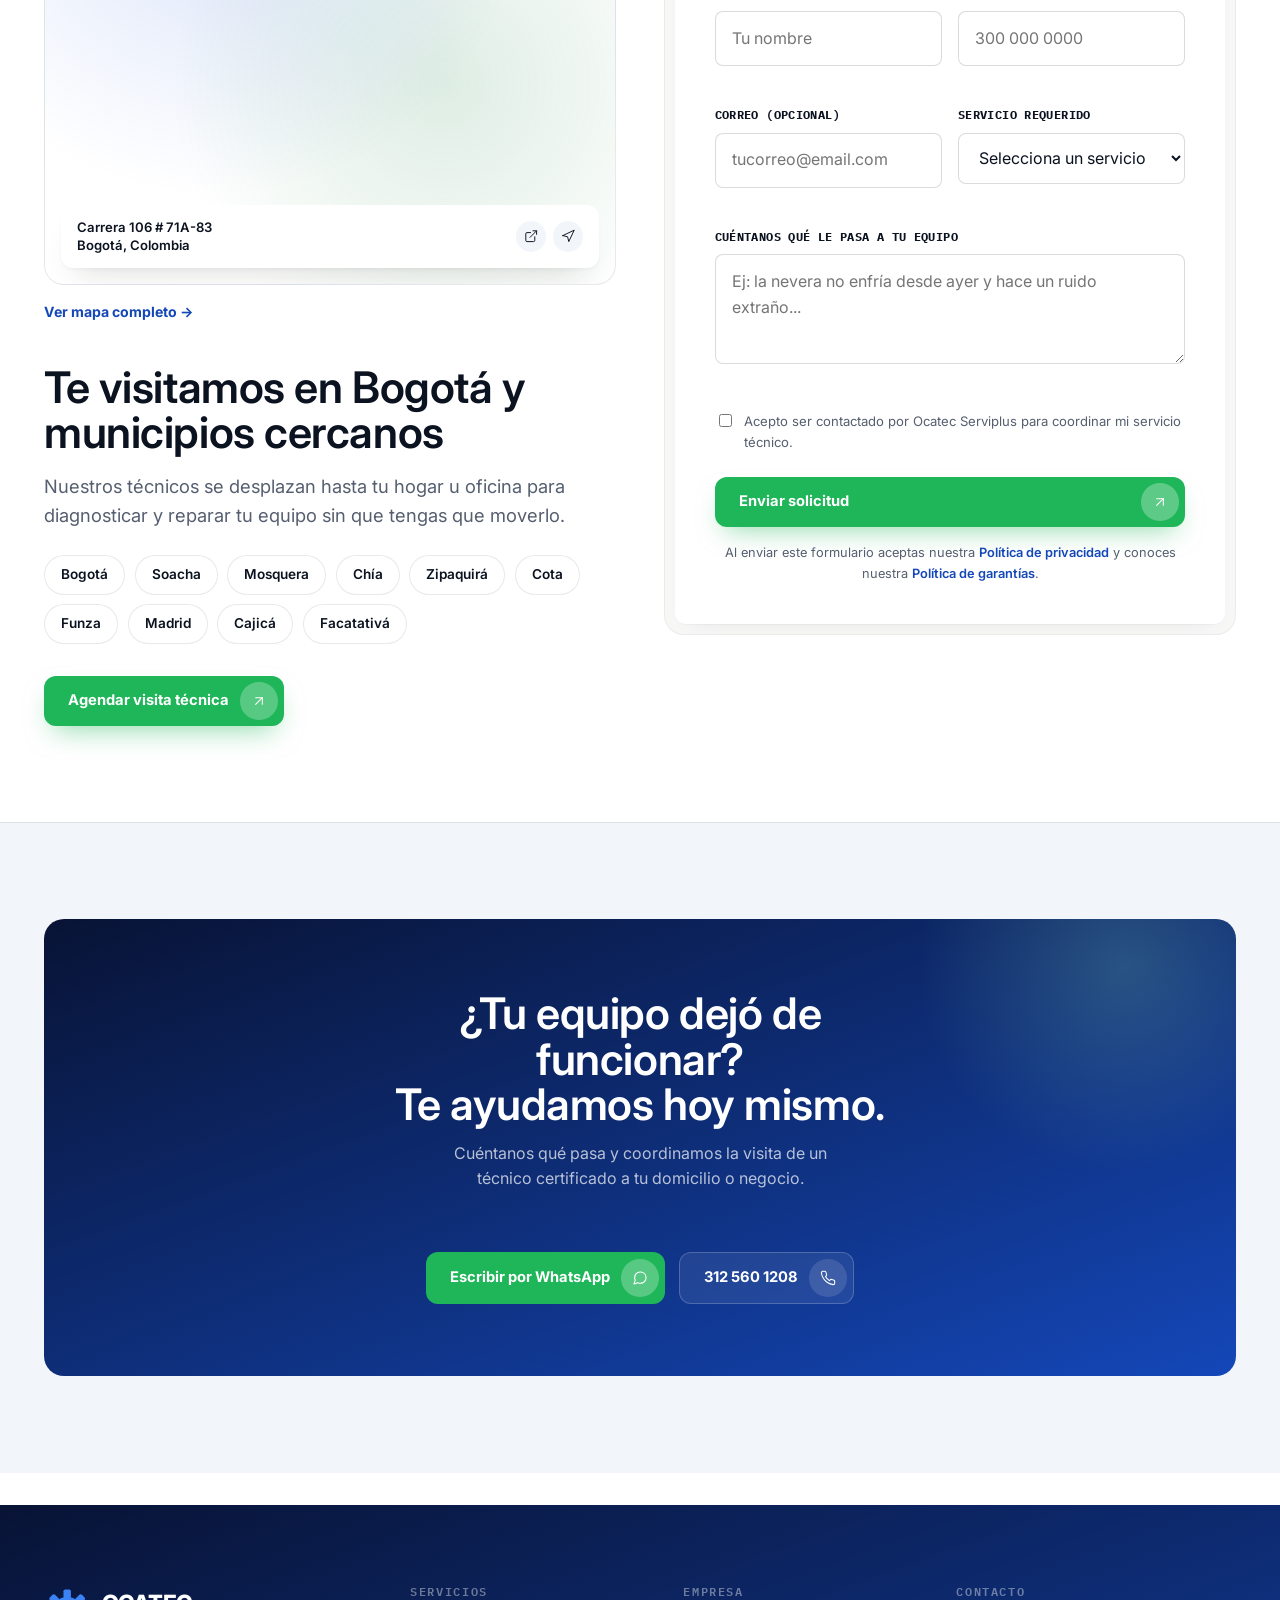
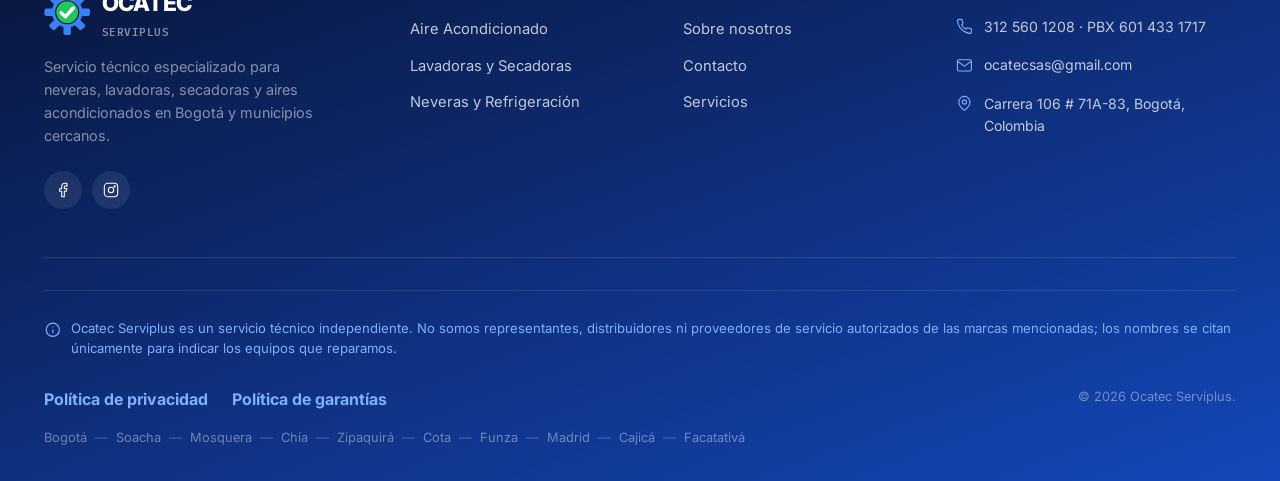
==== commit 46e6eaaa: "Rewrite hero headlines to be direct instead of poetic Replace the creative taglines ("Que nada se da" ====
--- a/index.html
+++ b/index.html
@@ -101,7 +101,7 @@
   <section class="hero glow-field">
     <div class="container hero-grid">
       <div class="reveal is-visible">
-        <h1>Tu nevera, lavadora o aire acondicionado, como nuevos otra vez.</h1>
+        <h1>Reparamos neveras, lavadoras y aires acondicionados en Bogotá</h1>
         <p class="lede" style="margin-top:1.25rem">
           En Ocatec Serviplus reparamos, instalamos y mantenemos tus electrodomésticos con técnicos certificados, repuestos de calidad y garantía real en cada servicio.
         </p>
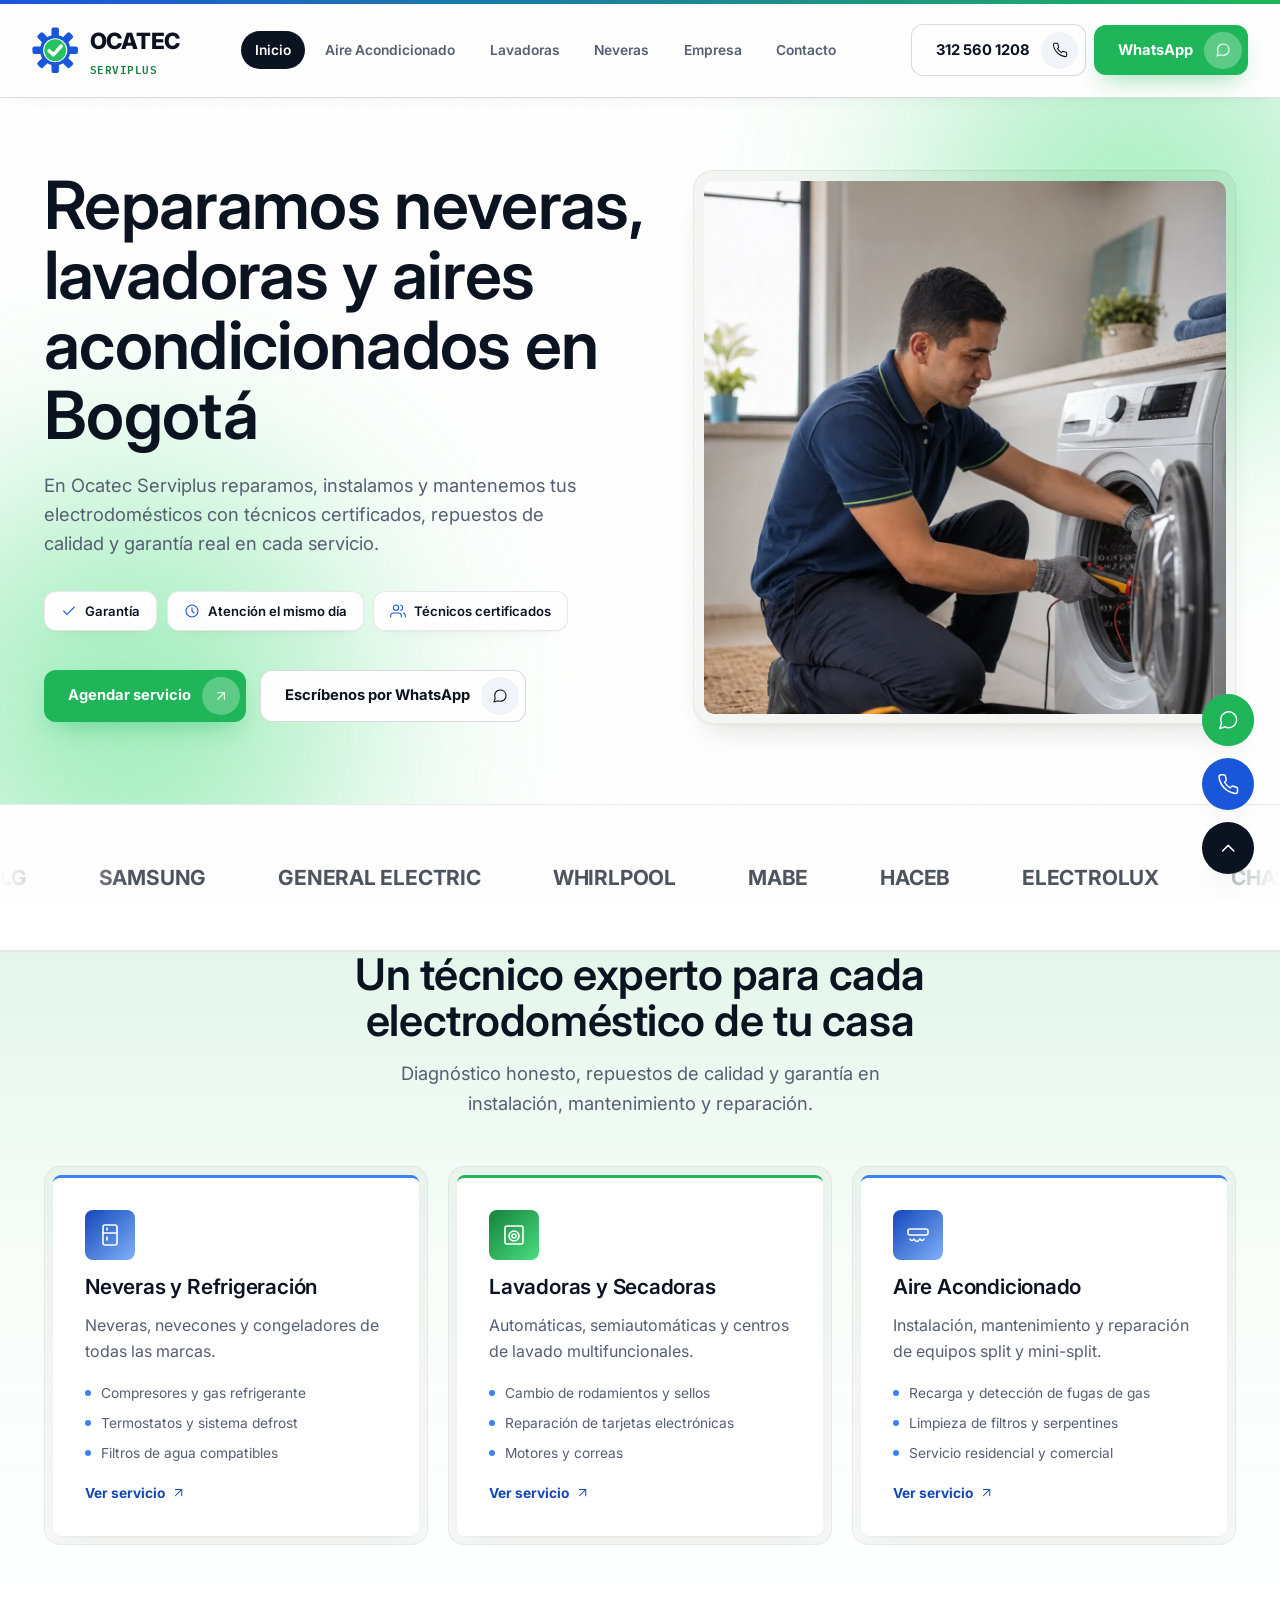
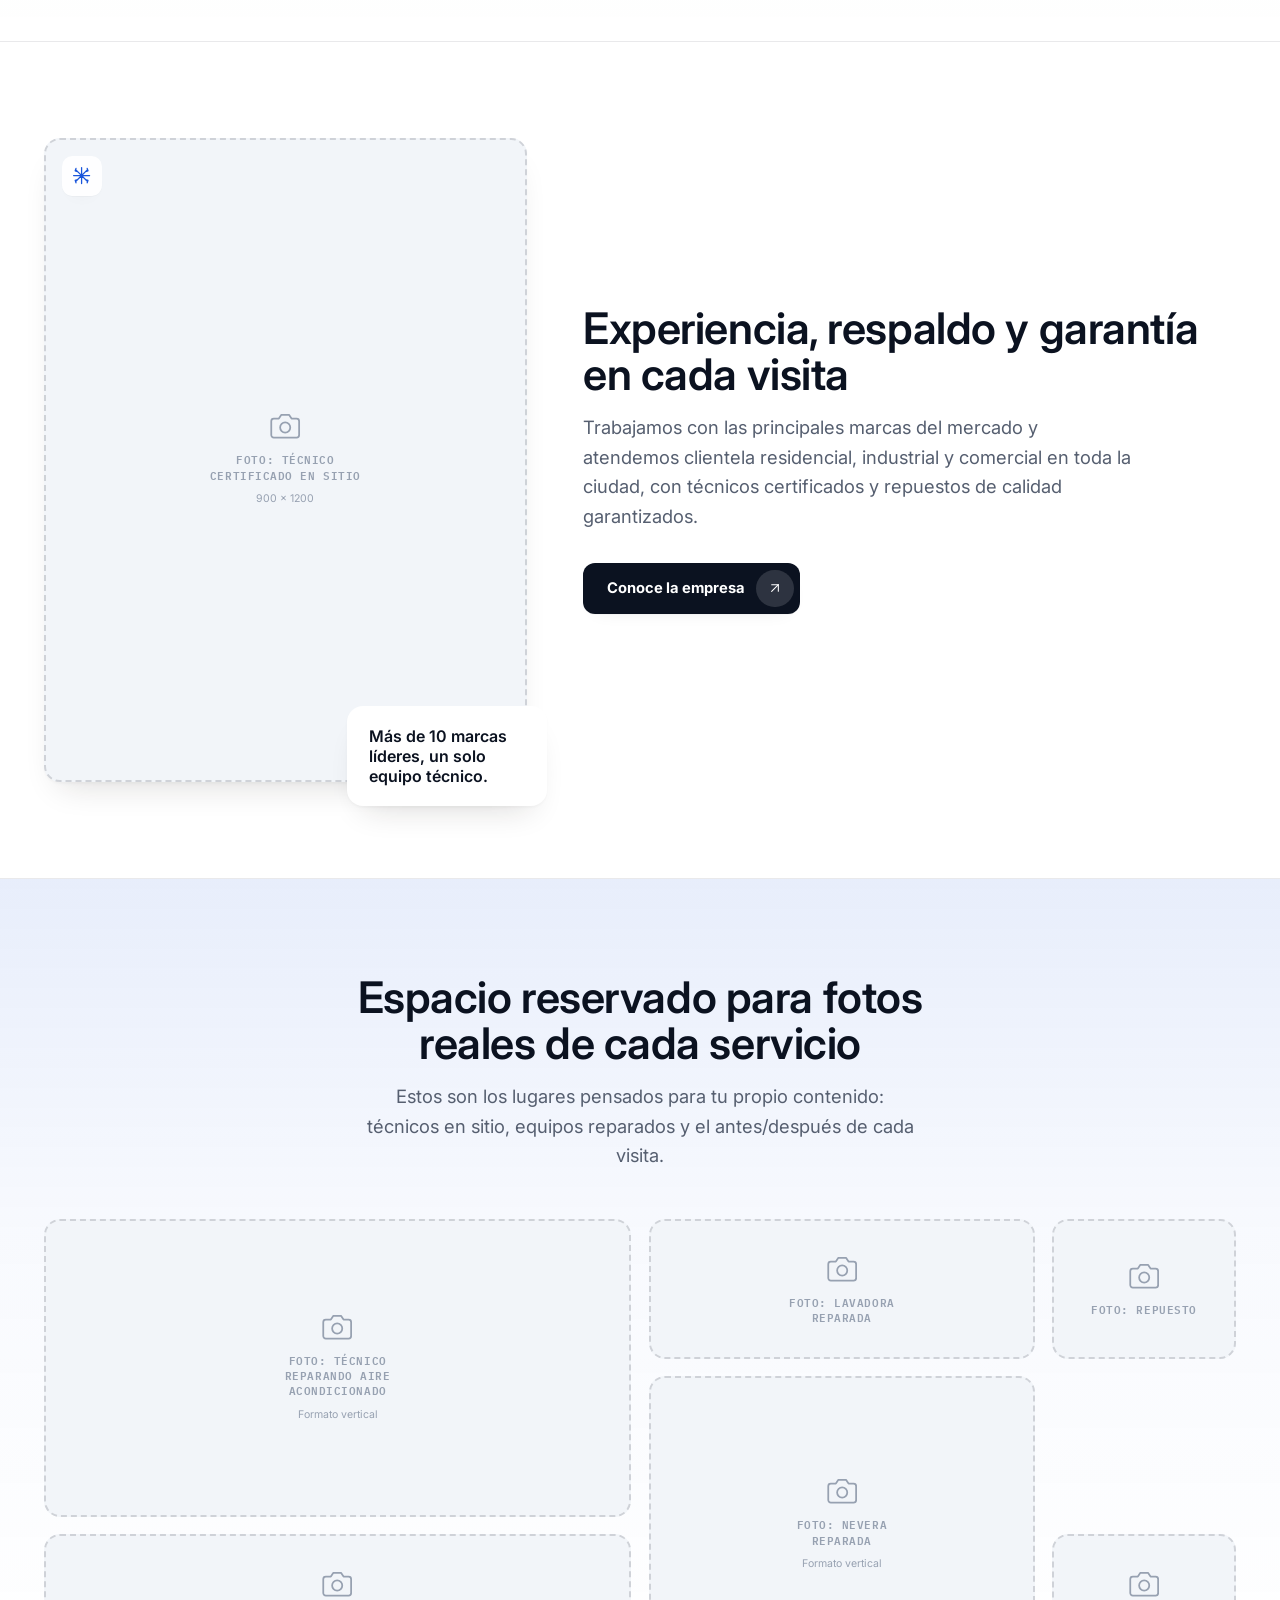
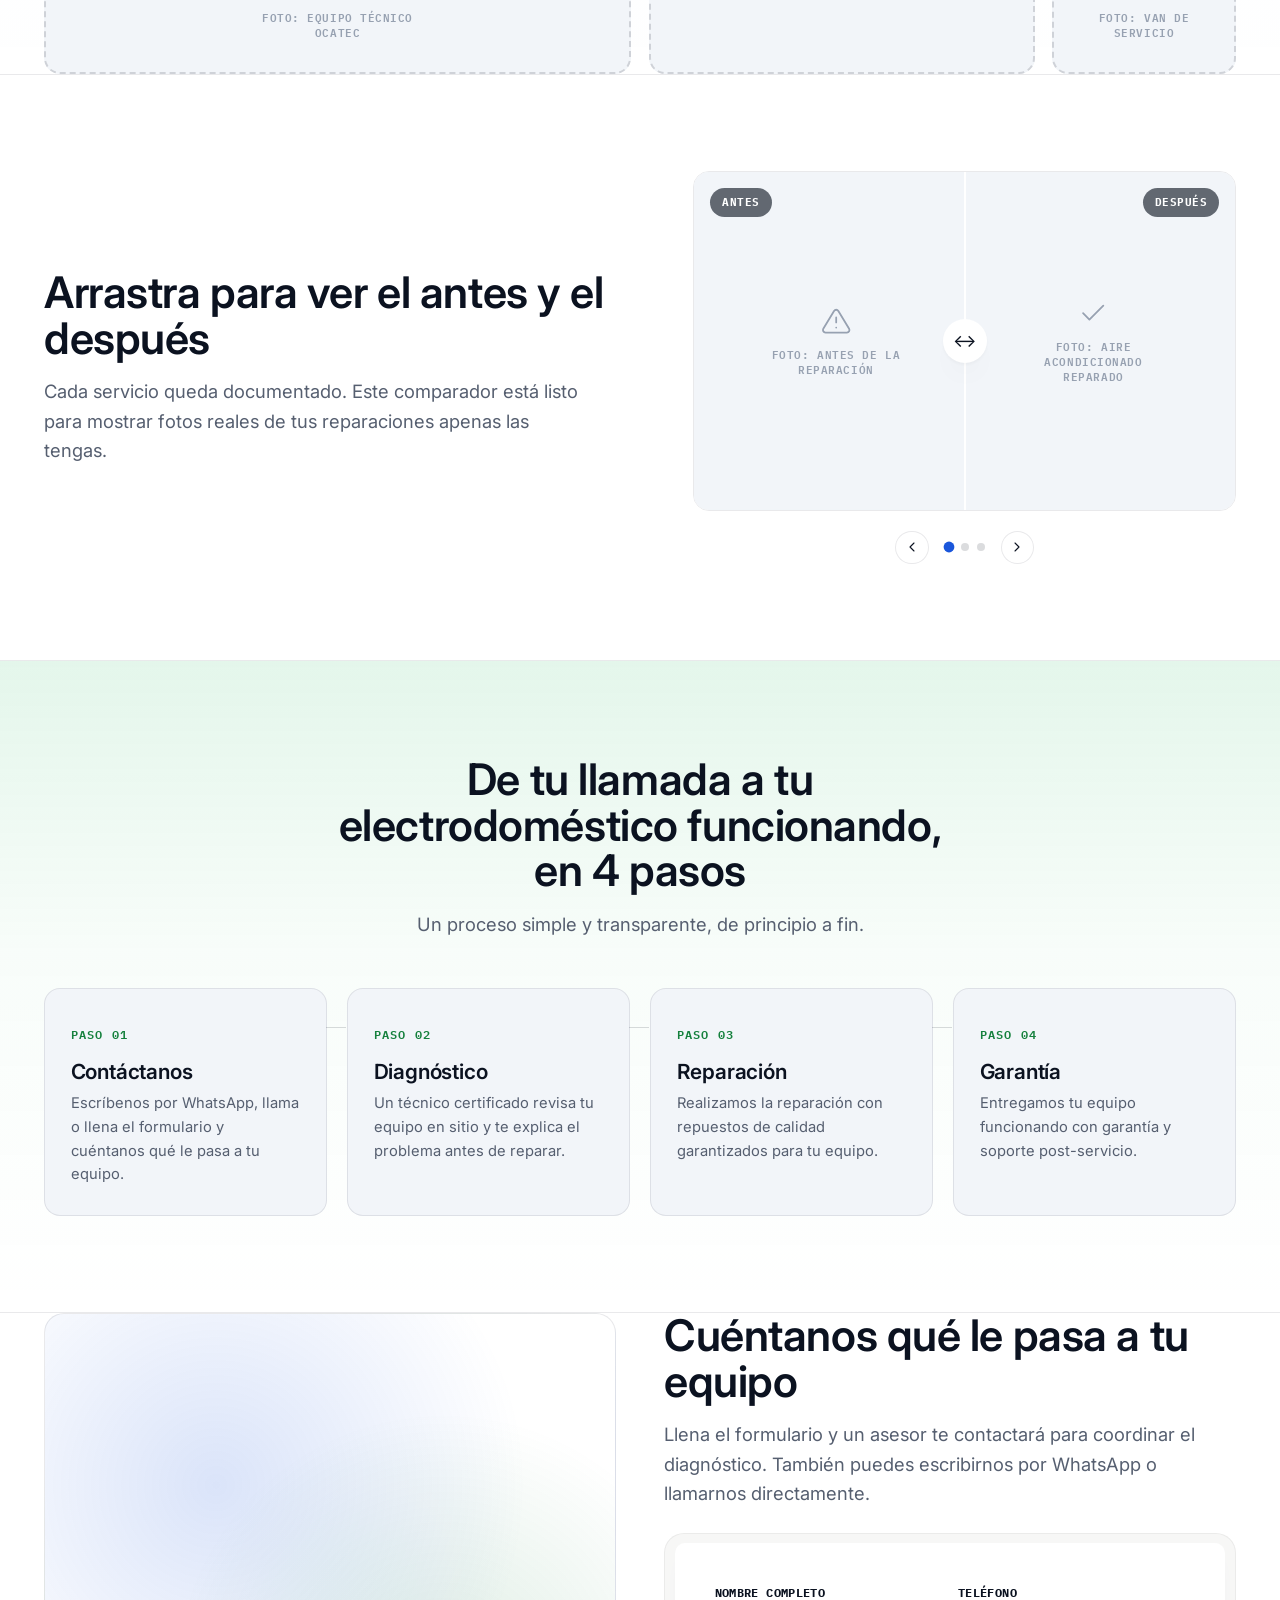
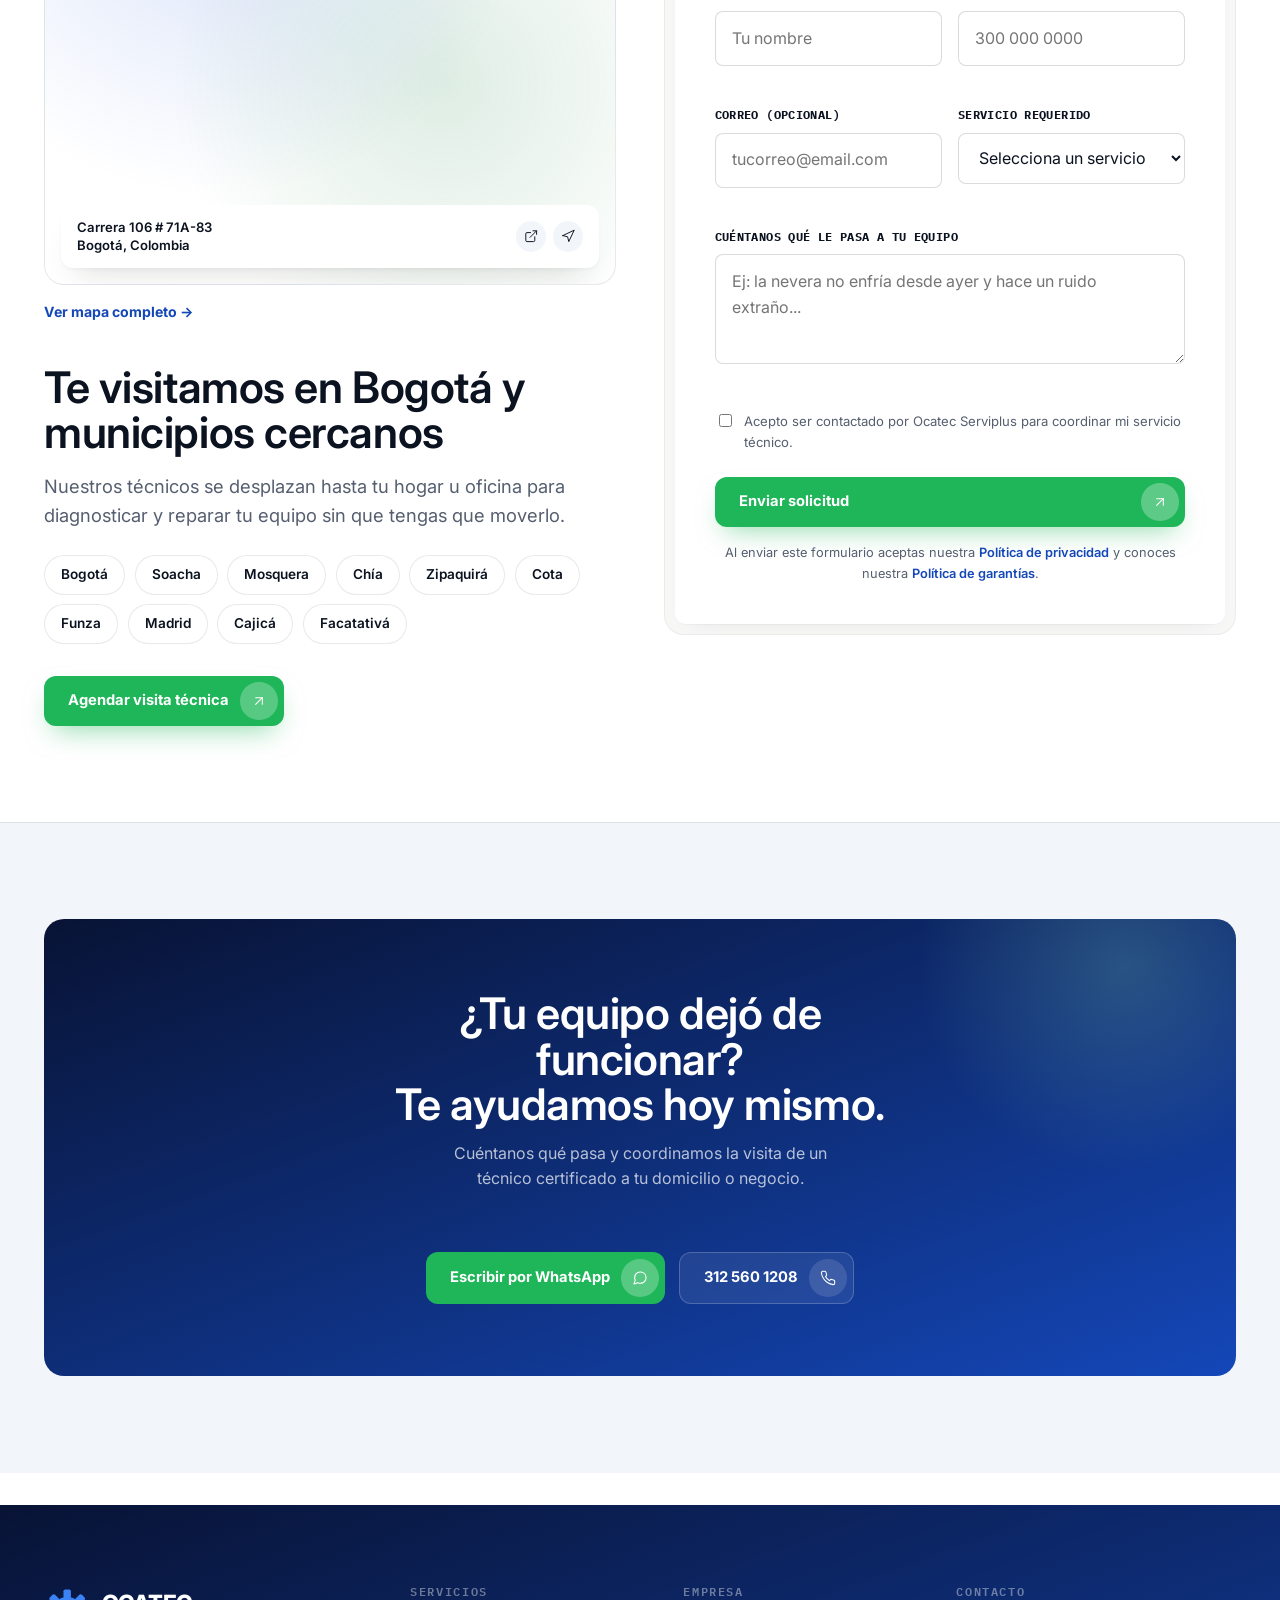
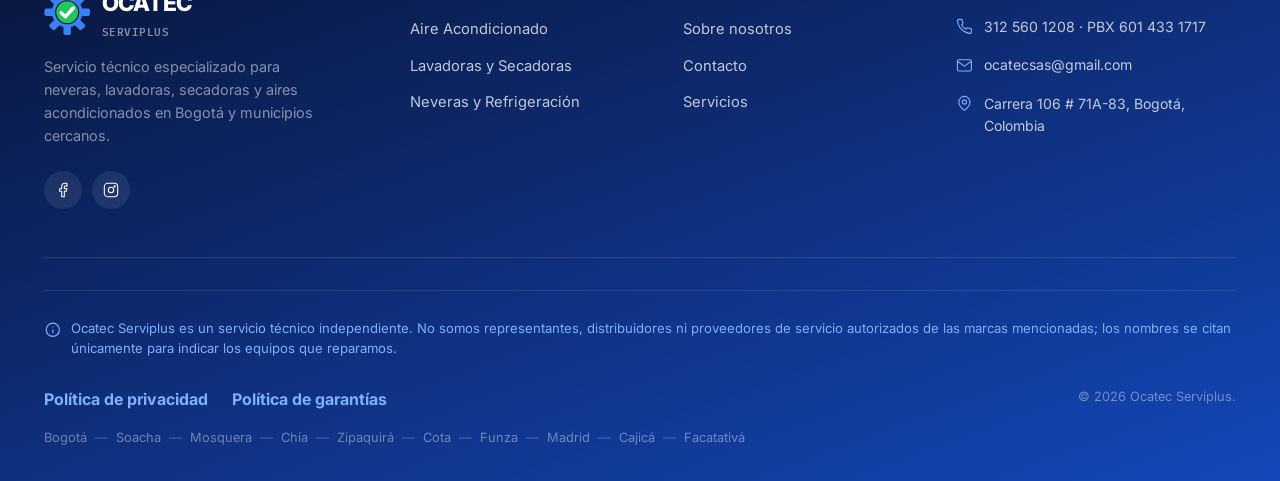
==== commit 711d2176: "Show the real technician photo in the desktop hero box too Co-Authored-By: Claude Sonnet 5 <noreply@" ====
--- a/index.html
+++ b/index.html
@@ -126,10 +126,8 @@
 
       <div class="hero-visual reveal is-visible">
         <div class="bezel-shell">
-          <div class="photo-slot" style="width:100%; height:100%; border-radius:calc(var(--r-xl) - 0.6rem); border-style:solid; box-shadow:var(--shadow-inner-hi)">
-            <svg class="icon" viewBox="0 0 24 24" style="width:2.2rem;height:2.2rem"><path d="M23 19a2 2 0 0 1-2 2H3a2 2 0 0 1-2-2V8a2 2 0 0 1 2-2h4l2-3h6l2 3h4a2 2 0 0 1 2 2Z"/><circle cx="12" cy="13" r="4"/></svg>
-            <span class="ps-label">Foto: técnico Ocatec en servicio</span>
-            <span class="ps-hint">1000 × 1000</span>
+          <div style="width:100%; height:100%; border-radius:calc(var(--r-xl) - 0.6rem); overflow:hidden; box-shadow:var(--shadow-inner-hi)">
+            <img src="img/hero-mobile.webp" alt="Técnico de Ocatec Serviplus reparando una lavadora" style="width:100%; height:100%; object-fit:cover; object-position:50% 22%">
           </div>
         </div>
       </div>
--- a/css/style.css
+++ b/css/style.css
@@ -157,6 +157,22 @@
   .section-head { margin-bottom: 2rem; }
   .hero { padding: 2.5rem 0 3rem; }
   .page-hero { padding: 2.5rem 0 2rem; }
+
+  /* Homepage hero: swap the placeholder photo box for a full-hero background photo */
+  .hero.glow-field {
+    background-image: linear-gradient(rgba(255, 255, 255, 0.32), rgba(255, 255, 255, 0.78) 78%, #fff), url('../img/hero-mobile.webp');
+    background-size: cover;
+    background-position: center;
+  }
+  .hero .hero-visual { display: none; }
+
+  /* Service-page diagrams: bigger stage and bigger number markers for legibility */
+  .diagram-panel { padding: 1.25rem; gap: 1.1rem; }
+  .diagram-stage { aspect-ratio: 1 / 1; }
+  .diagram-marker circle { r: 11px; }
+  .diagram-marker text { font-size: 9px; }
+  .diagram-legend li { font-size: 0.9rem; gap: 0.6rem; }
+  .diagram-legend .num { width: 1.6rem; height: 1.6rem; font-size: 0.72rem; }
 }
 
 .section-head { max-width: 640px; margin: 0 0 3rem; }
@@ -187,6 +203,22 @@
 }
 
 .glow-field > * { position: relative; z-index: 1; }
+
+/* Extra green wash on all hero sections (desktop) */
+@media (min-width: 961px) {
+  .hero.glow-field::before,
+  .page-hero.glow-field::before {
+    width: 42rem; height: 42rem; top: -14rem; right: -12rem;
+    background: radial-gradient(circle, var(--rust-400), transparent 70%);
+    opacity: 0.6;
+  }
+
+  .hero.glow-field::after,
+  .page-hero.glow-field::after {
+    width: 44rem; height: 44rem; bottom: -16rem; left: -14rem;
+    opacity: 0.65;
+  }
+}
 
 /* ==========================================================================
    Typography helpers
@@ -359,7 +391,7 @@
   .nav-links { display: none; }
   .nav-cta .btn-label { display: none; }
   .nav-cta .btn { padding: 0.4rem; }
-  .nav-burger { display: block; }
+  .nav-burger { display: none; }
 }
 
 /* ==========================================================================
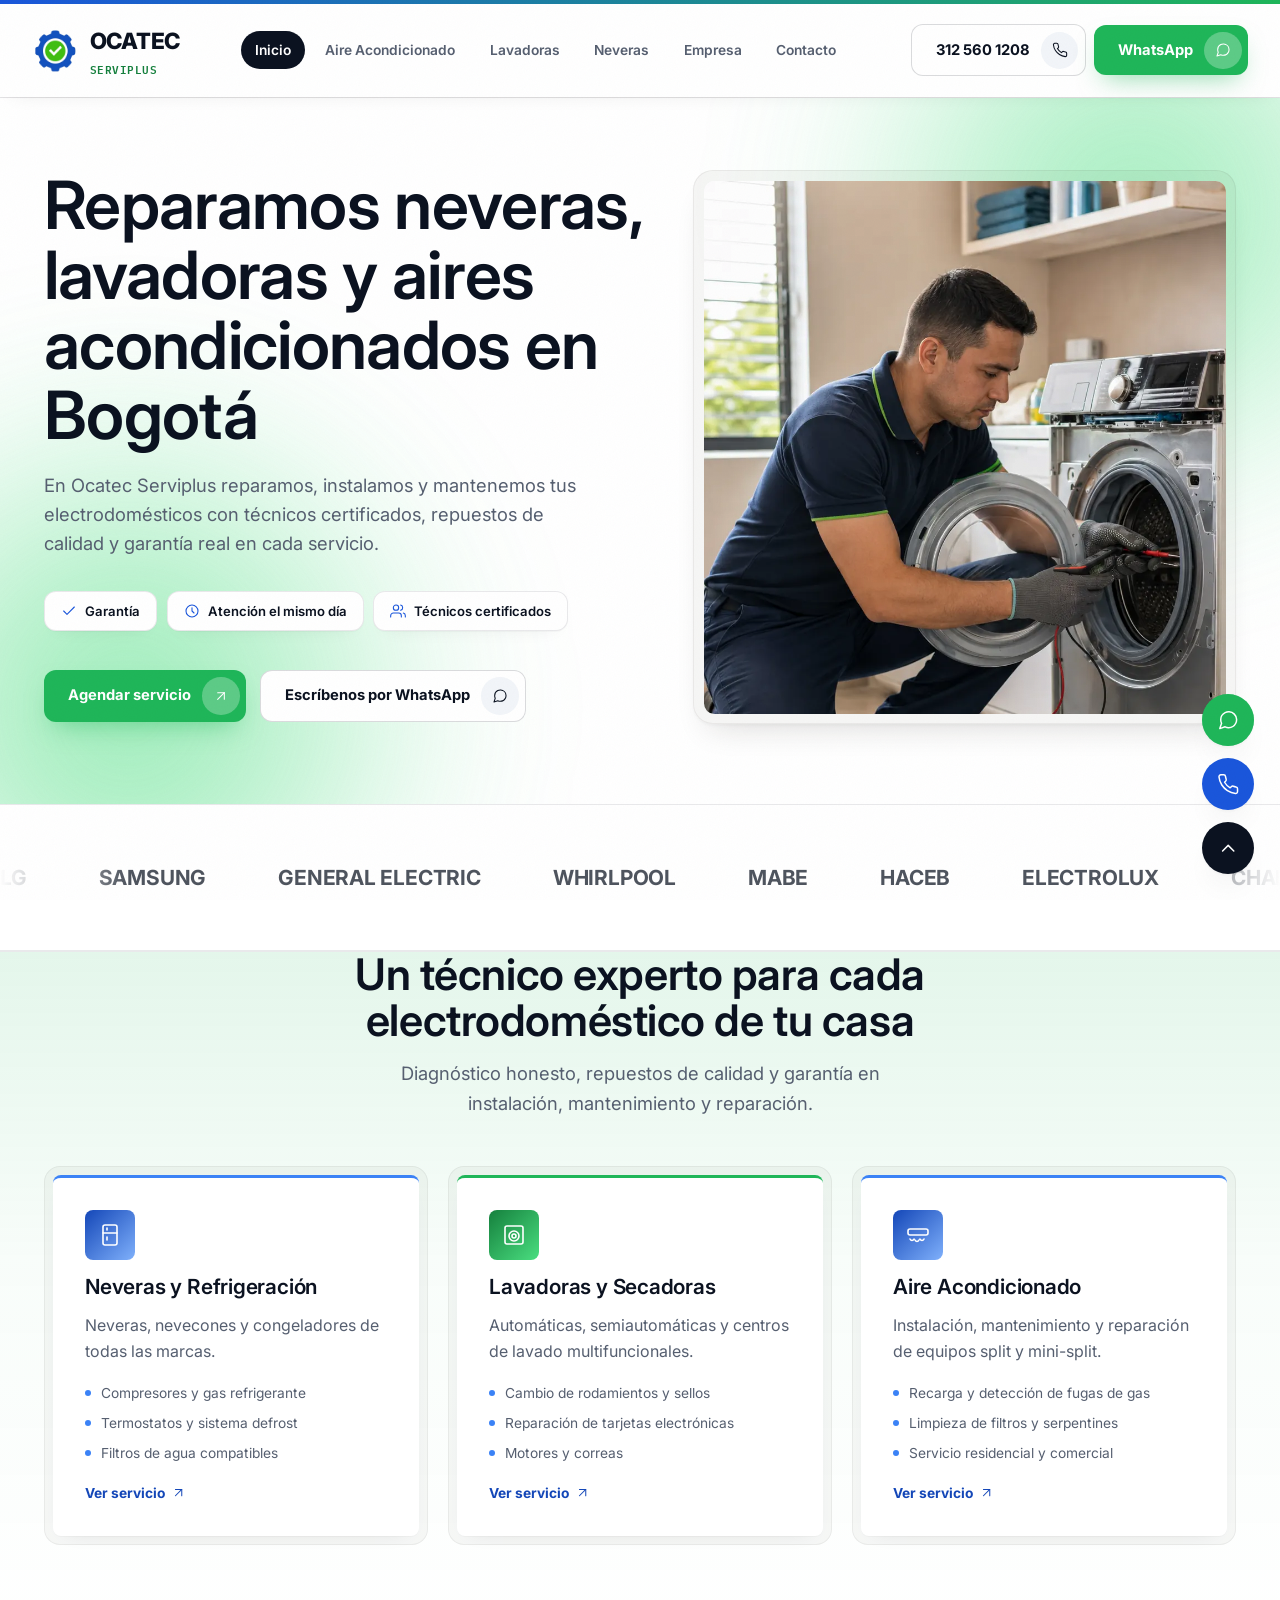
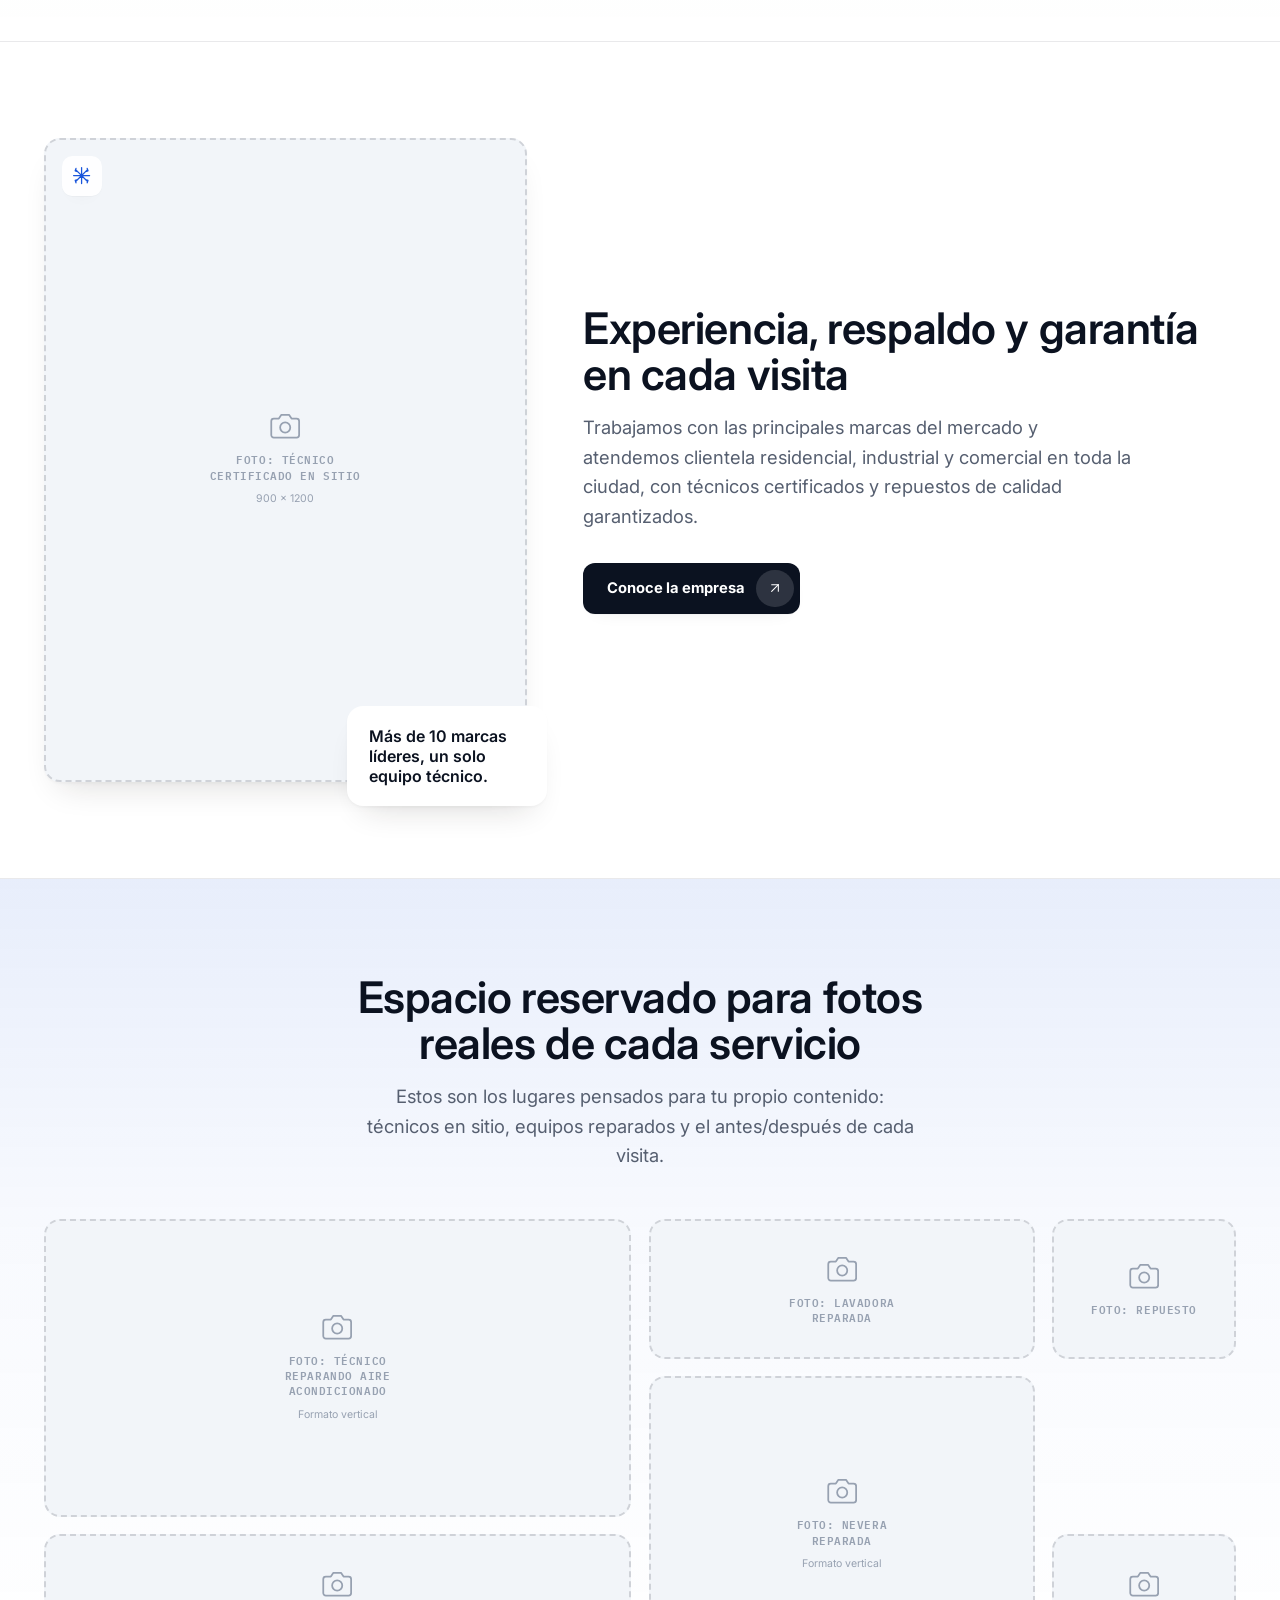
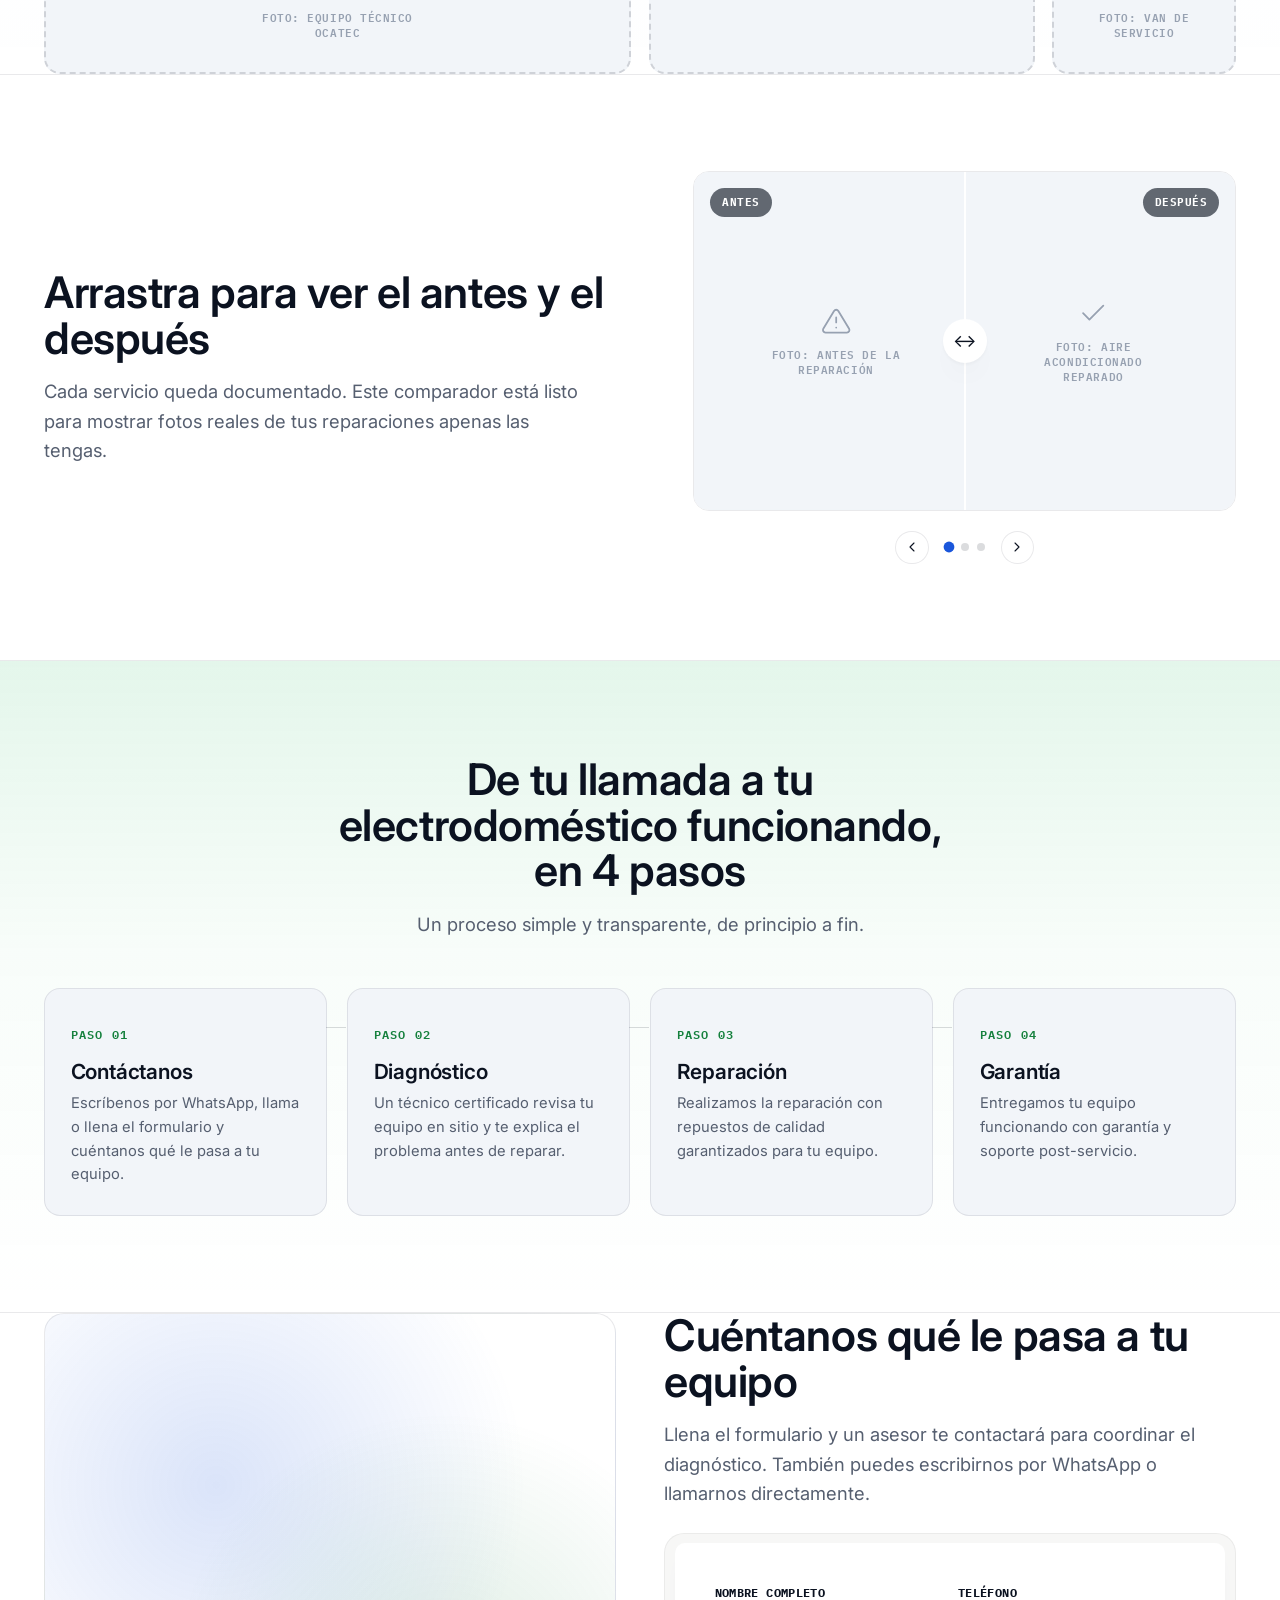
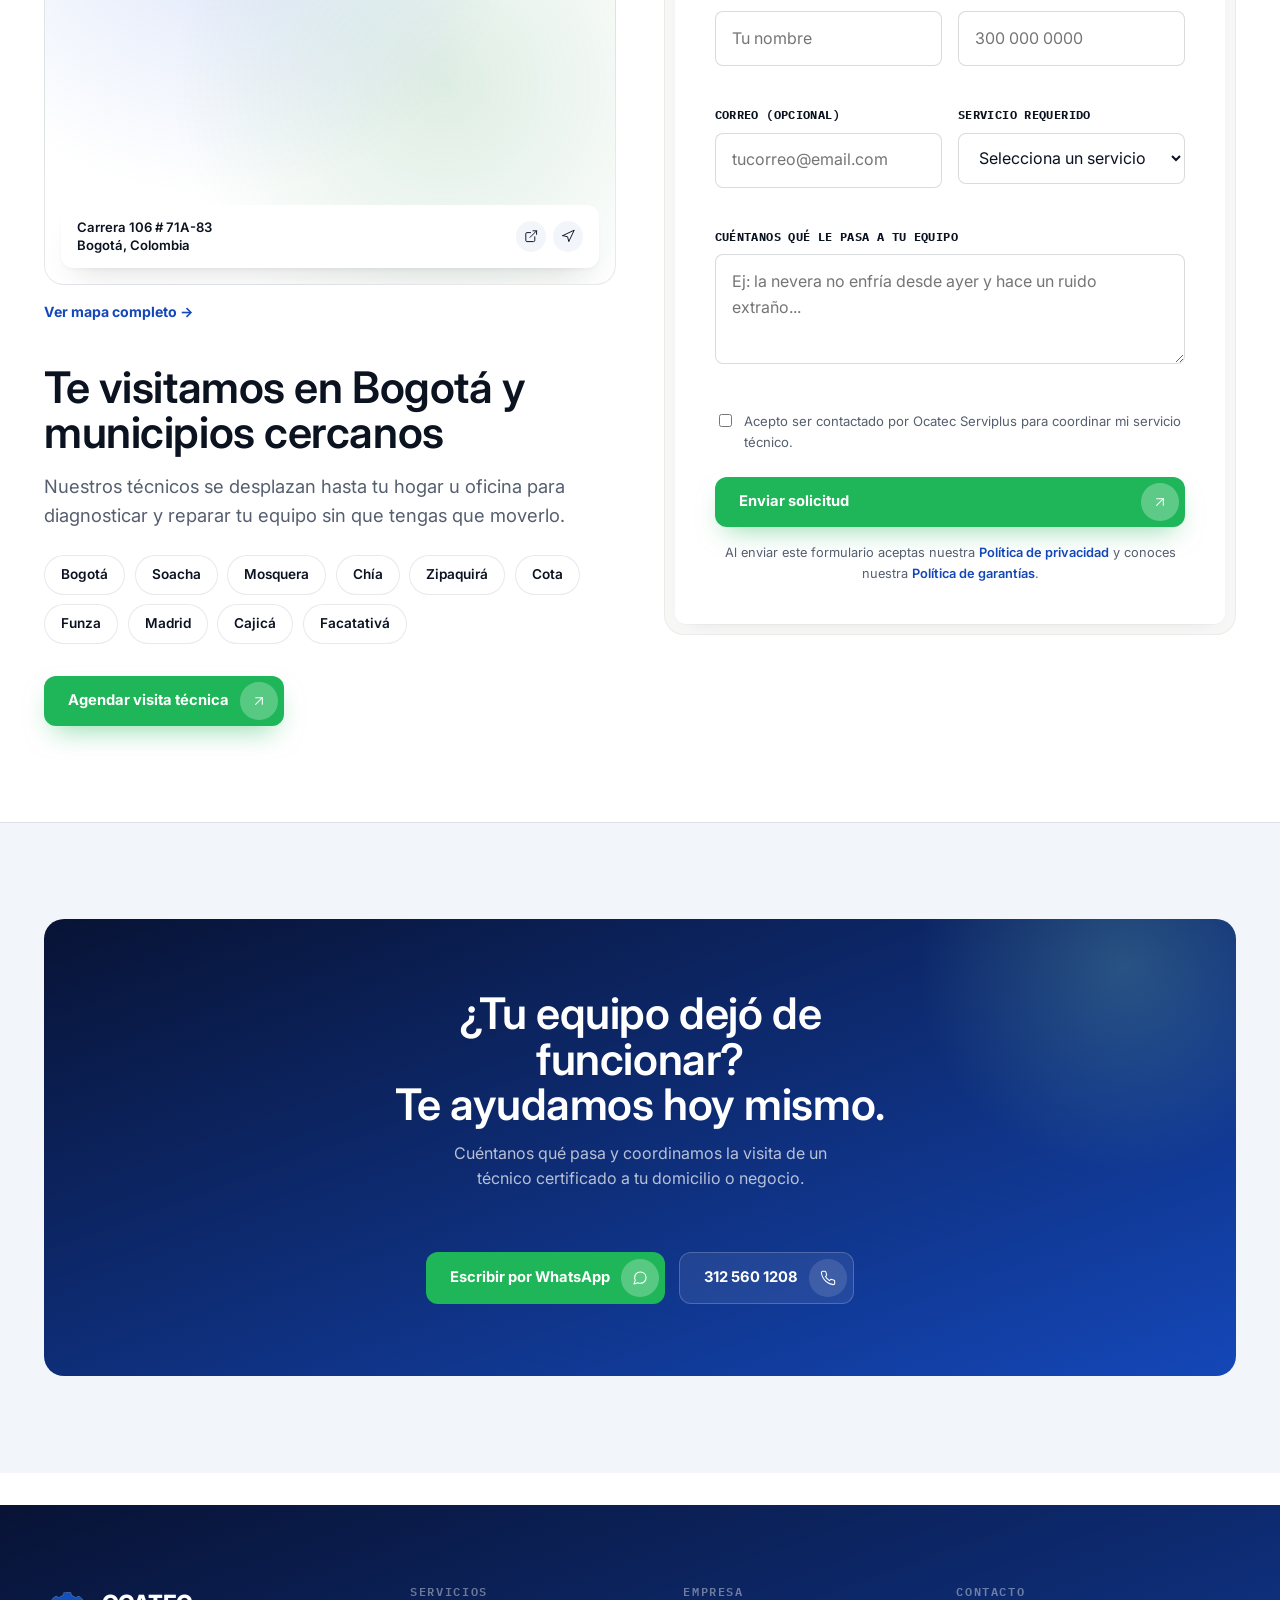
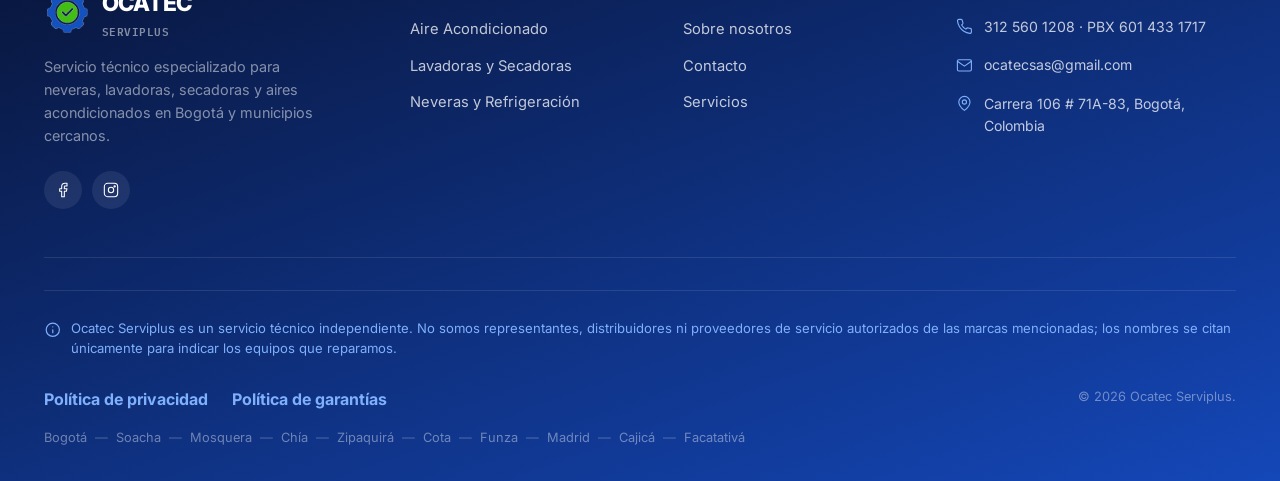
==== commit 9d4a0199: "Replace hand-drawn logo with the real company logo across the site - Crop the official logo mark (ge" ====
--- a/index.html
+++ b/index.html
@@ -15,7 +15,8 @@
 <meta name="twitter:card" content="summary">
 <meta name="twitter:title" content="Reparación de Neveras, Lavadoras y Aires en Bogotá">
 <meta name="twitter:description" content="Servicio técnico especializado para neveras, lavadoras, secadoras y aires acondicionados en Bogotá y municipios cercanos. Técnicos certificados, repuestos de calidad y garantía.">
-<link rel="icon" href="data:image/svg+xml,<svg xmlns=%22http://www.w3.org/2000/svg%22 viewBox=%220 0 100 100%22><g fill=%22%231a56db%22><rect x=%2242%22 y=%221%22 width=%2216%22 height=%2220%22 rx=%224%22/><g transform=%22rotate(45 50 50)%22><rect x=%2242%22 y=%221%22 width=%2216%22 height=%2220%22 rx=%224%22/></g><g transform=%22rotate(90 50 50)%22><rect x=%2242%22 y=%221%22 width=%2216%22 height=%2220%22 rx=%224%22/></g><g transform=%22rotate(135 50 50)%22><rect x=%2242%22 y=%221%22 width=%2216%22 height=%2220%22 rx=%224%22/></g><g transform=%22rotate(180 50 50)%22><rect x=%2242%22 y=%221%22 width=%2216%22 height=%2220%22 rx=%224%22/></g><g transform=%22rotate(225 50 50)%22><rect x=%2242%22 y=%221%22 width=%2216%22 height=%2220%22 rx=%224%22/></g><g transform=%22rotate(270 50 50)%22><rect x=%2242%22 y=%221%22 width=%2216%22 height=%2220%22 rx=%224%22/></g><g transform=%22rotate(315 50 50)%22><rect x=%2242%22 y=%221%22 width=%2216%22 height=%2220%22 rx=%224%22/></g><circle cx=%2250%22 cy=%2250%22 r=%2233%22/></g><circle cx=%2250%22 cy=%2250%22 r=%2226%22 fill=%22%23fff%22/><circle cx=%2250%22 cy=%2250%22 r=%2223.5%22 fill=%22%2322c55e%22/><path d=%22M37 51 l9 9 17-19%22 stroke=%22%23fff%22 stroke-width=%227.5%22 fill=%22none%22 stroke-linecap=%22round%22 stroke-linejoin=%22round%22/></svg>">
+<link rel="icon" type="image/png" href="img/favicon.png">
+<link rel="apple-touch-icon" href="img/apple-touch-icon.png">
 <link rel="preconnect" href="https://fonts.googleapis.com">
 <link rel="preconnect" href="https://fonts.gstatic.com" crossorigin>
 <link rel="stylesheet" href="https://fonts.googleapis.com/css2?family=Inter:wght@400;500;600;700;800;900&family=IBM+Plex+Mono:wght@400;500;600&display=swap">
@@ -50,9 +51,7 @@
 <div class="nav-wrap">
   <nav class="nav">
     <a href="index.html" class="nav-logo">
-      <span class="nav-logo-mark">
-        <svg viewBox="0 0 100 100"><g fill="#1a56db"><rect x="42" y="1" width="16" height="20" rx="4"/><g transform="rotate(45 50 50)"><rect x="42" y="1" width="16" height="20" rx="4"/></g><g transform="rotate(90 50 50)"><rect x="42" y="1" width="16" height="20" rx="4"/></g><g transform="rotate(135 50 50)"><rect x="42" y="1" width="16" height="20" rx="4"/></g><g transform="rotate(180 50 50)"><rect x="42" y="1" width="16" height="20" rx="4"/></g><g transform="rotate(225 50 50)"><rect x="42" y="1" width="16" height="20" rx="4"/></g><g transform="rotate(270 50 50)"><rect x="42" y="1" width="16" height="20" rx="4"/></g><g transform="rotate(315 50 50)"><rect x="42" y="1" width="16" height="20" rx="4"/></g><circle cx="50" cy="50" r="33"/></g><circle cx="50" cy="50" r="26" fill="#fff"/><circle cx="50" cy="50" r="23.5" fill="#22c55e"/><path d="M37 51 l9 9 17-19" stroke="#fff" stroke-width="7.5" fill="none" stroke-linecap="round" stroke-linejoin="round"/></svg>
-      </span>
+      <span class="nav-logo-mark"><img src="img/logo-mark.png" alt="Ocatec Serviplus" loading="lazy"></span>
       <span>OCATEC<span class="sub">Serviplus</span></span>
     </a>
 
@@ -545,9 +544,7 @@
     <div class="footer-grid">
       <div class="footer-brand">
         <a href="index.html" class="nav-logo">
-          <span class="nav-logo-mark">
-            <svg viewBox="0 0 100 100"><g fill="#3b82f6"><rect x="42" y="1" width="16" height="20" rx="4"/><g transform="rotate(45 50 50)"><rect x="42" y="1" width="16" height="20" rx="4"/></g><g transform="rotate(90 50 50)"><rect x="42" y="1" width="16" height="20" rx="4"/></g><g transform="rotate(135 50 50)"><rect x="42" y="1" width="16" height="20" rx="4"/></g><g transform="rotate(180 50 50)"><rect x="42" y="1" width="16" height="20" rx="4"/></g><g transform="rotate(225 50 50)"><rect x="42" y="1" width="16" height="20" rx="4"/></g><g transform="rotate(270 50 50)"><rect x="42" y="1" width="16" height="20" rx="4"/></g><g transform="rotate(315 50 50)"><rect x="42" y="1" width="16" height="20" rx="4"/></g><circle cx="50" cy="50" r="33"/></g><circle cx="50" cy="50" r="26" fill="#0a1730"/><circle cx="50" cy="50" r="23.5" fill="#22c55e"/><path d="M37 51 l9 9 17-19" stroke="#fff" stroke-width="7.5" fill="none" stroke-linecap="round" stroke-linejoin="round"/></svg>
-          </span>
+          <span class="nav-logo-mark"><img src="img/logo-mark.png" alt="Ocatec Serviplus" loading="lazy"></span>
           <span>OCATEC<span class="sub" style="color:rgba(255,255,255,0.5)">Serviplus</span></span>
         </a>
         <p>Servicio técnico especializado para neveras, lavadoras, secadoras y aires acondicionados en Bogotá y municipios cercanos.</p>
--- a/css/style.css
+++ b/css/style.css
@@ -158,13 +158,37 @@
   .hero { padding: 2.5rem 0 3rem; }
   .page-hero { padding: 2.5rem 0 2rem; }
 
-  /* Homepage hero: swap the placeholder photo box for a full-hero background photo */
+  /* Homepage hero: swap the placeholder photo box for a full-hero background photo,
+     with matching light text/buttons so copy stays readable over the image */
   .hero.glow-field {
-    background-image: linear-gradient(rgba(255, 255, 255, 0.32), rgba(255, 255, 255, 0.78) 78%, #fff), url('../img/hero-mobile.webp');
+    background-image: linear-gradient(180deg, rgba(8, 19, 40, 0.32), rgba(8, 19, 40, 0.6) 55%, rgba(8, 19, 40, 0.72)), url('../img/hero-mobile.webp');
     background-size: cover;
-    background-position: center;
+    background-position: center top;
   }
+  .hero.glow-field::before,
+  .hero.glow-field::after { display: none; }
   .hero .hero-visual { display: none; }
+
+  .hero h1 { color: #fff; }
+  .hero .lede { color: rgba(255, 255, 255, 0.88); }
+
+  .hero .hero-badge {
+    background: rgba(255, 255, 255, 0.14);
+    border-color: rgba(255, 255, 255, 0.3);
+    color: #fff;
+    backdrop-filter: blur(6px);
+    -webkit-backdrop-filter: blur(6px);
+  }
+  .hero .hero-badge .icon { color: var(--rust-400); }
+
+  .hero .btn-ghost {
+    background: rgba(255, 255, 255, 0.14);
+    border-color: rgba(255, 255, 255, 0.4);
+    color: #fff;
+    backdrop-filter: blur(6px);
+    -webkit-backdrop-filter: blur(6px);
+  }
+  .hero .btn-ghost .btn-icon { background: rgba(255, 255, 255, 0.18); color: #fff; }
 
   /* Service-page diagrams: bigger stage and bigger number markers for legibility */
   .diagram-panel { padding: 1.25rem; gap: 1.1rem; }
@@ -341,7 +365,8 @@
   display: flex; align-items: center; justify-content: center;
 }
 
-.nav-logo-mark svg { width: 100%; height: 100%; }
+.nav-logo-mark svg,
+.nav-logo-mark img { width: 100%; height: 100%; object-fit: contain; }
 
 .nav-logo span.sub { display: block; font-family: var(--font-mono); font-weight: 600; font-size: 0.68rem; color: var(--rust-600); letter-spacing: 0.05em; margin-top: 1px; text-transform: uppercase; }
 
@@ -900,11 +925,10 @@
 }
 
 @media (max-width: 640px) {
-  .fab-stack { right: 1.1rem; gap: 0.6rem; opacity: 0; pointer-events: none; transition: opacity 220ms var(--ease-out); }
-  .fab-stack.is-visible { opacity: 1; pointer-events: auto; }
+  .fab-stack { right: 1.1rem; gap: 0.6rem; }
   .fab { width: 2.75rem; height: 2.75rem; }
   .fab .icon { width: 1.2rem; height: 1.2rem; }
-  .fab-call, .fab-top { display: none; }
+  .fab-top { display: none; }
 }
 
 /* ==========================================================================
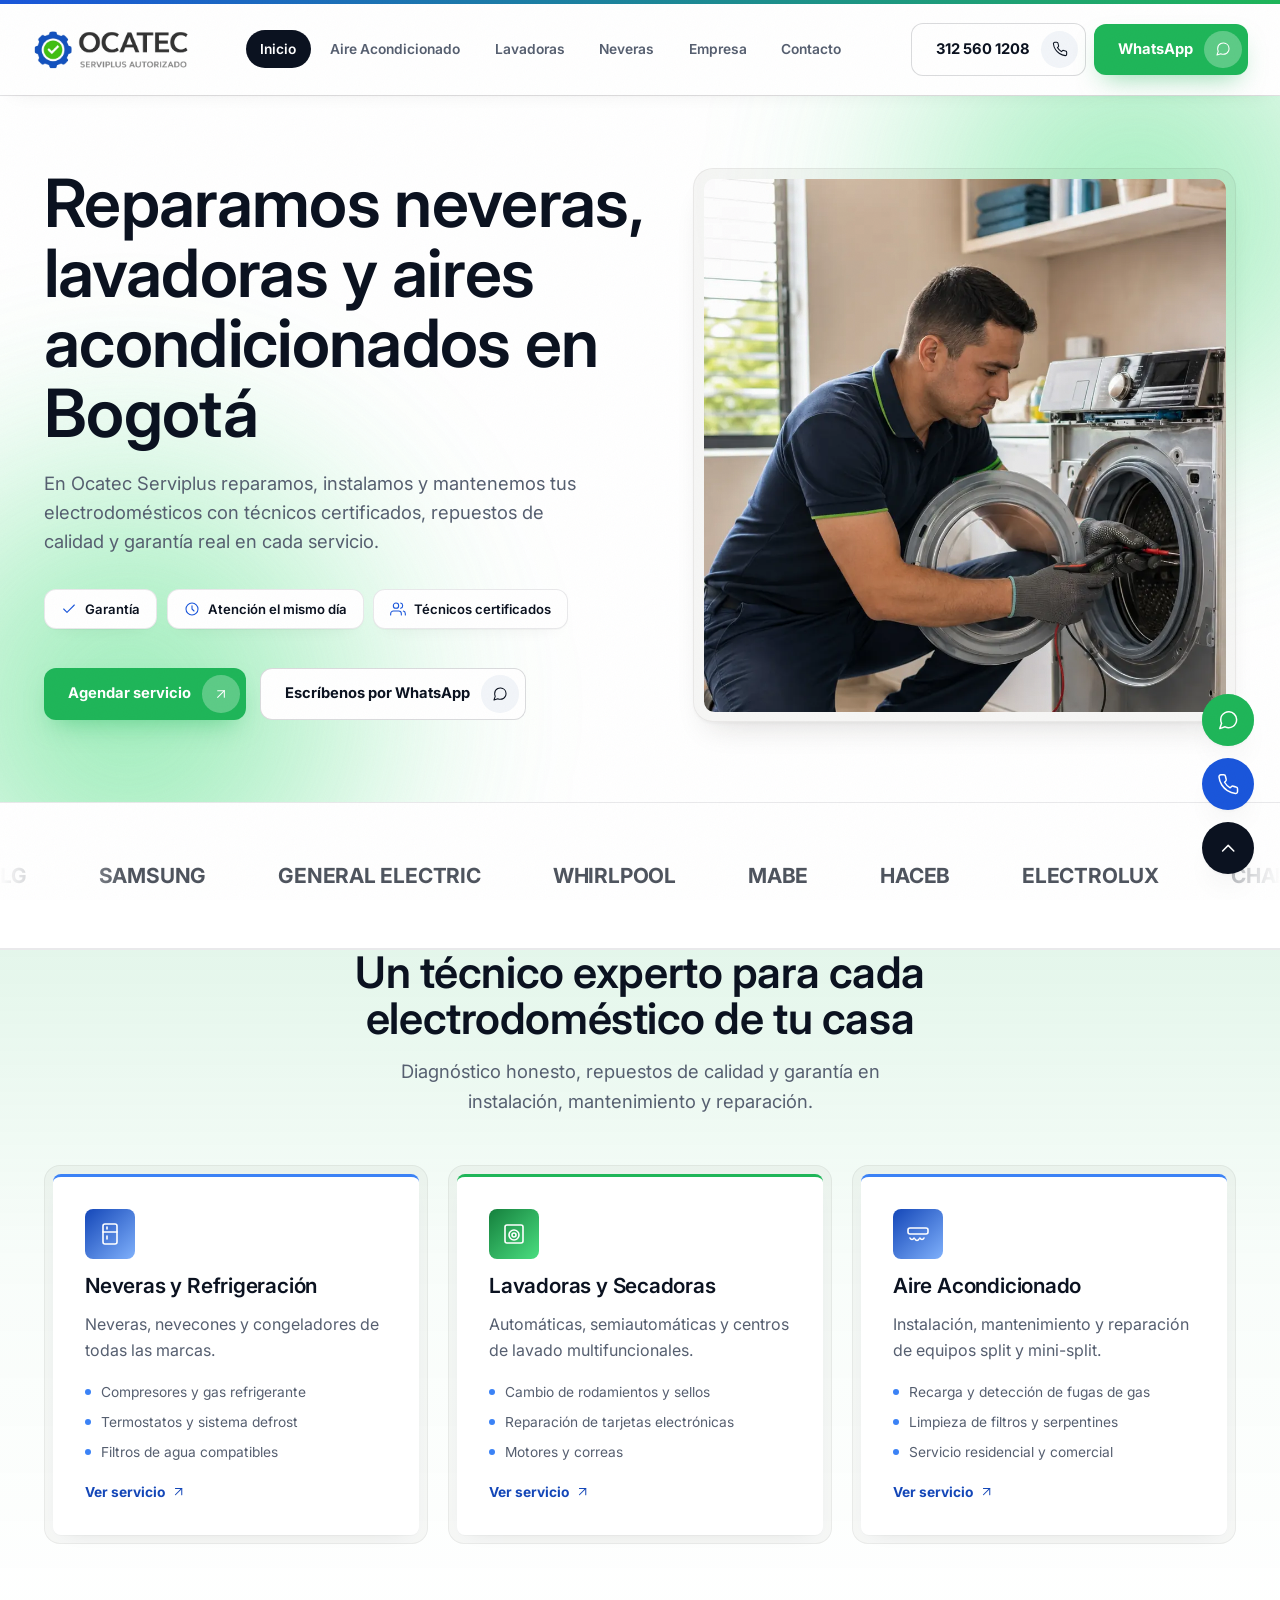
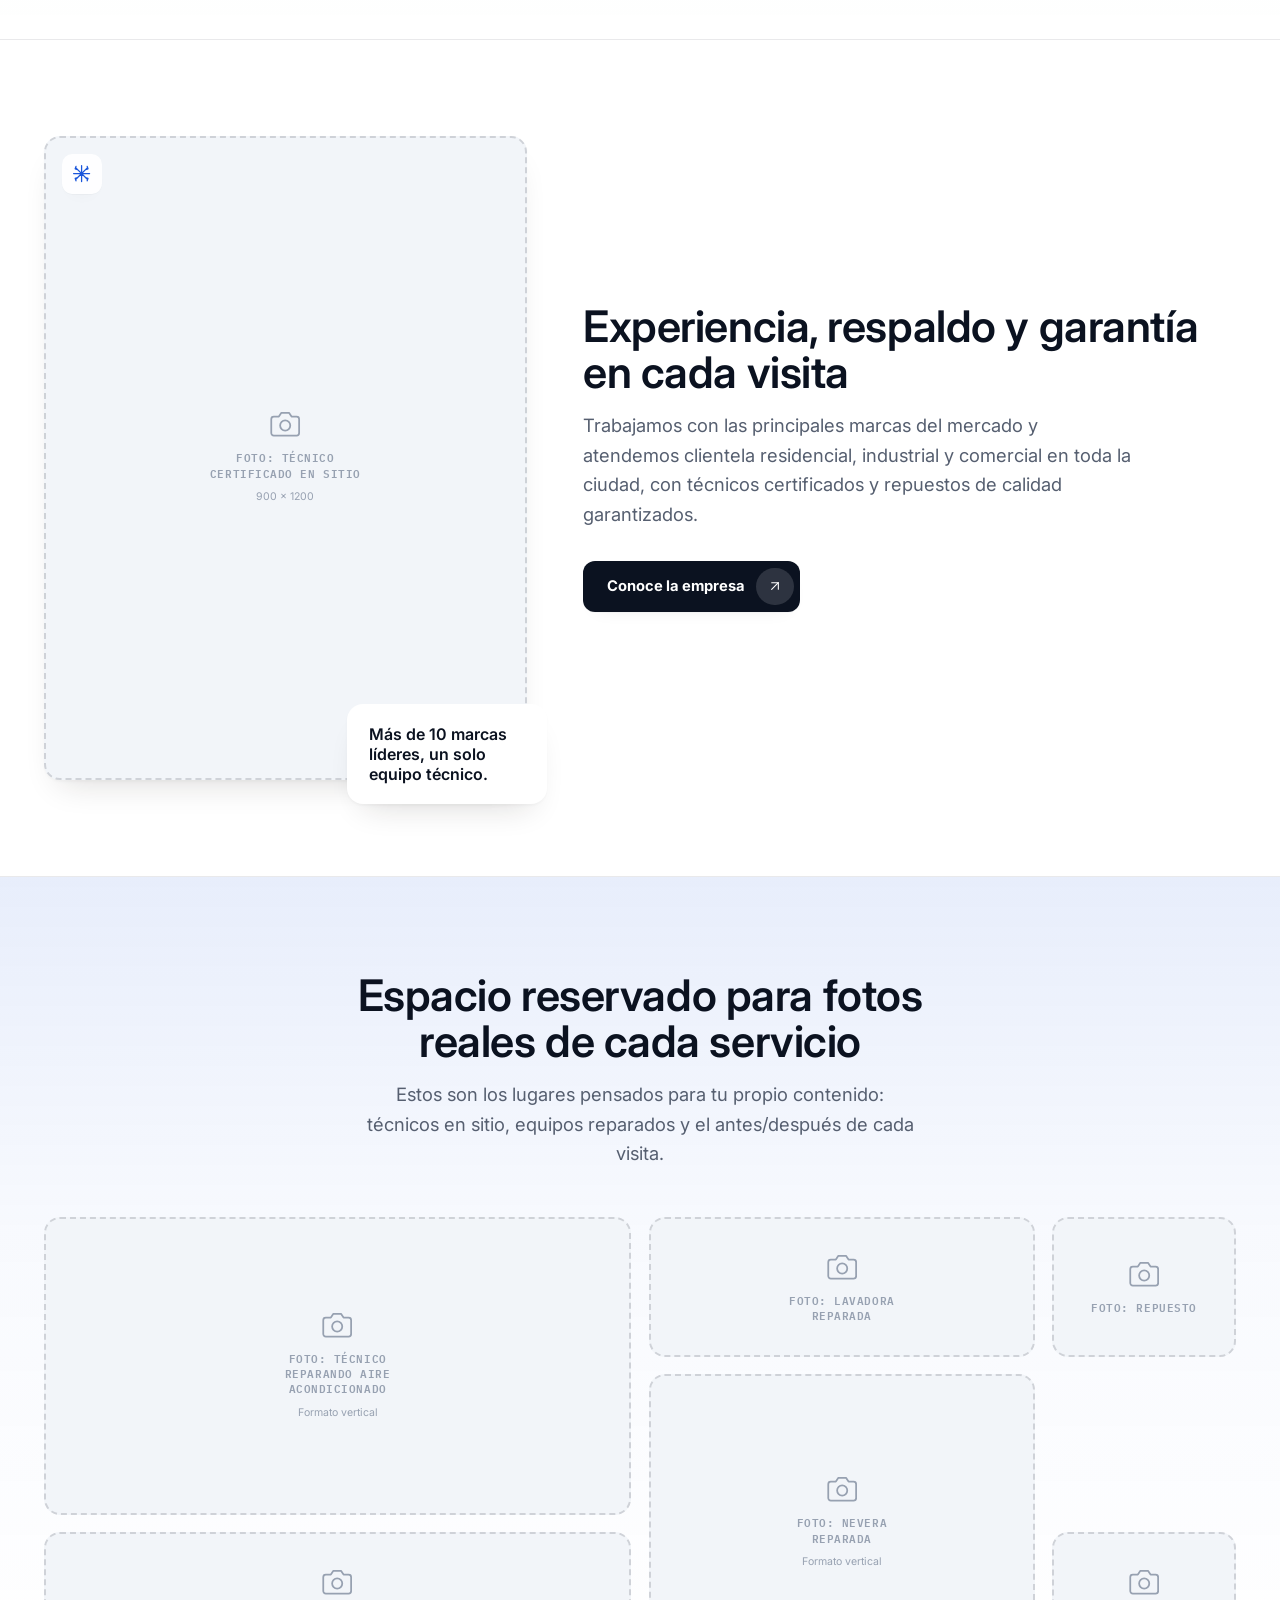
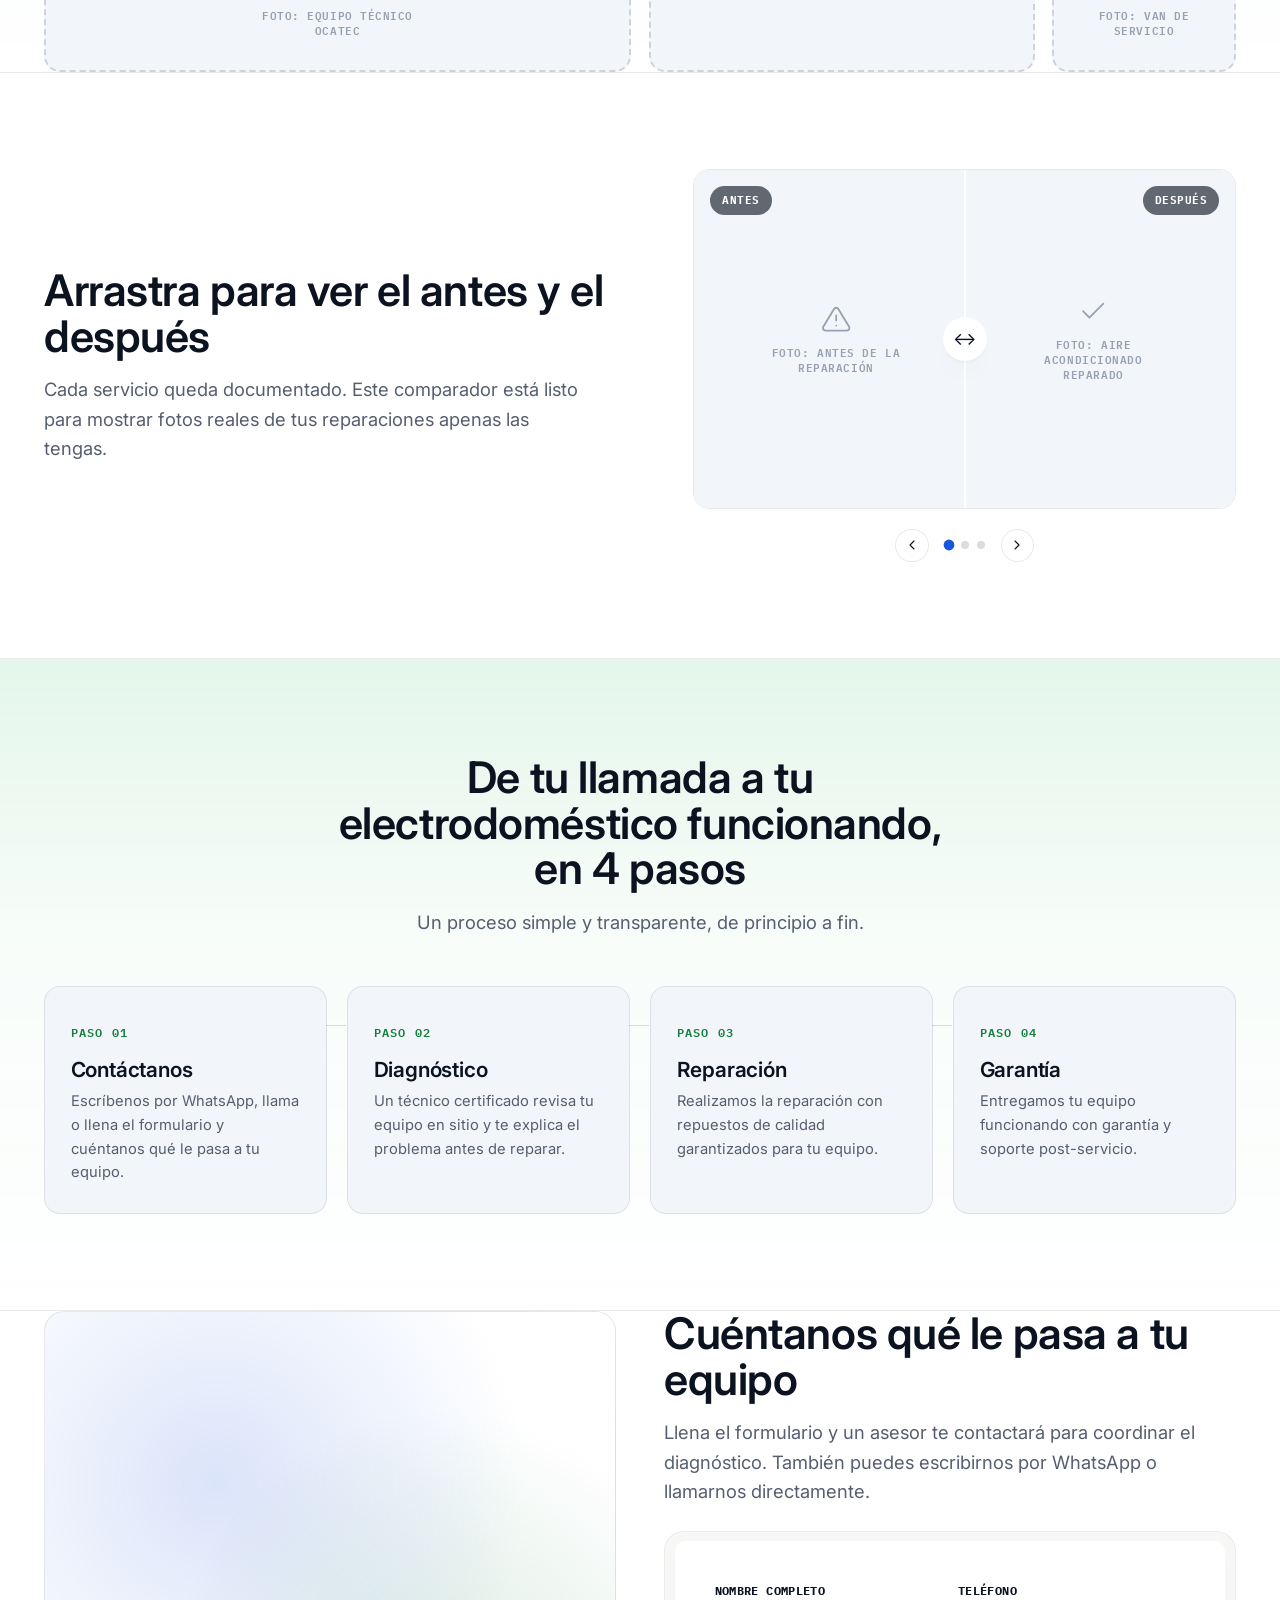
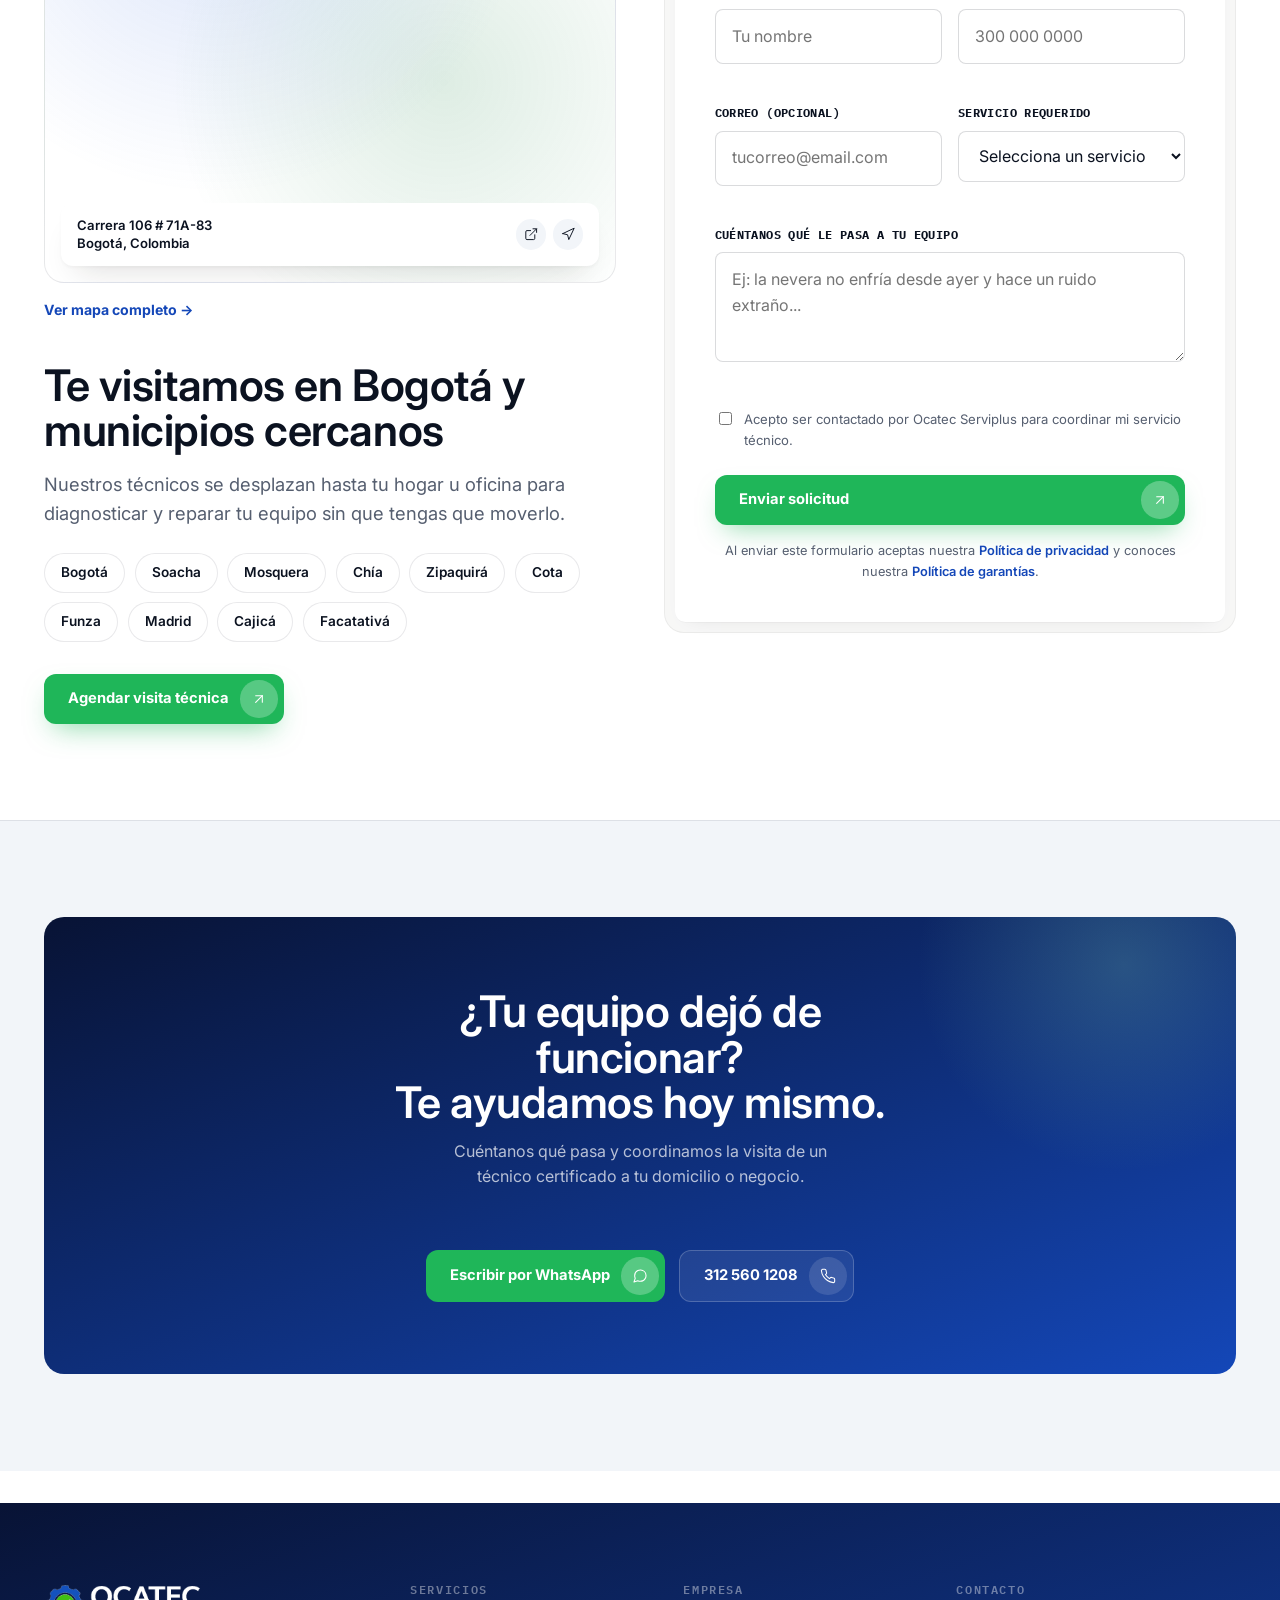
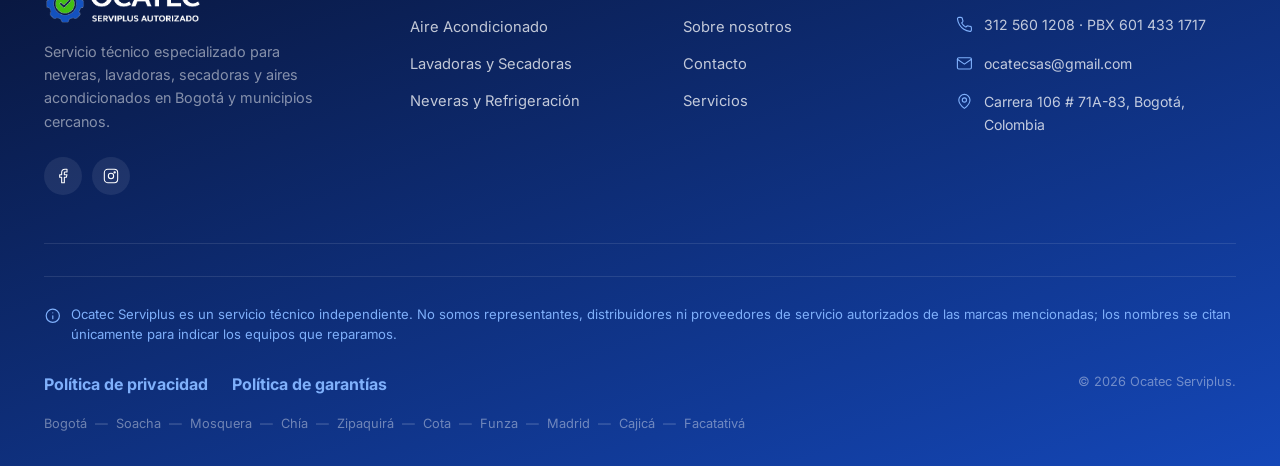
==== commit 7f22d5b9: "Use the full logo (icon + wordmark) exactly as provided, site-wide Replace the icon-only mark plus s" ====
--- a/index.html
+++ b/index.html
@@ -51,8 +51,7 @@
 <div class="nav-wrap">
   <nav class="nav">
     <a href="index.html" class="nav-logo">
-      <span class="nav-logo-mark"><img src="img/logo-mark.png" alt="Ocatec Serviplus" loading="lazy"></span>
-      <span>OCATEC<span class="sub">Serviplus</span></span>
+      <img class="nav-logo-full" src="img/logo-full.png" alt="Ocatec Serviplus - Serviplus Autorizado" loading="eager">
     </a>
 
     <div class="nav-links">
@@ -544,8 +543,7 @@
     <div class="footer-grid">
       <div class="footer-brand">
         <a href="index.html" class="nav-logo">
-          <span class="nav-logo-mark"><img src="img/logo-mark.png" alt="Ocatec Serviplus" loading="lazy"></span>
-          <span>OCATEC<span class="sub" style="color:rgba(255,255,255,0.5)">Serviplus</span></span>
+          <img class="nav-logo-full" src="img/logo-full-light.png" alt="Ocatec Serviplus - Serviplus Autorizado" loading="lazy">
         </a>
         <p>Servicio técnico especializado para neveras, lavadoras, secadoras y aires acondicionados en Bogotá y municipios cercanos.</p>
         <div class="footer-social">
--- a/css/style.css
+++ b/css/style.css
@@ -368,6 +368,8 @@
 .nav-logo-mark svg,
 .nav-logo-mark img { width: 100%; height: 100%; object-fit: contain; }
 
+.nav-logo-full { height: 2.6rem; width: auto; display: block; }
+
 .nav-logo span.sub { display: block; font-family: var(--font-mono); font-weight: 600; font-size: 0.68rem; color: var(--rust-600); letter-spacing: 0.05em; margin-top: 1px; text-transform: uppercase; }
 
 .nav-links { display: flex; align-items: center; gap: 0.35rem; }
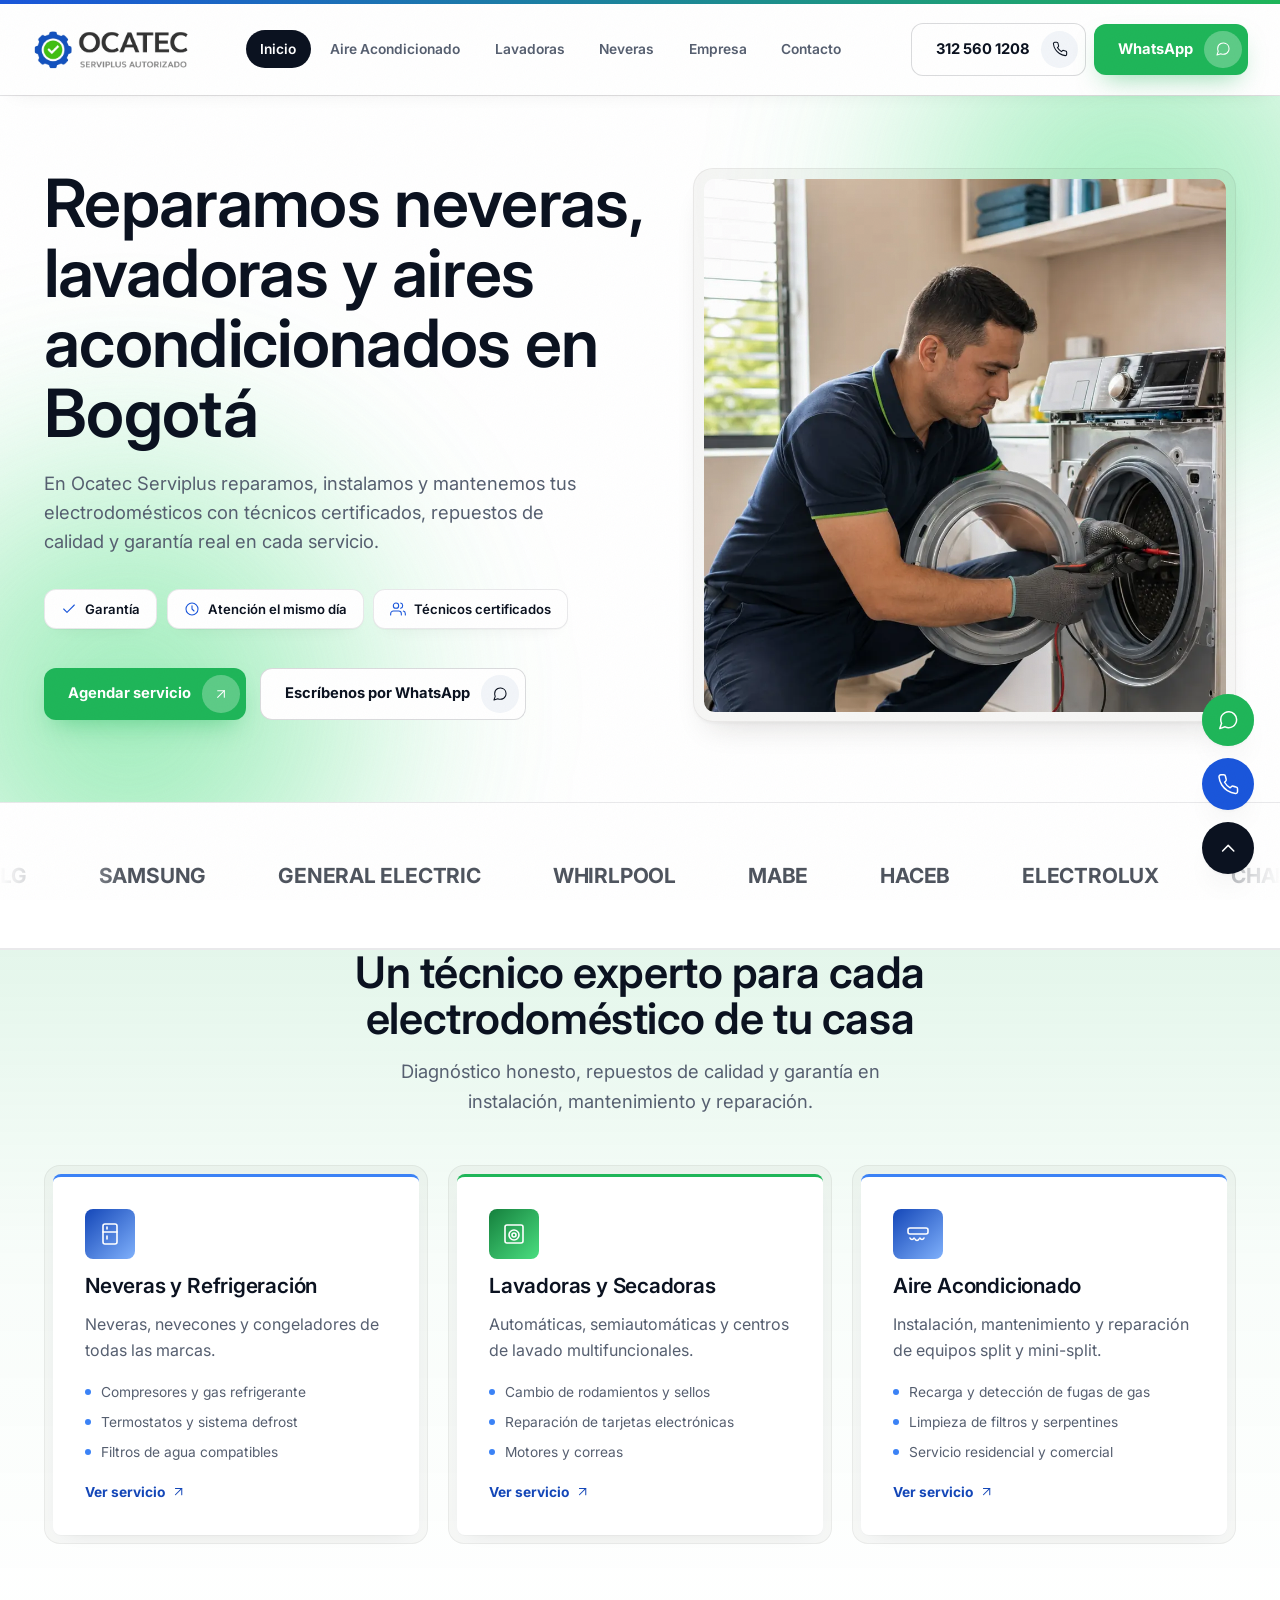
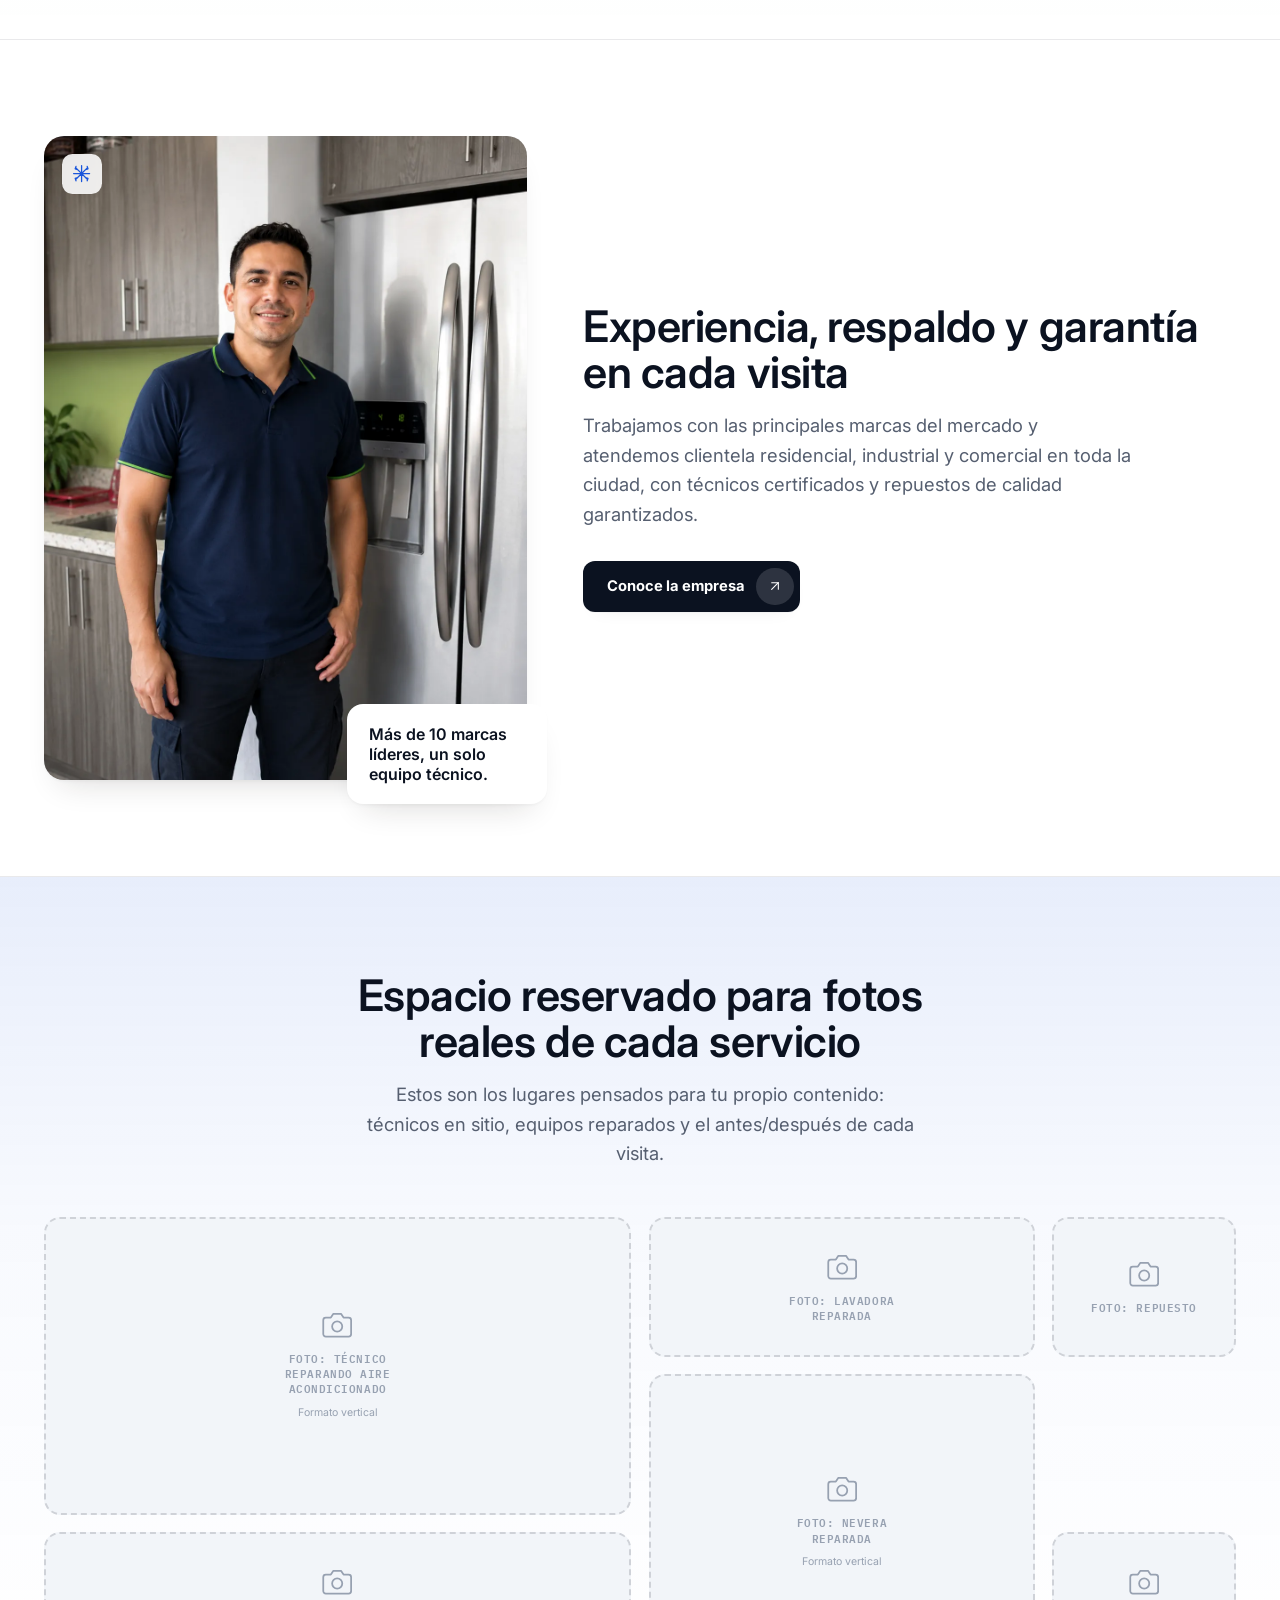
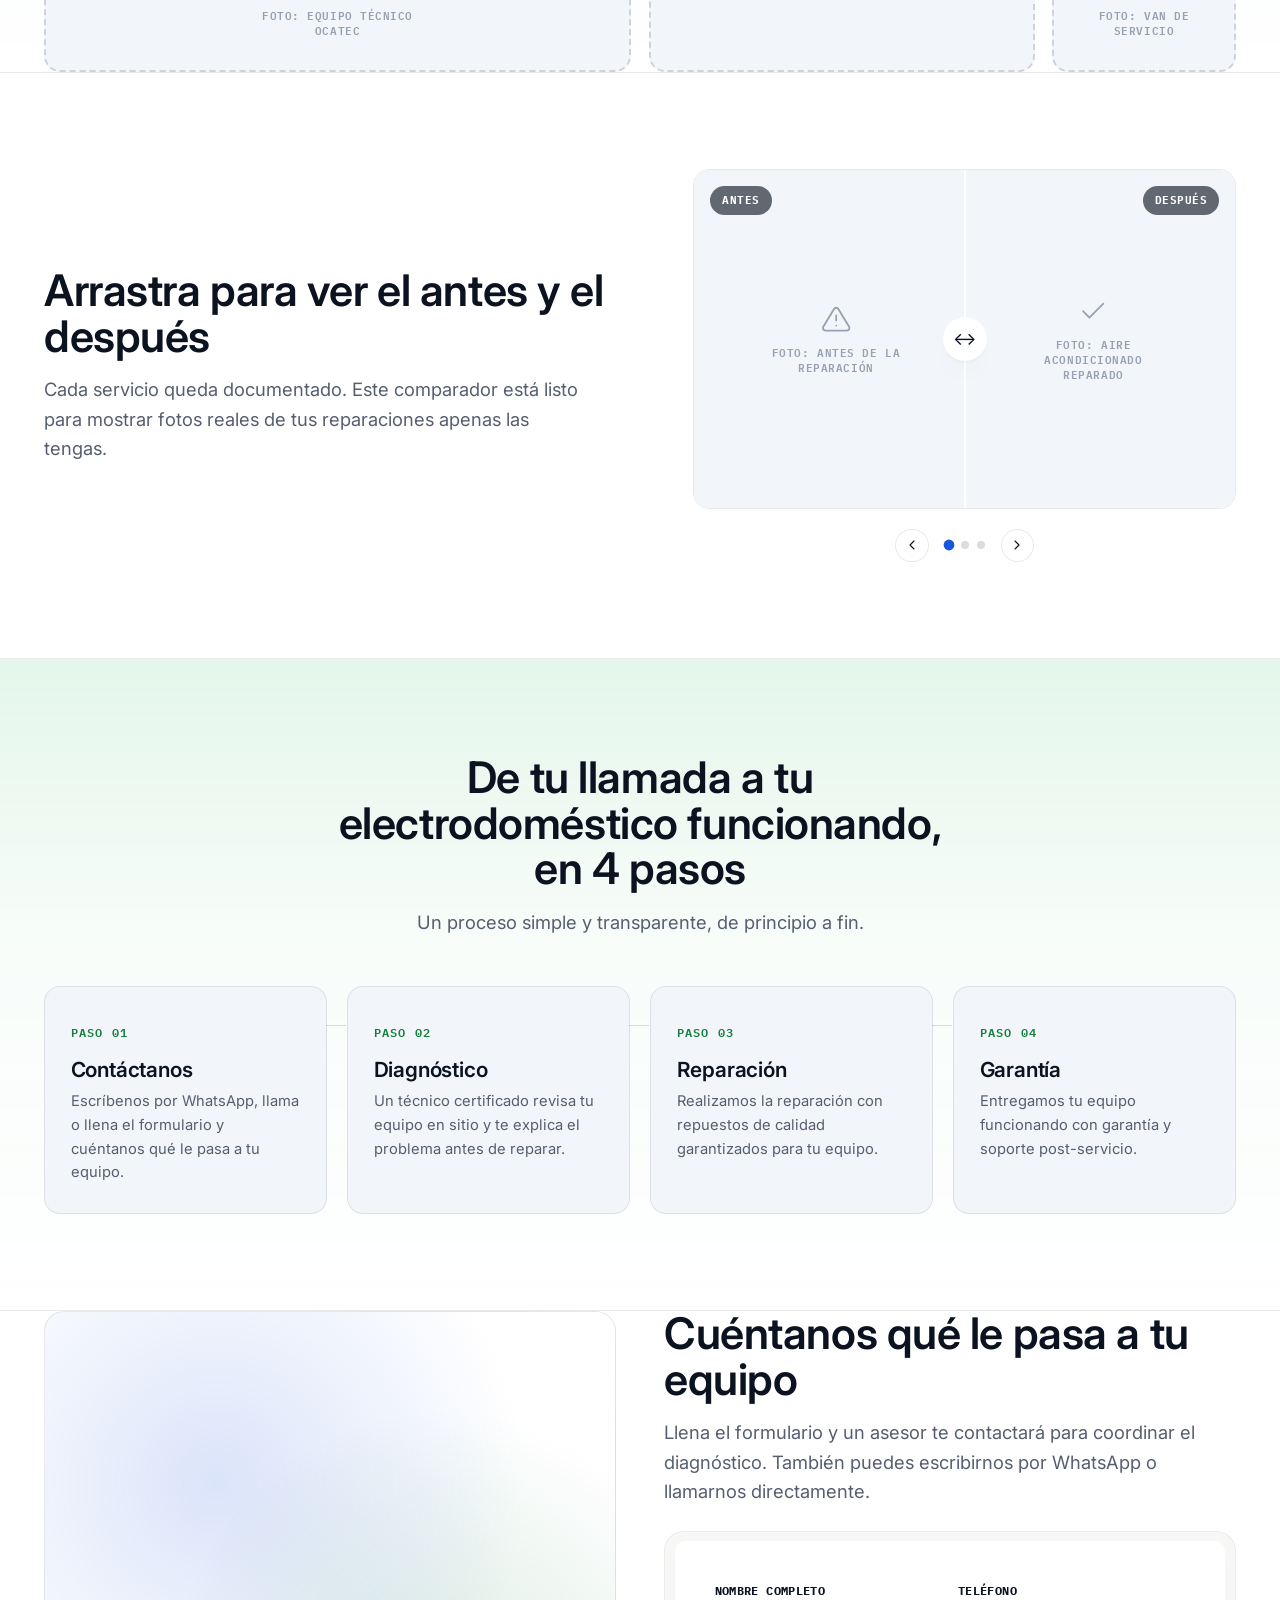
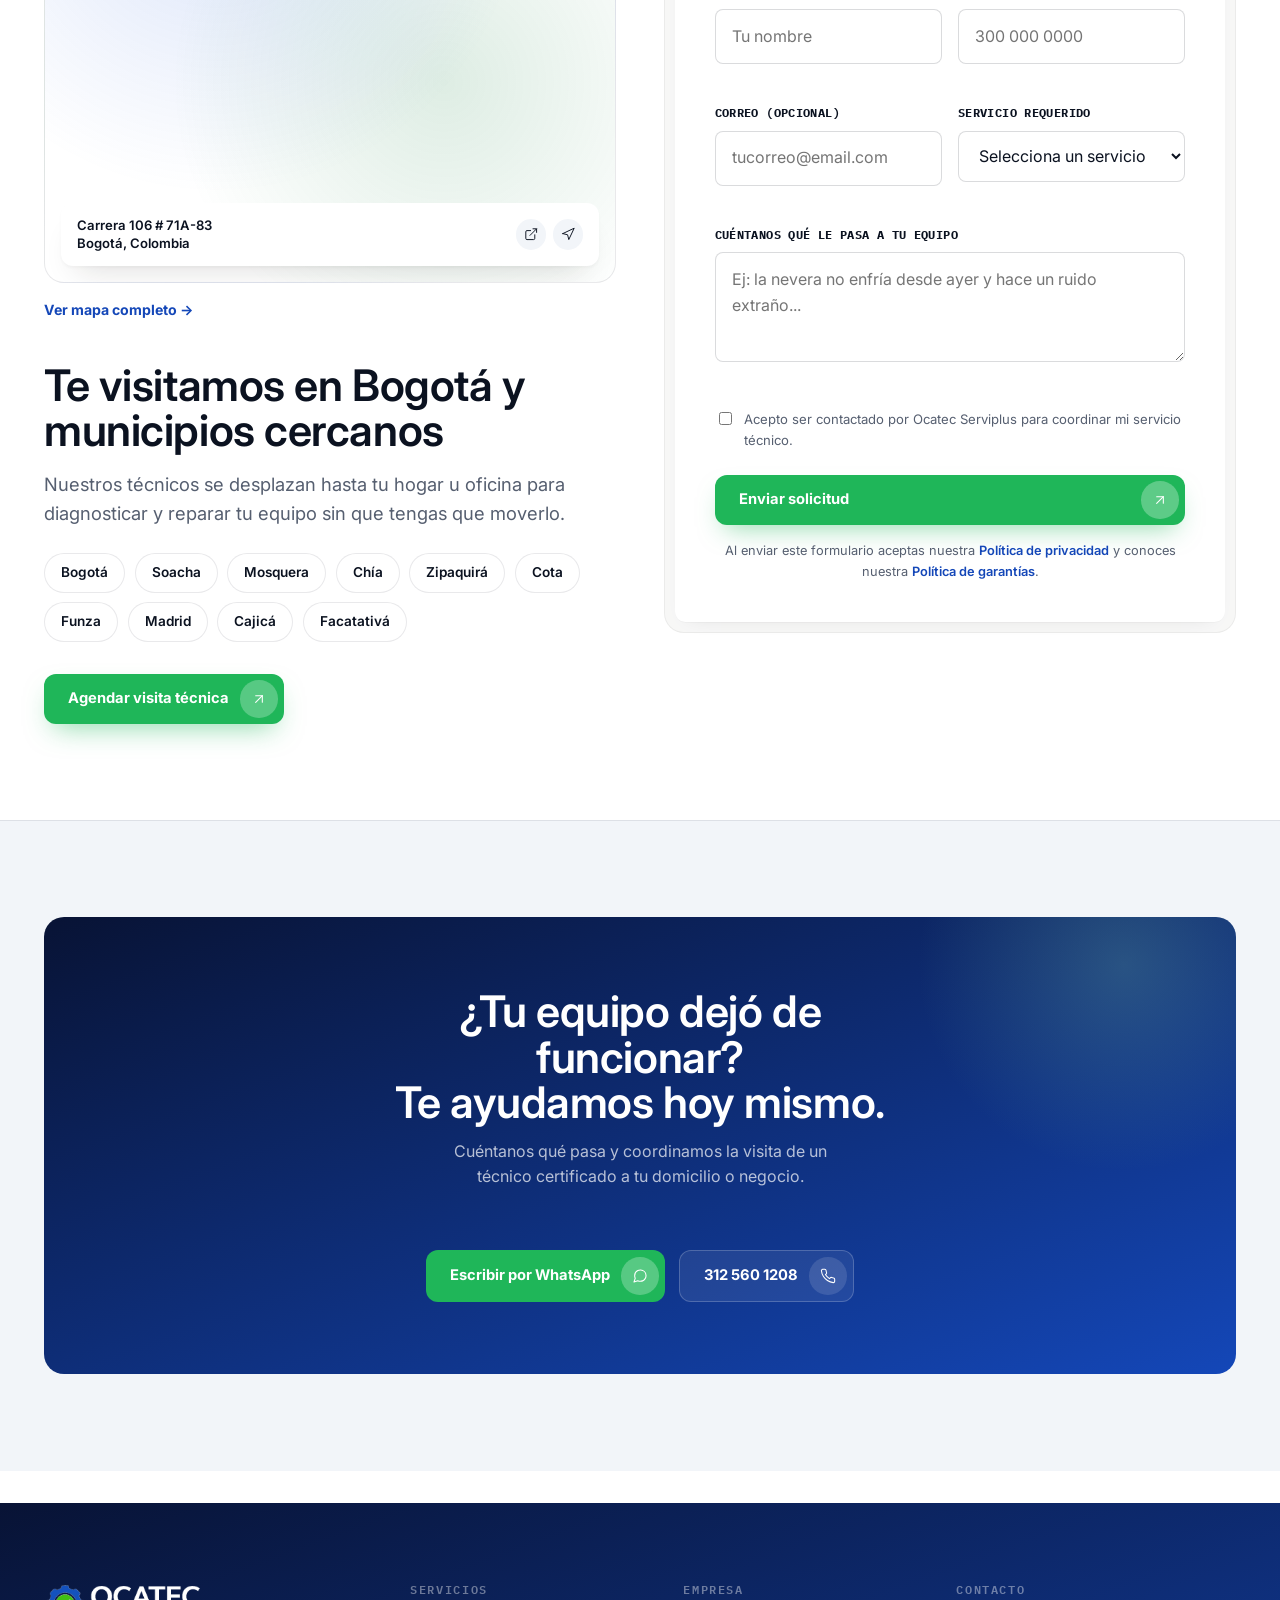
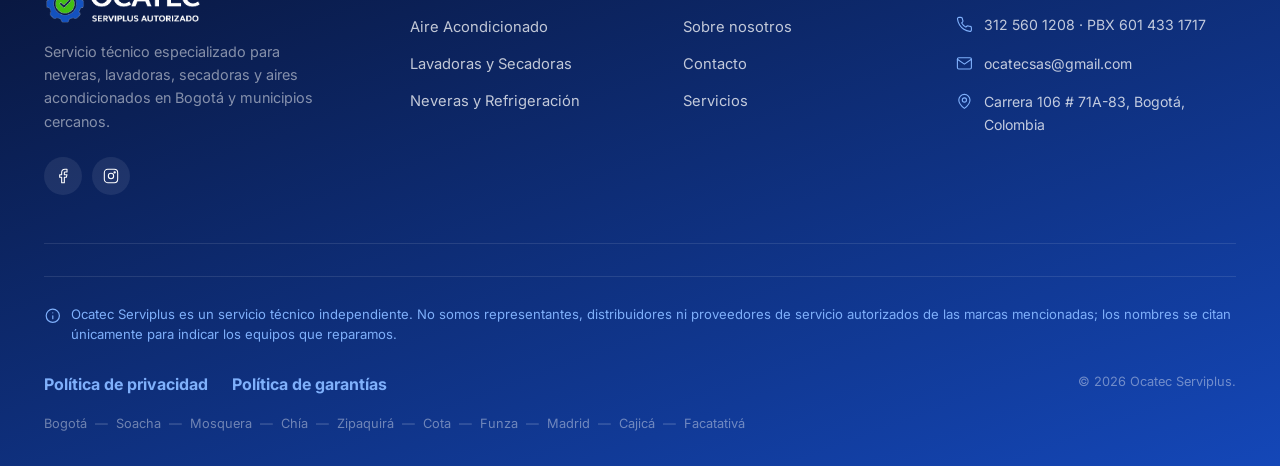
==== commit 7637c8d5: "Add the technician-on-site photo to the homepage about section Co-Authored-By: Claude Sonnet 5 <nore" ====
--- a/index.html
+++ b/index.html
@@ -225,10 +225,8 @@
     <div class="container">
       <div class="about-split">
         <div class="about-photo-wrap reveal">
-          <div class="about-photo photo-slot ar-3-4">
-            <svg class="icon" viewBox="0 0 24 24"><path d="M23 19a2 2 0 0 1-2 2H3a2 2 0 0 1-2-2V8a2 2 0 0 1 2-2h4l2-3h6l2 3h4a2 2 0 0 1 2 2Z"/><circle cx="12" cy="13" r="4"/></svg>
-            <span class="ps-label">Foto: técnico certificado en sitio</span>
-            <span class="ps-hint">900 × 1200</span>
+          <div class="about-photo ar-3-4">
+            <img src="img/about-technician.webp" alt="Técnico certificado de Ocatec Serviplus en sitio" loading="lazy">
           </div>
           <span class="about-watermark">
             <svg class="icon" viewBox="0 0 24 24" style="width:1.2rem;height:1.2rem;color:var(--petrol-600)"><path d="M12 2v20M4.9 4.9l14.2 14.2M19.1 4.9 4.9 19.1M2 12h20M7 7 4 6l1-3M17 7l3-1-1-3M7 17l-3 1 1 3M17 17l3 1-1 3"/></svg>
